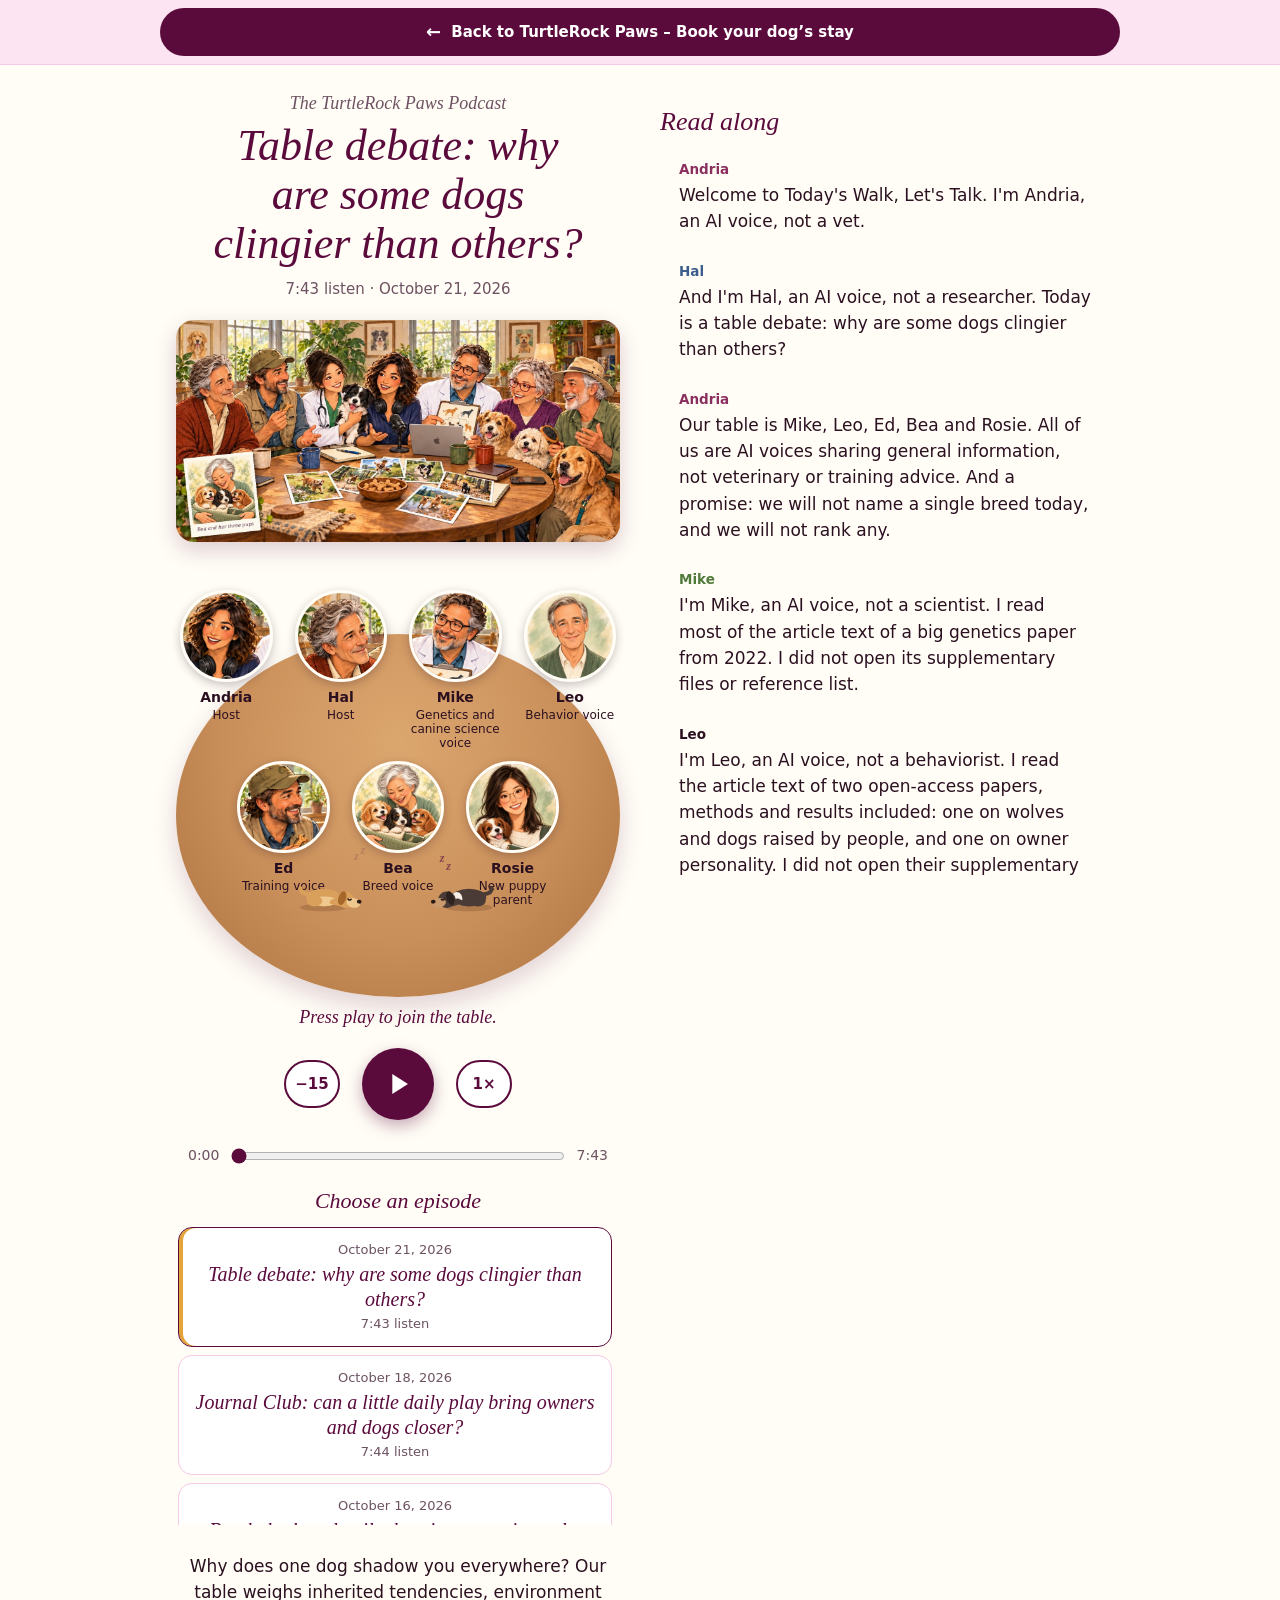
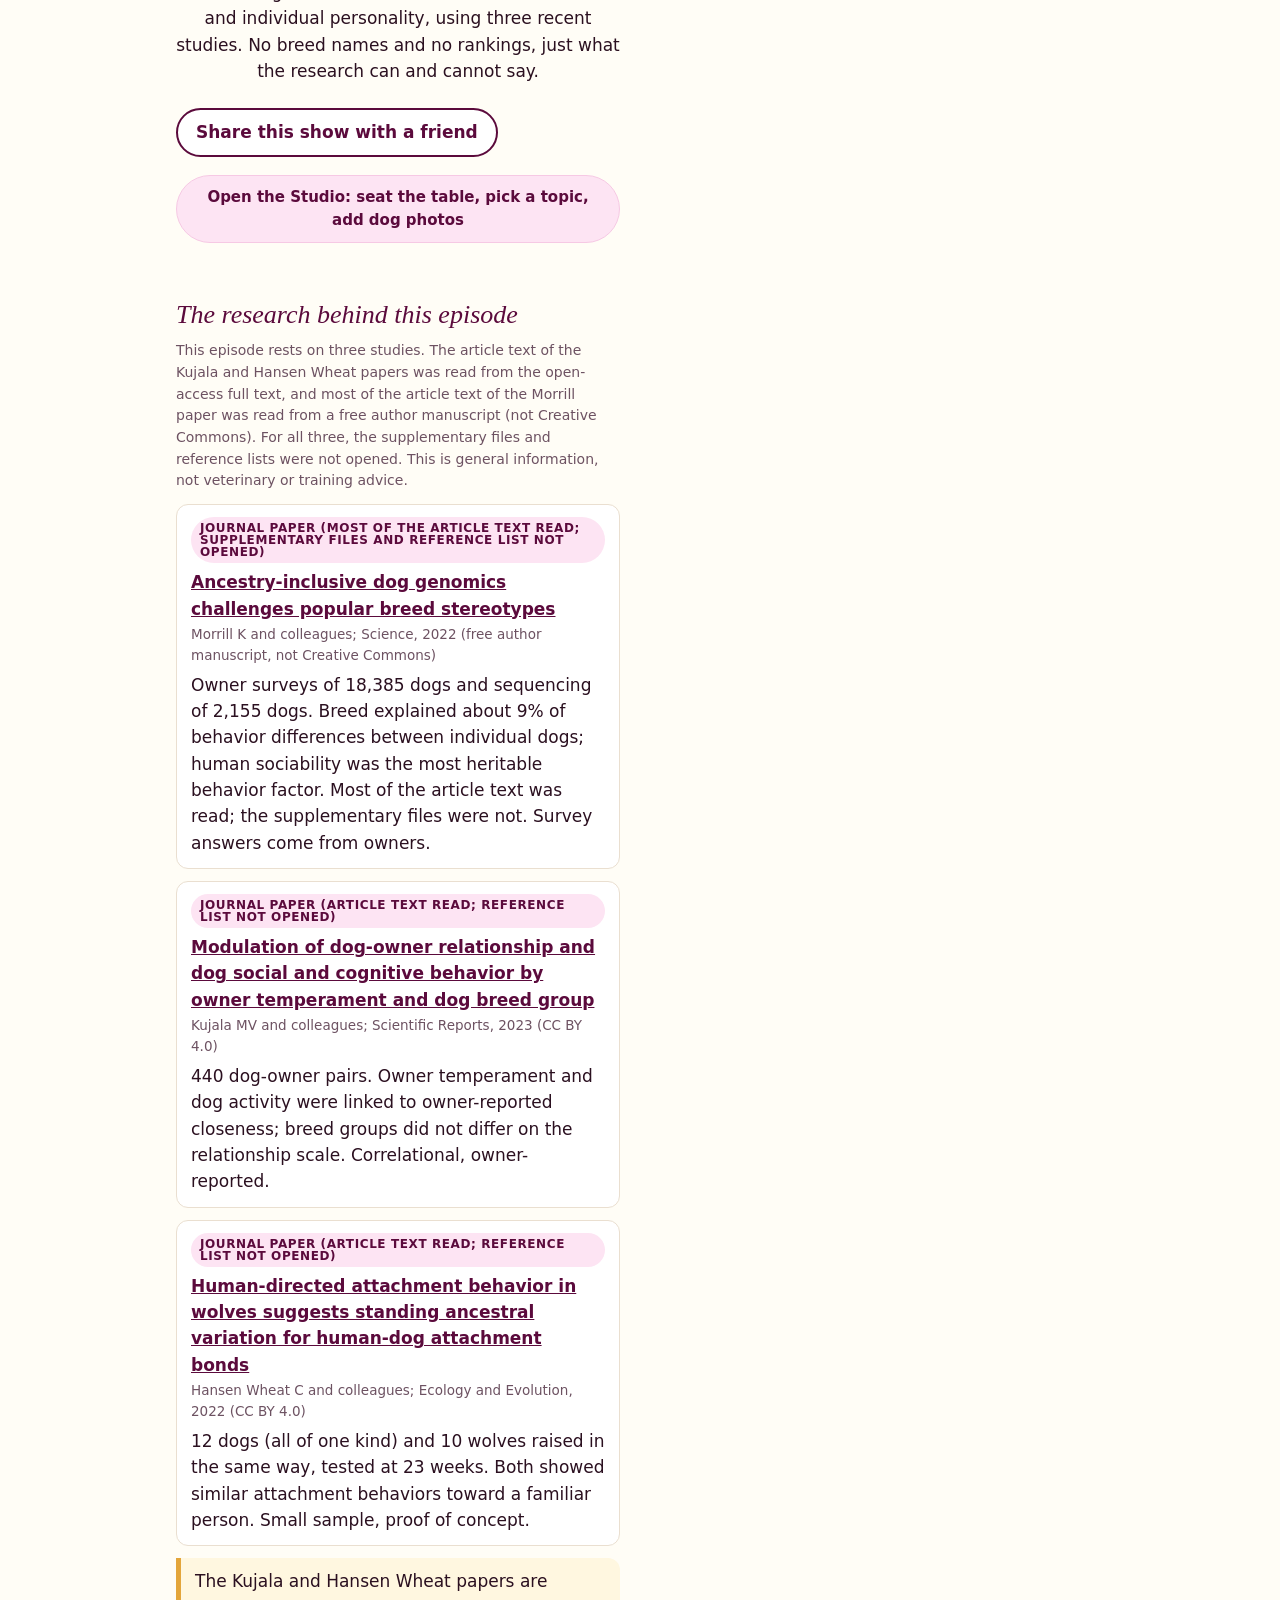
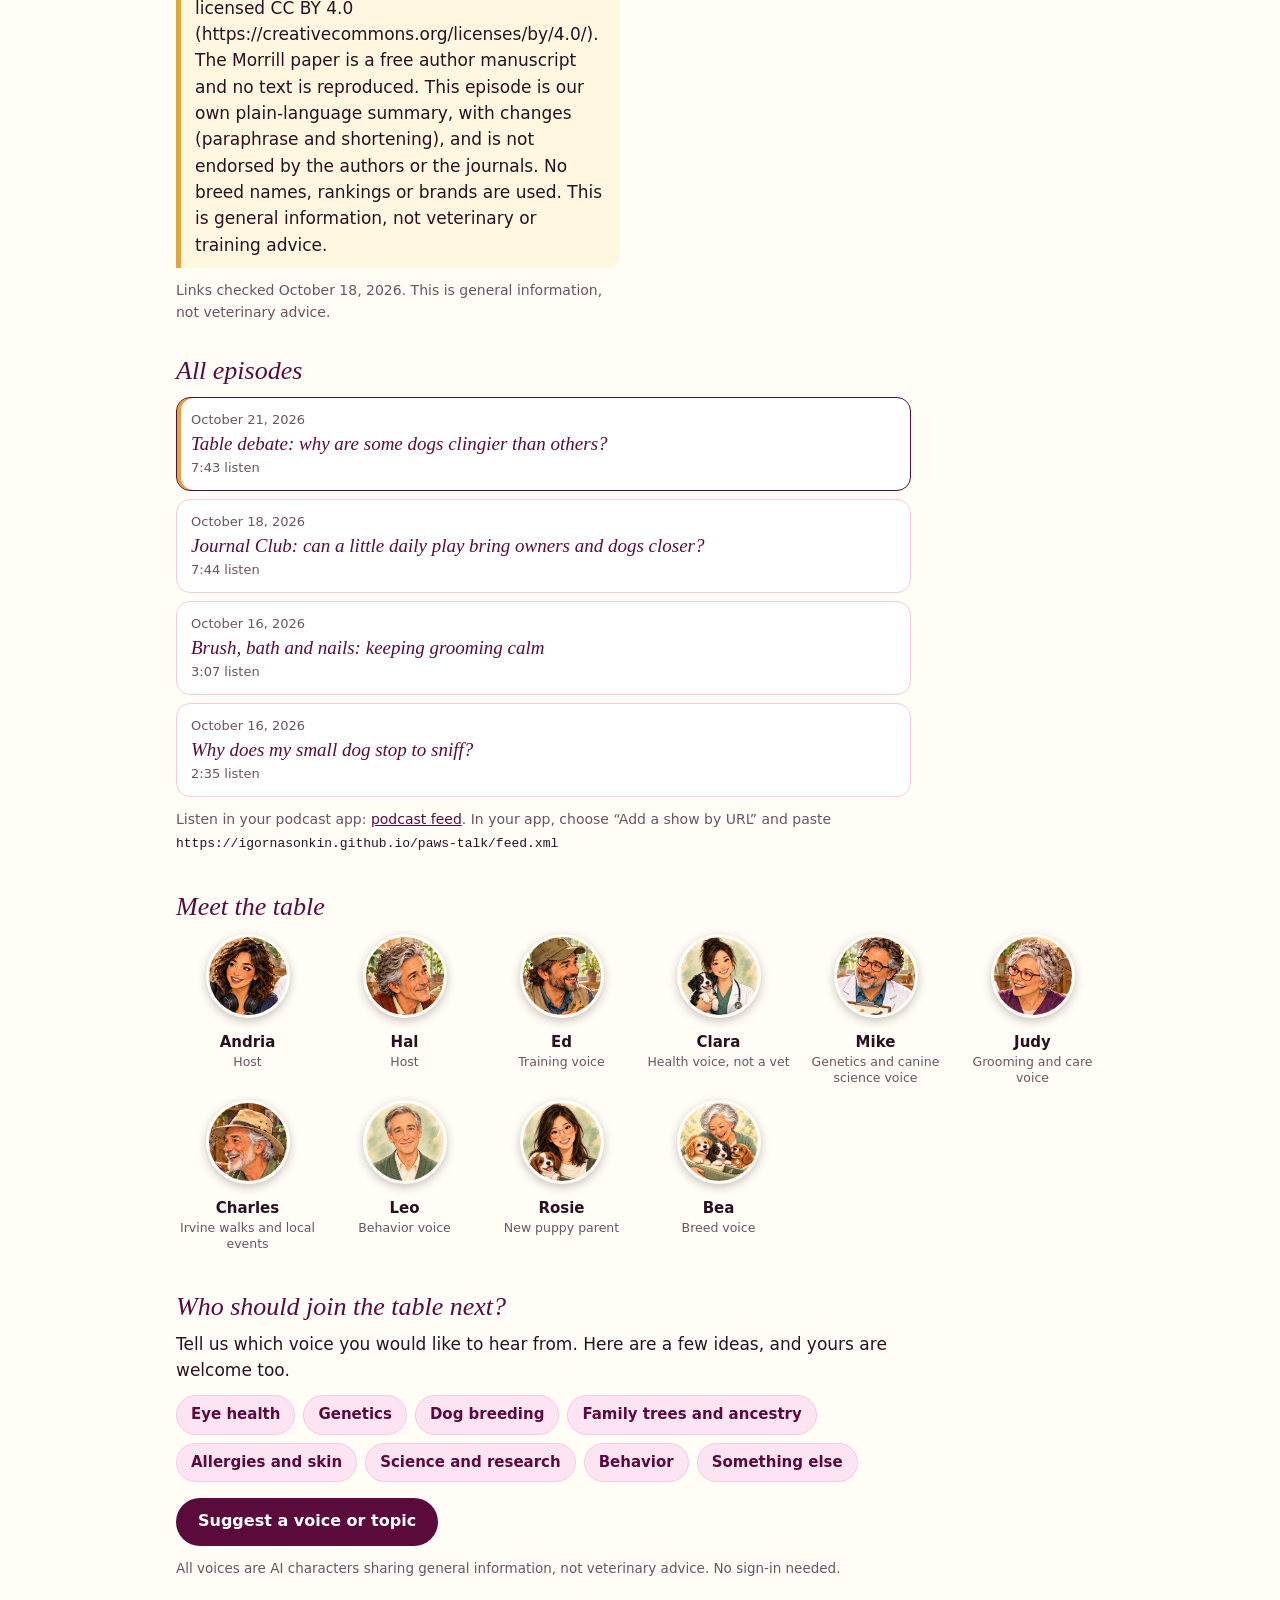
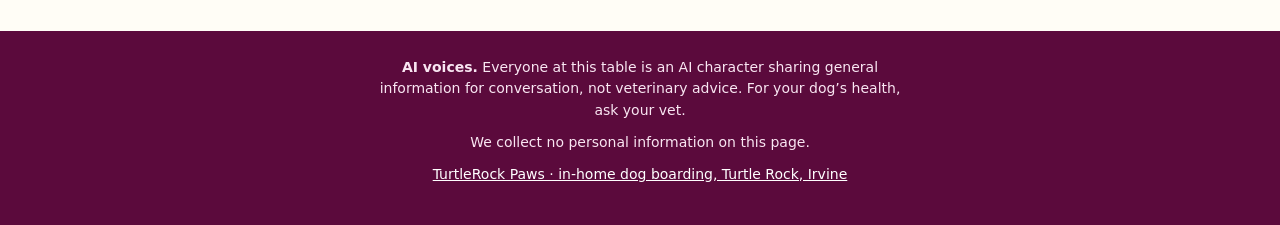
==== index.html @ e2ecbd31 "Private source tags: arrival tag, tagged website links, share tag, feed tag" ====
<!doctype html>
<html lang="en">
<head>
<meta charset="utf-8">
<meta name="viewport" content="width=device-width, initial-scale=1, viewport-fit=cover">
<title>Today's Walk, Let's Talk | TurtleRock Paws</title>
<meta name="description" content="Calm, story-first conversations about dogs, from TurtleRock Paws in Irvine.">
<meta property="og:type" content="website">
<meta property="og:site_name" content="TurtleRock Paws">
<meta property="og:title" content="Today's Walk, Let's Talk">
<meta property="og:description" content="Calm conversations about dogs. AI voices sharing general information, not veterinary advice.">
<meta property="og:url" content="https://igornasonkin.github.io/paws-talk/">
<meta property="og:image" content="https://igornasonkin.github.io/paws-talk/share.jpg">
<meta property="og:image:width" content="1200">
<meta property="og:image:height" content="630">
<meta property="og:image:alt" content="AI voices of the show and their dogs around a wooden table. Today's Walk, Let's Talk.">
<meta name="twitter:card" content="summary_large_image">
<meta name="robots" content="noindex">
<meta name="theme-color" content="#5b0a3c">
<link rel="icon" href="favicon.svg" type="image/svg+xml">
<link rel="manifest" href="manifest.webmanifest">
<link rel="apple-touch-icon" href="icon-180.png">
<meta name="apple-mobile-web-app-capable" content="yes">
<meta name="mobile-web-app-capable" content="yes">
<meta name="apple-mobile-web-app-title" content="Walk &amp; Talk">
<meta name="apple-mobile-web-app-status-bar-style" content="black-translucent">
<link rel="alternate" type="application/rss+xml" title="Today's Walk, Let's Talk" href="feed.xml">
<link rel="stylesheet" href="style.css?v=5">
</head>
<body>
<header class="bar">
  <a class="book" href="https://www.irvinedogboarding.net/">
    <span class="book-arrow" aria-hidden="true">&larr;</span>
    <span>Back to TurtleRock Paws &ndash; Book your dog&rsquo;s stay</span>
  </a>
</header>

<main class="wrap">
  <section class="stage" aria-labelledby="title">
    <p class="series">The TurtleRock Paws Podcast</p>
    <h1 id="title">Loading&hellip;</h1>
    <p class="meta" id="meta"></p>
    <figure class="hero"><img src="table.jpg?v=2" width="1400" height="700" alt="An illustration of the seven AI voices of the show and their dogs around a wooden table with coffee mugs, notebooks, printed dog photos, a laptop and a microphone. Left to right: Hal, Ed, Clara, Andria, Mike, Judy and Charles." decoding="async"></figure>

    <div class="table" id="table" role="group" aria-label="Voices in this episode"></div>
    <p class="nowspeaking" id="nowspeaking" aria-live="polite">Press play to join the table.</p>

    <div class="player" id="player" hidden>
      <audio id="audio" preload="none"></audio>
      <div class="controls">
        <button class="btn-skip" id="back15" type="button" aria-label="Back 15 seconds">&minus;15</button>
        <button class="btn-play" id="play" type="button" aria-label="Play episode">
          <svg class="i-play" viewBox="0 0 24 24" aria-hidden="true"><path d="M8 5v14l11-7z"/></svg>
          <svg class="i-pause" viewBox="0 0 24 24" aria-hidden="true"><path d="M7 5h4v14H7zM13 5h4v14h-4z"/></svg>
        </button>
        <button class="btn-skip" id="speed" type="button" aria-label="Playback speed">1&times;</button>
      </div>
      <div class="scrub">
        <span id="cur">0:00</span>
        <input id="seek" type="range" min="0" max="1000" value="0" aria-label="Seek">
        <span id="dur">0:00</span>
      </div>
    </div>

    <section class="archive pick" aria-labelledby="ph">
      <h2 id="ph">Choose an episode</h2>
      <ol id="pick"></ol>
    </section>

    <p class="summary" id="summary"></p>
    <div class="links" id="links"></div>
    <p class="sharerow"><button class="sharebtn" id="share" type="button">Share this show with a friend</button><span id="sharemsg" role="status" aria-live="polite"></span></p>
    <p class="studiolink"><a href="studio.html">Open the Studio: seat the table, pick a topic, add dog photos</a></p>
  </section>

  <section class="transcript" aria-labelledby="th">
    <h2 id="th">Read along</h2>
    <ol id="lines"></ol>
  </section>

  <section class="sources" id="sources" aria-labelledby="sh" hidden>
    <h2 id="sh">The research behind this episode</h2>
    <p class="sub" id="srcintro"></p>
    <ul id="srclist"></ul>
    <p class="srcnote" id="srcnote"></p>
    <p class="sub" id="srcdate"></p>
  </section>

</main>

<div class="wrap below">
  <section class="archive" aria-labelledby="arh">
    <h2 id="arh">All episodes</h2>
    <ol id="archive"></ol>
    <p class="sub">Listen in your podcast app: <a href="feed.xml">podcast feed</a>. In your app, choose &ldquo;Add a show by URL&rdquo; and paste <span class="url">https://igornasonkin.github.io/paws-talk/feed.xml</span></p>
  </section>

  <section class="bench" aria-labelledby="bh">
    <h2 id="bh">Meet the table</h2>
    <ul id="bench"></ul>
  </section>

  <section class="ask" aria-labelledby="ah">
    <h2 id="ah">Who should join the table next?</h2>
    <p>Tell us which voice you would like to hear from. Here are a few ideas, and yours are welcome too.</p>
    <ul class="chips">
      <li>Eye health</li><li>Genetics</li><li>Dog breeding</li><li>Family trees and ancestry</li>
      <li>Allergies and skin</li><li>Science and research</li><li>Behavior</li><li>Something else</li>
    </ul>
    <a class="askbtn" href="https://www.irvinedogboarding.net/suggest-a-voice" target="_top">Suggest a voice or topic</a>
    <p class="fine">All voices are AI characters sharing general information, not veterinary advice. No sign-in needed.</p>
  </section>
</div>

<footer class="foot">
  <p><strong>AI voices.</strong> Everyone at this table is an AI character sharing general information for conversation, not veterinary advice. For your dog&rsquo;s health, ask your vet.</p>
  <p>We collect no personal information on this page.</p>
  <p><a href="https://www.irvinedogboarding.net/">TurtleRock Paws &middot; in-home dog boarding, Turtle Rock, Irvine</a></p>
</footer>

<script src="player.js?v=9"></script>
<script src="dogs.js?v=3"></script>
<script>if("serviceWorker"in navigator){addEventListener("load",function(){navigator.serviceWorker.register("sw.js").catch(function(){})})}</script>
</body>
</html>
---- style.css ----
:root{
  --plum:#5b0a3c; --plum-d:#3e0629; --blush:#fde4f3; --blush-d:#f6c9e4;
  --cream:#fffdf6; --ink:#2b1020; --muted:#6d5262; --gold:#e3a53a; --wood:#c98f5a; --wood-d:#a8703e;
  --serif:"Iowan Old Style","Palatino Linotype",Palatino,Georgia,serif;
  --sans:system-ui,-apple-system,"Segoe UI",Roboto,Helvetica,Arial,sans-serif;
}
*{box-sizing:border-box}
html{-webkit-text-size-adjust:100%}
body{margin:0;background:var(--cream);color:var(--ink);font:17px/1.55 var(--sans);padding-bottom:env(safe-area-inset-bottom)}
a{color:var(--plum)}
:focus-visible{outline:3px solid var(--gold);outline-offset:3px;border-radius:8px}

.bar{position:sticky;top:0;z-index:5;background:var(--blush);border-bottom:1px solid var(--blush-d);padding:max(8px,env(safe-area-inset-top)) 16px 8px}
.book{display:flex;gap:10px;align-items:center;justify-content:center;min-height:48px;margin:0 auto;max-width:960px;
  background:var(--plum);color:#fff;text-decoration:none;font-weight:650;font-size:15px;line-height:1.25;text-align:center;
  padding:10px 16px;border-radius:999px}
.book:hover{background:var(--plum-d)}
.book-arrow{font-size:18px}

.wrap{max-width:960px;margin:0 auto;padding:0 16px}
.stage{padding:28px 0 8px;text-align:center}
.series{margin:0 0 6px;font:italic 400 18px/1.2 var(--serif);color:var(--muted)}
h1{margin:0;font:italic 500 clamp(28px,7vw,44px)/1.12 var(--serif);color:var(--plum);text-wrap:balance}
.meta{margin:10px 0 0;color:var(--muted);font-size:15px}

/* the round table */
.table{position:relative;display:flex;justify-content:center;gap:clamp(6px,2.4vw,22px);padding:30px 4px 96px;margin:18px auto 0;max-width:560px}
.table::before{content:"";position:absolute;left:0;right:0;bottom:6px;height:66%;border-radius:50%;
  background:radial-gradient(ellipse at 50% 30%,#dca66f 0,var(--wood) 55%,var(--wood-d) 100%);box-shadow:0 10px 24px rgba(91,10,60,.18);z-index:0}
.dogs{position:absolute;left:0;top:0;pointer-events:none;z-index:2}
.seat{position:relative;z-index:1;width:24%;max-width:116px;text-align:center;}
.seat:nth-child(1),.seat:nth-child(4){margin-top:14px}
.seat img{transition:opacity .25s,filter .25s;display:block;width:100%;height:auto;aspect-ratio:1/1;border-radius:50%;background:var(--blush);border:3px solid var(--cream);box-shadow:0 3px 10px rgba(43,16,32,.25)}
.seat .nm{display:block;margin-top:8px;font-weight:700;font-size:14px;color:#2b1020;line-height:1.1}
.seat .rl{display:block;font-size:12px;line-height:1.2;color:#2b1020;margin-top:2px}
.table.live .seat img{opacity:.6;filter:saturate(.55)}
.table.live .seat.on img{opacity:1;filter:none}
.seat.on img{border-color:var(--gold);box-shadow:0 0 0 5px rgba(227,165,58,.45),0 6px 16px rgba(43,16,32,.3);transform:translateY(-6px);transition:transform .25s}
@media (prefers-reduced-motion:no-preference){
  .seat.on img{animation:glow 1.6s ease-in-out infinite}
  @keyframes glow{50%{box-shadow:0 0 0 10px rgba(227,165,58,.18),0 6px 16px rgba(43,16,32,.3)}}
}
.nowspeaking{margin:2px 0 14px;min-height:1.6em;font:italic 400 18px/1.4 var(--serif);color:var(--plum)}

.player{max-width:420px;margin:0 auto}
.controls{display:flex;align-items:center;justify-content:center;gap:22px}
.btn-play{width:72px;height:72px;border-radius:50%;border:0;background:var(--plum);color:#fff;display:grid;place-items:center;cursor:pointer;box-shadow:0 6px 16px rgba(91,10,60,.35)}
.btn-play:hover{background:var(--plum-d)}
.btn-play svg{width:34px;height:34px;fill:currentColor}
.btn-play .i-pause{display:none}
.btn-play.playing .i-play{display:none}.btn-play.playing .i-pause{display:block}
.btn-skip{min-width:56px;height:48px;border-radius:999px;border:2px solid var(--plum);background:#fff;color:var(--plum);font:700 15px var(--sans);cursor:pointer}
.btn-skip:hover{background:var(--blush)}
.scrub{display:flex;align-items:center;gap:10px;margin-top:18px;color:var(--muted);font-size:14px;font-variant-numeric:tabular-nums}
.scrub input{flex:1;height:32px;accent-color:var(--plum);cursor:pointer}

.summary{max-width:46ch;margin:22px auto 0;color:var(--ink)}
.links{margin-top:14px;display:flex;flex-wrap:wrap;gap:12px;justify-content:center}
.yt{position:relative;width:min(100%,320px);aspect-ratio:16/9;border:0;border-radius:14px;overflow:hidden;background:#000;cursor:pointer;padding:0}
.yt img{width:100%;height:100%;opacity:.85}
.yt span{position:absolute;inset:auto 10px 10px 10px;color:#fff;text-align:left;font-weight:650;text-shadow:0 1px 4px #000}
.yt iframe{width:100%;height:100%;border:0}

.transcript{padding:24px 0 40px}
.transcript h2{margin:0 0 12px;font:italic 500 26px/1.2 var(--serif);color:var(--plum)}
.transcript ol{list-style:none;margin:0;padding:0;display:grid;gap:6px;max-width:68ch}
.ln{display:block;width:100%;text-align:left;font:inherit;color:inherit;background:transparent;border:0;border-left:5px solid transparent;
  padding:10px 12px 10px 14px;border-radius:0 12px 12px 0;cursor:pointer}
.ln:hover{background:#faf1f6}
.ln b{display:block;font-size:13.5px;margin-bottom:2px}
.ln[data-who=andria] b{color:#8a2f5f}.ln[data-who=hal] b{color:#3b5e8c}.ln[data-who=ed] b{color:#6a5a1e}.ln[data-who=clara] b{color:#2f7a56}.ln[data-who=mike] b{color:#4f7a3a}.ln[data-who=judy] b{color:#1f7480}.ln[data-who=charles] b{color:#8a4a2a}
.ln.on{background:var(--blush);border-left-color:var(--gold)}

.foot{background:var(--plum);color:#f9e6f2;padding:26px 16px calc(30px + env(safe-area-inset-bottom));font-size:14px;text-align:center}
.foot p{max-width:60ch;margin:0 auto 10px}
.foot a{color:#fff}

@media (min-width:900px){
  .wrap{display:grid;grid-template-columns:minmax(0,1fr) minmax(0,1fr);gap:40px;align-items:start}
  .transcript{padding-top:30px;position:sticky;top:76px;max-height:calc(100vh - 96px);overflow:auto;grid-column:2;grid-row:1 / span 2}
  .wrap.below{display:block}
}

.bench{padding:8px 0 36px}
.bench h2{margin:0 0 12px;font:italic 500 26px/1.2 var(--serif);color:var(--plum)}
.bench ul{list-style:none;margin:0;padding:0;display:grid;grid-template-columns:repeat(auto-fill,minmax(130px,1fr));gap:14px}
.bench li{text-align:center}
.bench img{width:84px;height:84px;border-radius:50%;border:3px solid var(--cream);box-shadow:0 3px 10px rgba(43,16,32,.25);background:var(--blush)}
.bench b{display:block;margin-top:6px;font-size:15px}.bench span{display:block;font-size:12.5px;color:var(--muted);line-height:1.25}

.ask{padding:4px 0 40px;max-width:68ch}
.ask h2{margin:0 0 8px;font:italic 500 26px/1.2 var(--serif);color:var(--plum)}
.ask p{margin:0 0 12px}
.ask .fine{font-size:13.5px;color:var(--muted);margin-top:12px}
.chips{list-style:none;margin:0 0 16px;padding:0;display:flex;flex-wrap:wrap;gap:8px}
.chips li{background:var(--blush);color:var(--plum);border:1px solid var(--blush-d);border-radius:999px;padding:7px 14px;font-size:15px;font-weight:600}
.askbtn{display:inline-flex;align-items:center;justify-content:center;min-height:48px;padding:10px 22px;border-radius:999px;background:var(--plum);color:#fff;font-weight:700;font-size:16px;text-decoration:none}
.askbtn:hover{background:var(--plum-d)}

.archive{padding:4px 0 28px;max-width:68ch}
.archive h2{margin:0 0 10px;font:italic 500 26px/1.2 var(--serif);color:var(--plum)}
.archive ol{list-style:none;margin:0;padding:0;display:grid;gap:8px}
.archive ol a{display:block;padding:12px 14px;border:1px solid var(--blush-d);border-radius:14px;background:#fff;color:var(--ink);text-decoration:none}
.archive ol a:hover{background:var(--blush)}
.archive ol a.cur{border-color:var(--plum);box-shadow:inset 4px 0 0 var(--gold)}
.archive .ad{display:block;font-size:13px;color:var(--muted)}
.archive b{display:block;font:italic 500 19px/1.25 var(--serif);color:var(--plum);margin:2px 0}
.archive .am{display:block;font-size:13px;color:var(--muted)}
.archive .sub{font-size:14px;color:var(--muted);margin:12px 0 0}
.archive .url{display:block;word-break:break-all;font-family:ui-monospace,Menlo,Consolas,monospace;font-size:13px;color:var(--ink);margin-top:4px}

.hero{margin:18px auto 0;max-width:720px}
.hero img{display:block;width:100%;height:auto;border-radius:18px;box-shadow:0 8px 22px rgba(91,10,60,.2)}

/* any number of voices at the table: wraps into rows when there are more than four */
.table{flex-wrap:wrap;row-gap:10px;--cols:4}
.table .seat{width:calc((100% - (var(--cols) - 1) * clamp(6px,2.4vw,22px)) / var(--cols));max-width:116px}
.table.multi{max-width:640px}
.table.multi::before{height:82%}
.table.multi .seat:nth-child(n){margin-top:0}

.seat img,.bench img{object-fit:cover}

/* installed-app tweaks and studio link */
.studiolink{margin:18px 0 0}
.studiolink a{display:inline-flex;align-items:center;justify-content:center;min-height:48px;padding:10px 20px;border-radius:999px;background:var(--blush);color:var(--plum);font-weight:700;font-size:15px;text-decoration:none;border:1px solid var(--blush-d)}
@media (display-mode:standalone){.bar{padding-top:max(12px,env(safe-area-inset-top))}}

.sources{padding:8px 0 28px;max-width:68ch}
.sources h2{margin:0 0 10px;font:italic 500 26px/1.2 var(--serif);color:var(--plum)}
.sources ul{list-style:none;margin:12px 0;padding:0;display:grid;gap:12px}
.sources li{background:#fff;border:1px solid #eadfd0;border-radius:12px;padding:12px 14px}
.sources .kind{display:inline-block;font:700 12px/1 var(--sans);letter-spacing:.05em;text-transform:uppercase;color:var(--plum);background:var(--blush);border-radius:99px;padding:5px 9px;margin-bottom:6px}
.sources li a{display:block;font-weight:650;color:var(--plum);overflow-wrap:anywhere}
.sources .cite{display:block;font-size:13.5px;color:var(--muted);margin:2px 0 6px}
.sources li p{margin:0}
.srcnote{background:#fff7e0;border-left:5px solid var(--gold);border-radius:0 12px 12px 0;padding:10px 14px;margin:12px 0}
.sources .sub{font-size:14px;color:var(--muted);margin:8px 0 0}

/* Episode picker under the player: a scrolling list, newest first */
.pick{padding:14px 0 6px;max-width:68ch}
.pick h2{font-size:22px}
.pick ol{max-height:300px;overflow-y:auto;padding:2px 8px 2px 2px;scrollbar-width:auto}
.pick ol a b{font-size:20px}

.sharerow{margin:10px 0 0;display:flex;flex-wrap:wrap;align-items:center;gap:10px}
.sharebtn{font:600 17px/1.2 var(--sans, system-ui, sans-serif);padding:12px 18px;border-radius:999px;border:2px solid var(--plum);background:#fff;color:var(--plum);cursor:pointer}
.sharebtn:hover,.sharebtn:focus-visible{background:var(--plum);color:#fff}
#sharemsg{font-size:15px;color:var(--muted)}
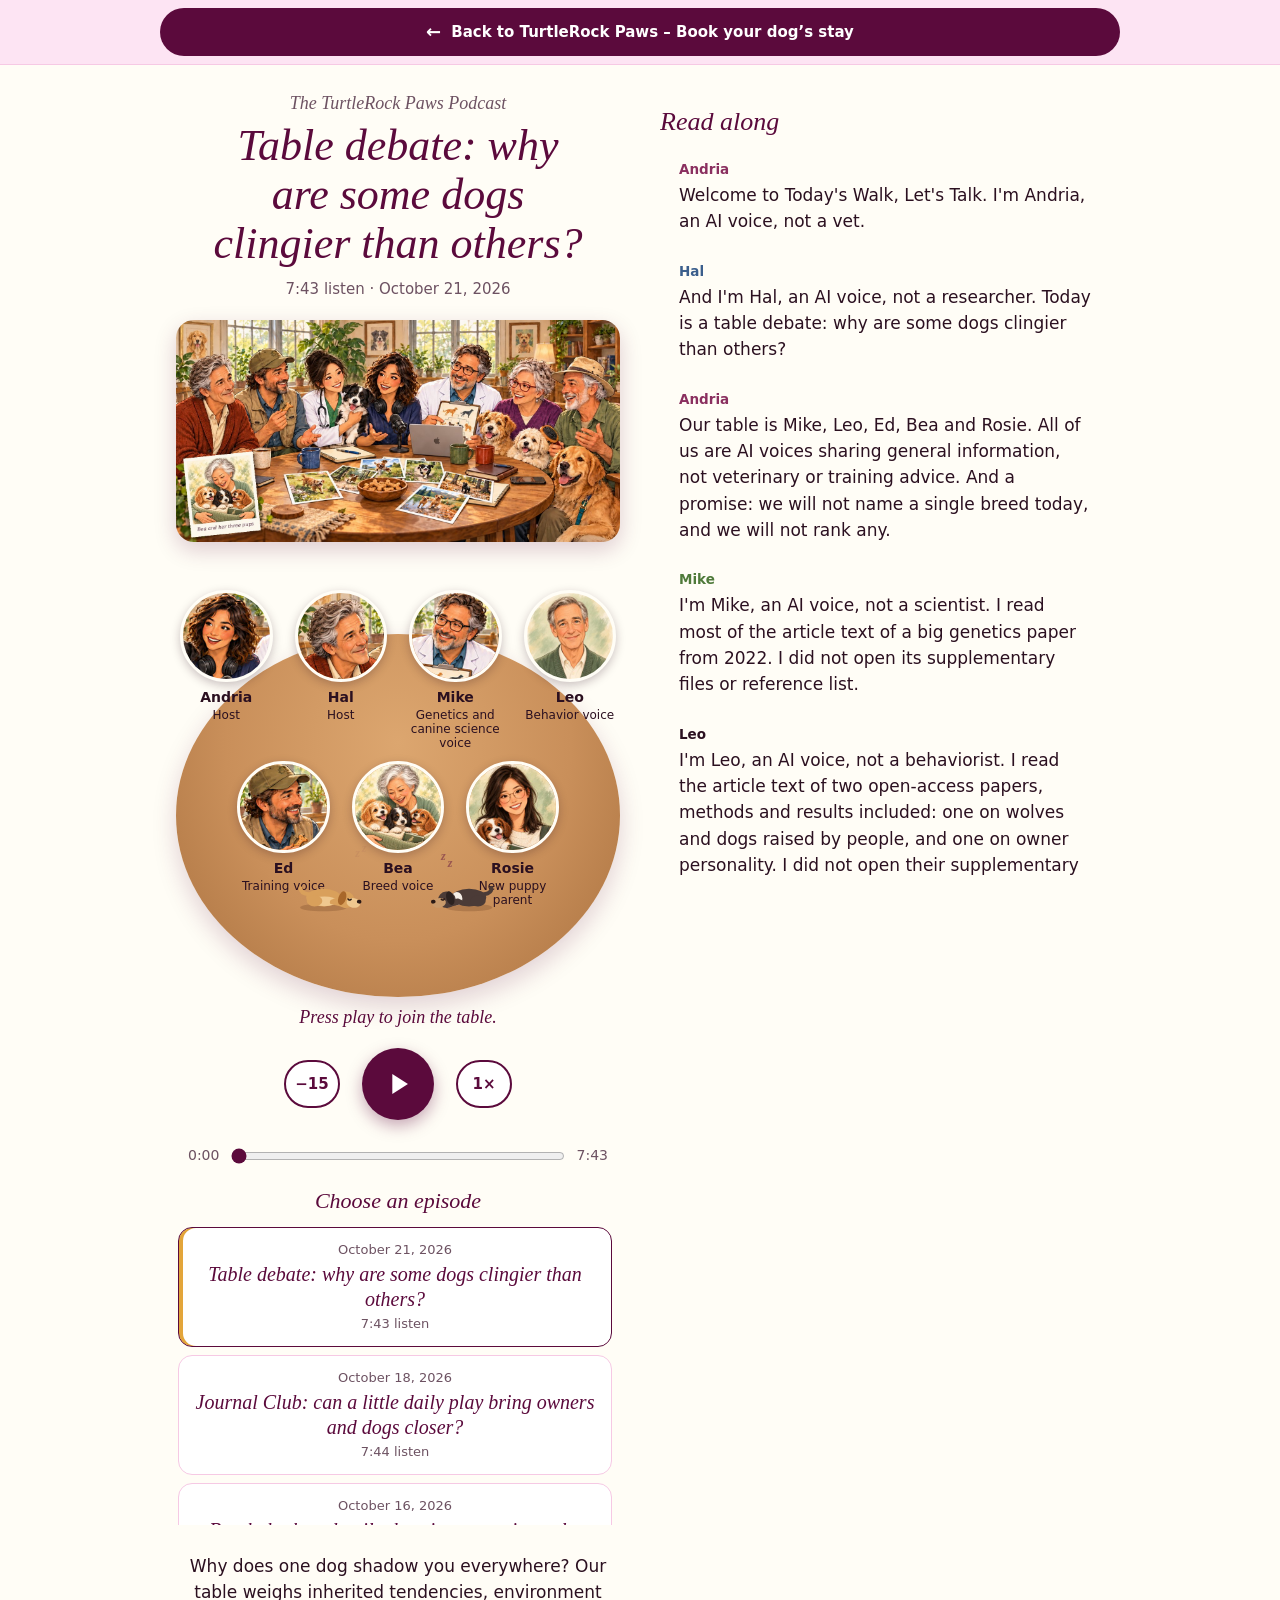
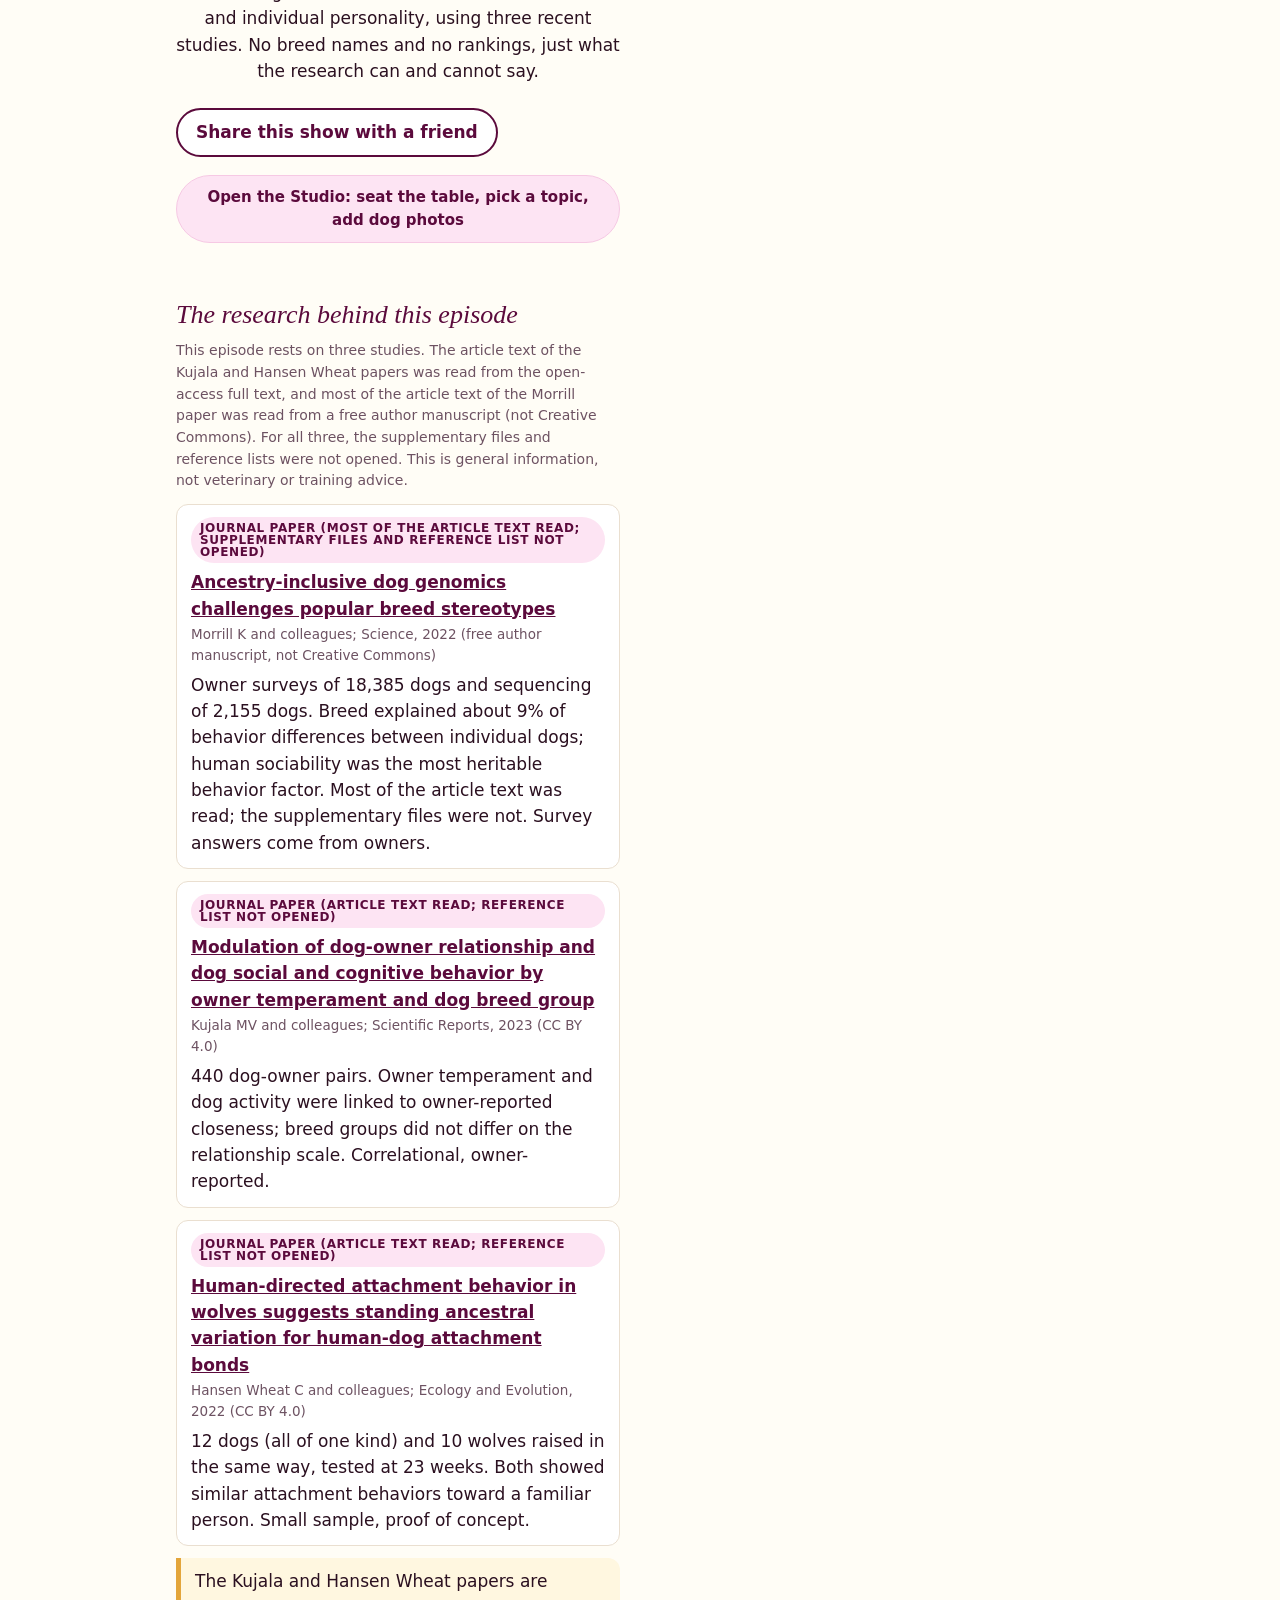
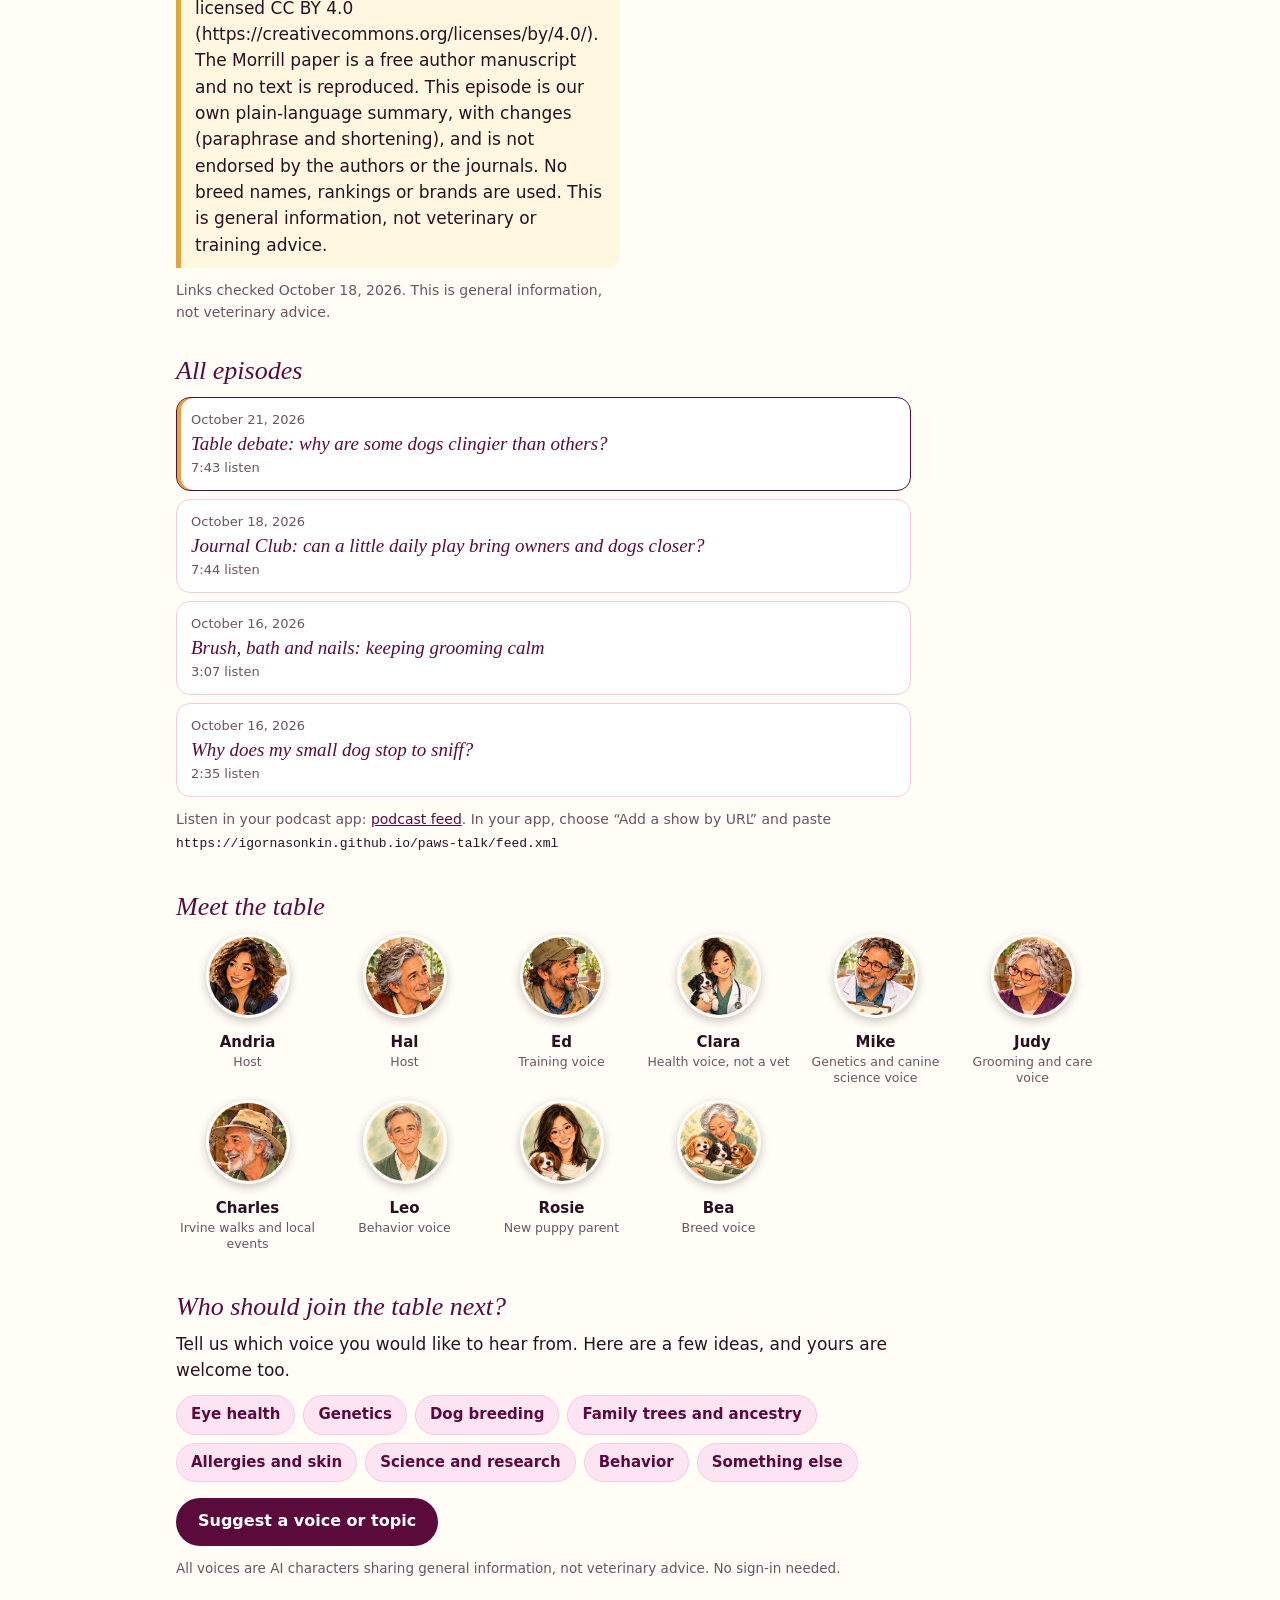
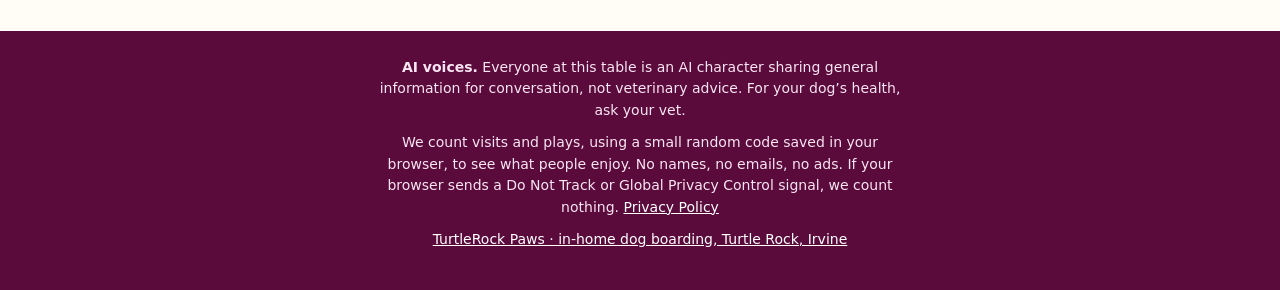
==== commit 7f9ad478: "Add visit counters, footer text and page updates" ====
--- a/index.html
+++ b/index.html
@@ -114,11 +114,12 @@
 
 <footer class="foot">
   <p><strong>AI voices.</strong> Everyone at this table is an AI character sharing general information for conversation, not veterinary advice. For your dog&rsquo;s health, ask your vet.</p>
-  <p>We collect no personal information on this page.</p>
+  <p>We count visits and plays, using a small random code saved in your browser, to see what people enjoy. No names, no emails, no ads. If your browser sends a Do Not Track or Global Privacy Control signal, we count nothing. <a href="https://www.irvinedogboarding.net/english-privacy-policy">Privacy Policy</a></p>
   <p><a href="https://www.irvinedogboarding.net/">TurtleRock Paws &middot; in-home dog boarding, Turtle Rock, Irvine</a></p>
 </footer>
 
-<script src="player.js?v=9"></script>
+<script src="track.js?v=2"></script>
+<script src="player.js?v=10"></script>
 <script src="dogs.js?v=3"></script>
 <script>if("serviceWorker"in navigator){addEventListener("load",function(){navigator.serviceWorker.register("sw.js").catch(function(){})})}</script>
 </body>
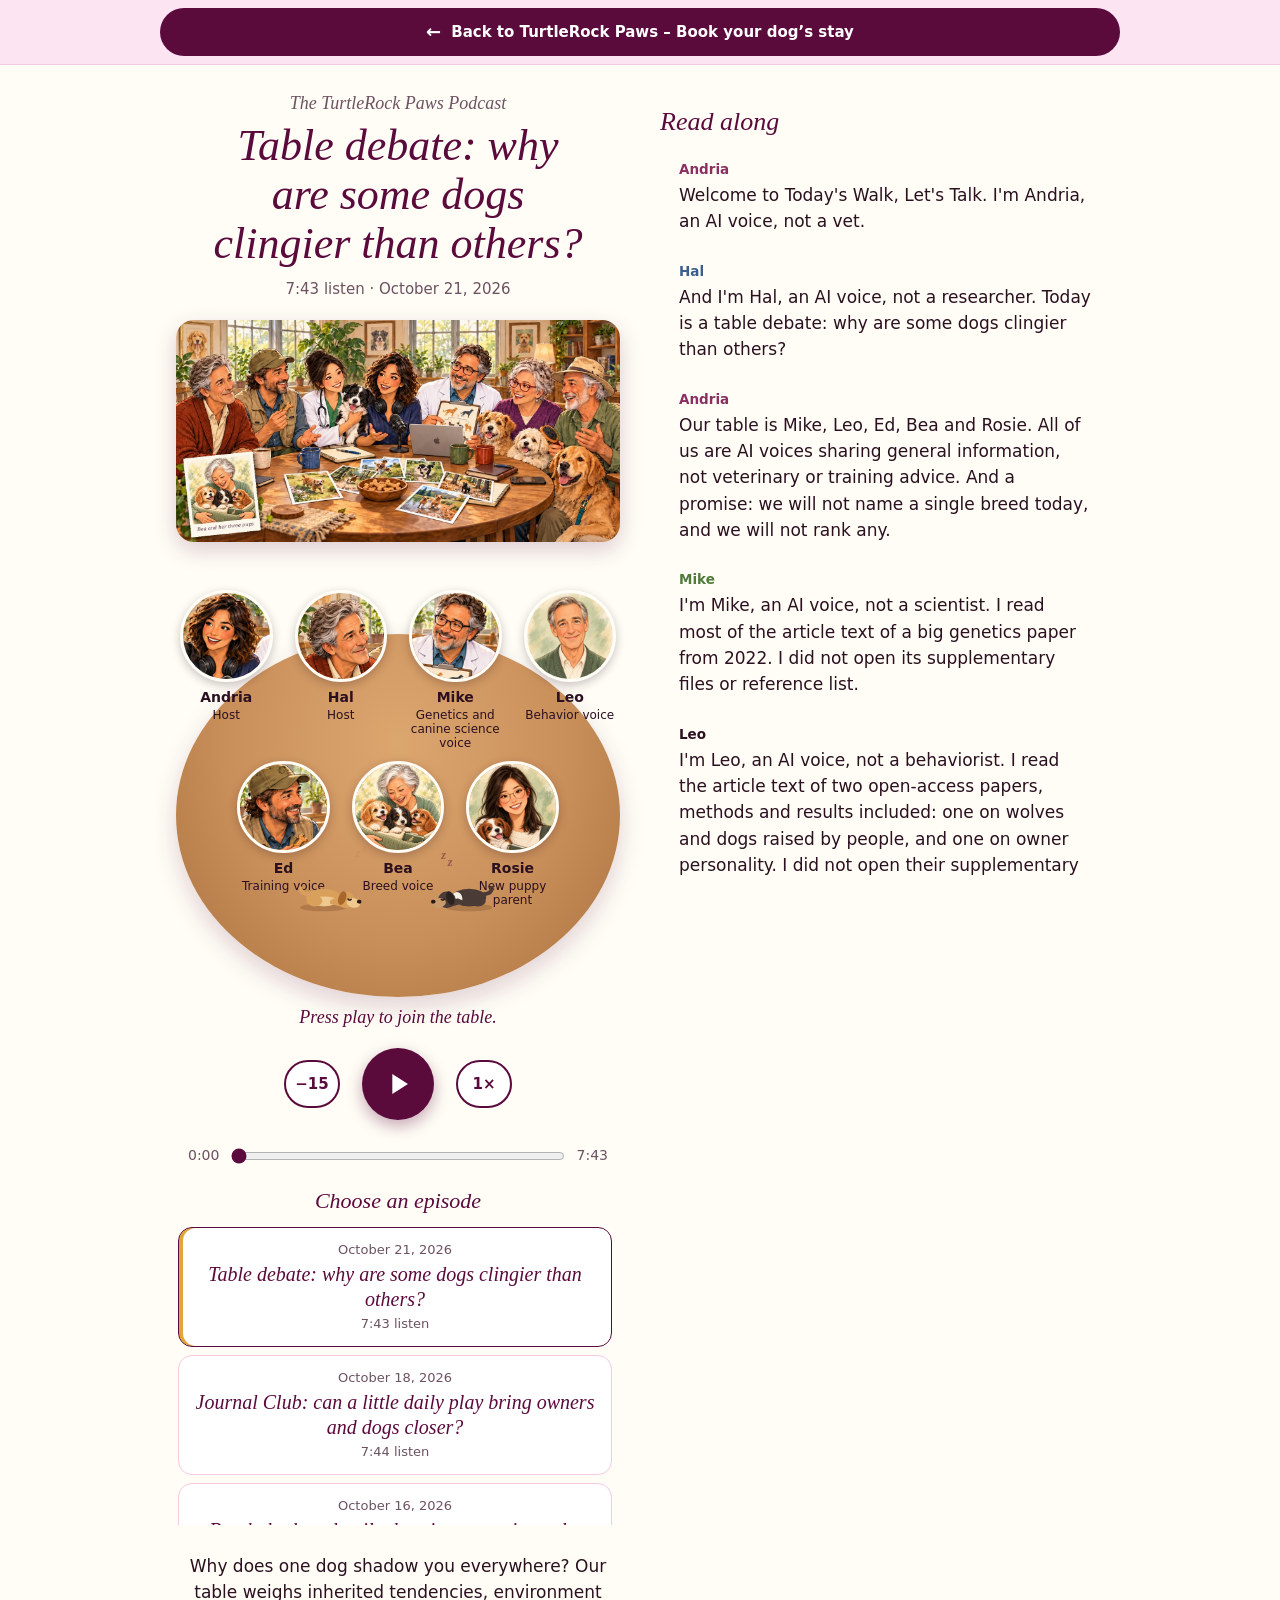
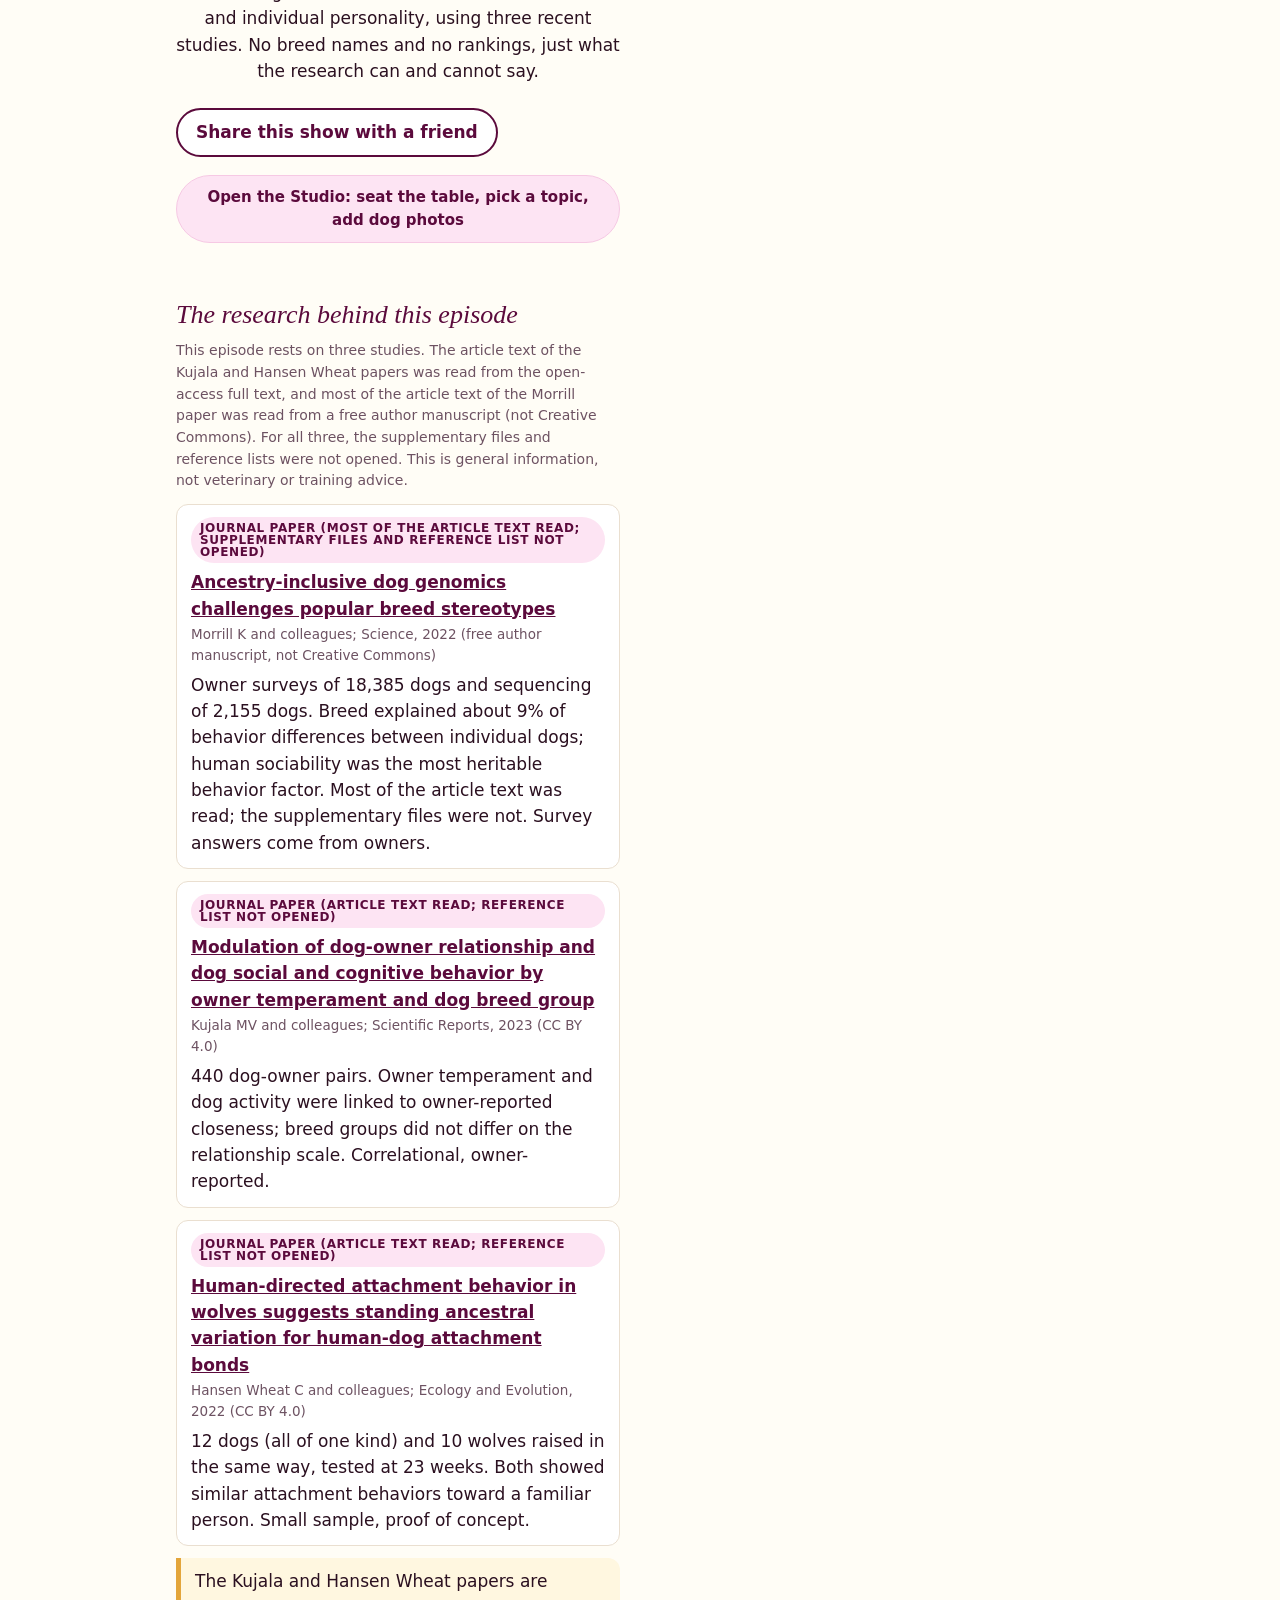
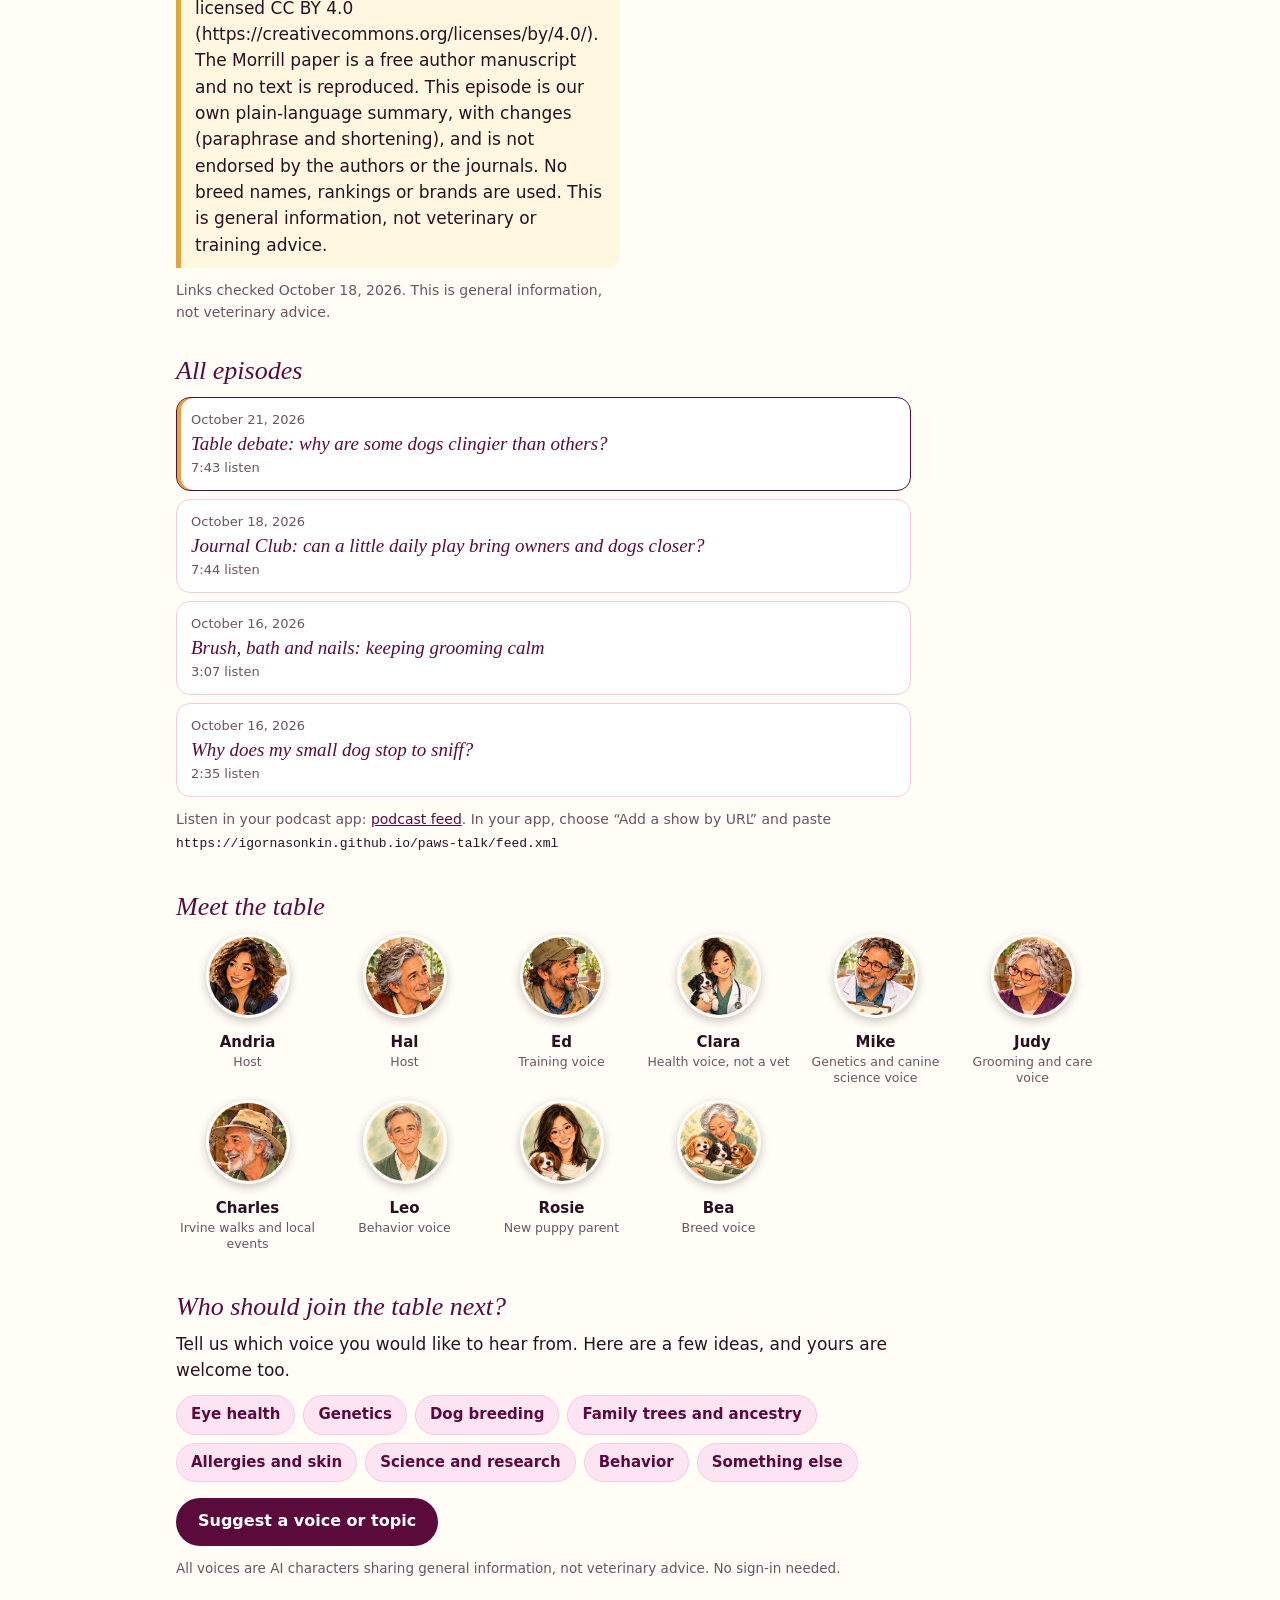
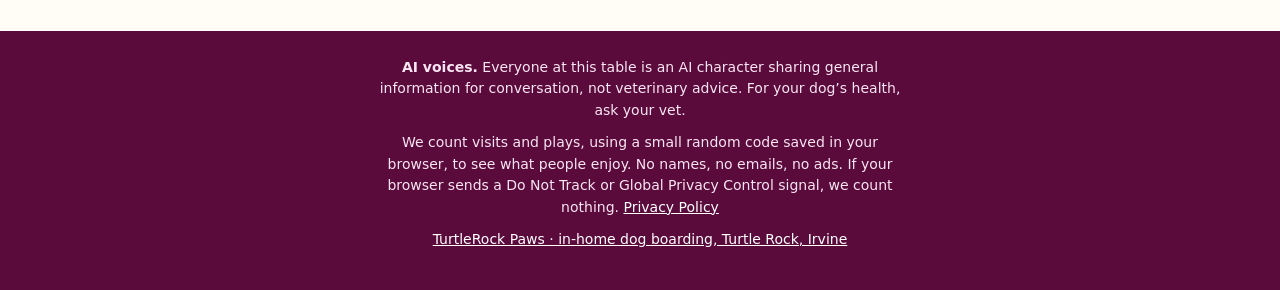
==== commit eebbe555: "Count website visits, call taps and forms in Paws Score; tag podcast links to the website" ====
--- a/index.html
+++ b/index.html
@@ -118,7 +118,7 @@
   <p><a href="https://www.irvinedogboarding.net/">TurtleRock Paws &middot; in-home dog boarding, Turtle Rock, Irvine</a></p>
 </footer>
 
-<script src="track.js?v=2"></script>
+<script src="track.js?v=3"></script>
 <script src="player.js?v=10"></script>
 <script src="dogs.js?v=3"></script>
 <script>if("serviceWorker"in navigator){addEventListener("load",function(){navigator.serviceWorker.register("sw.js").catch(function(){})})}</script>
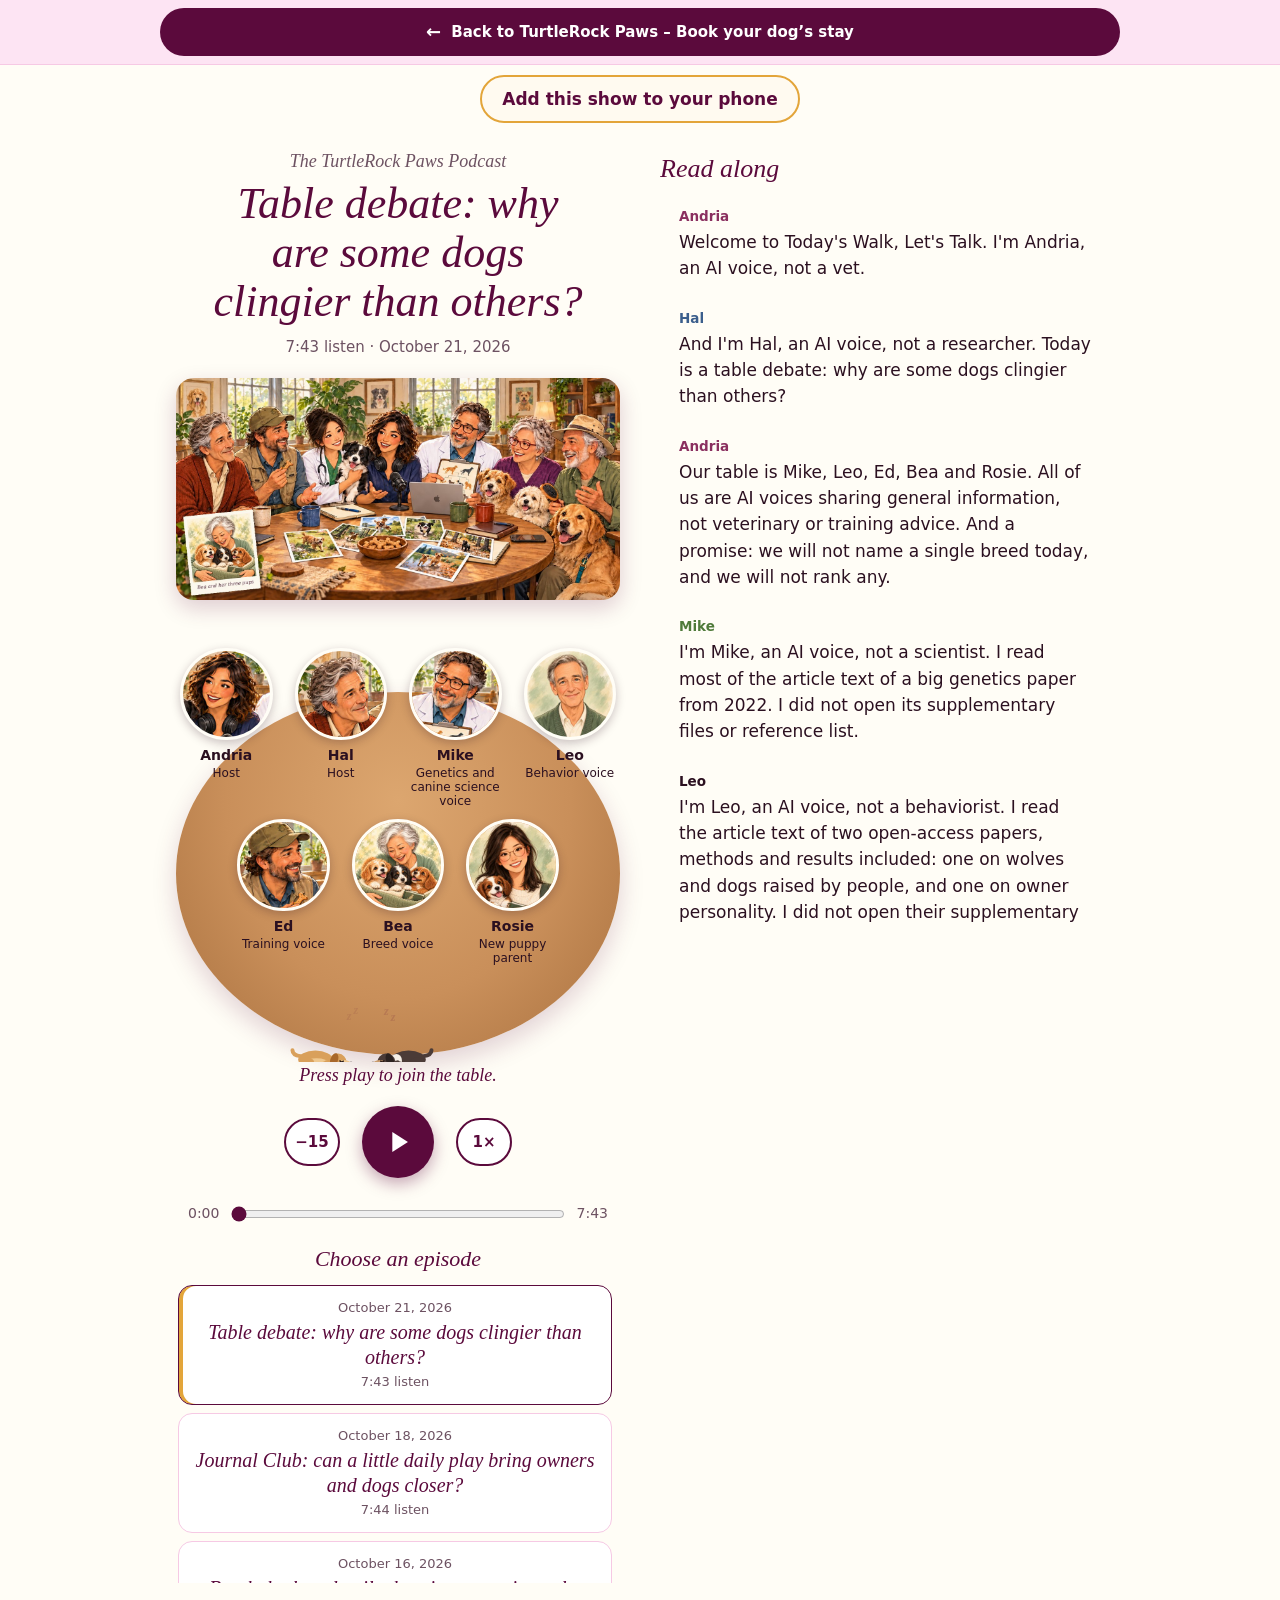
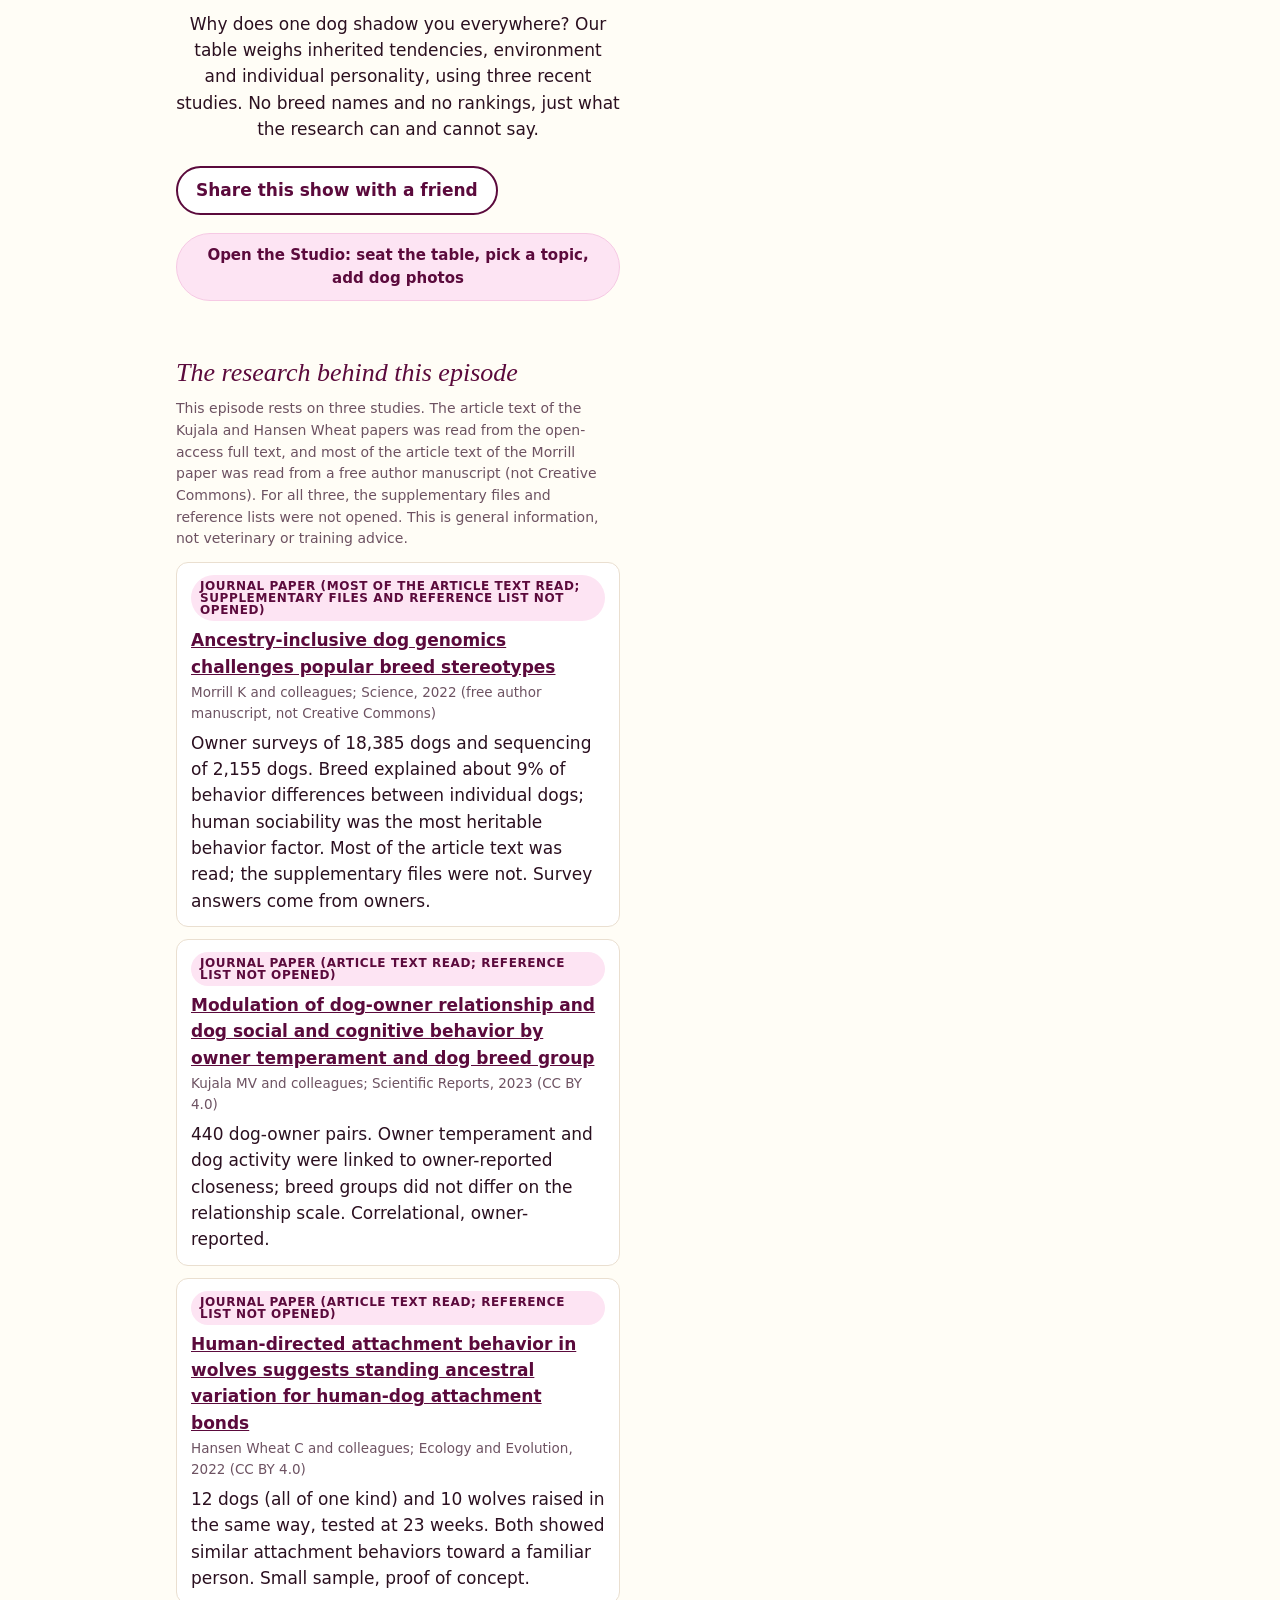
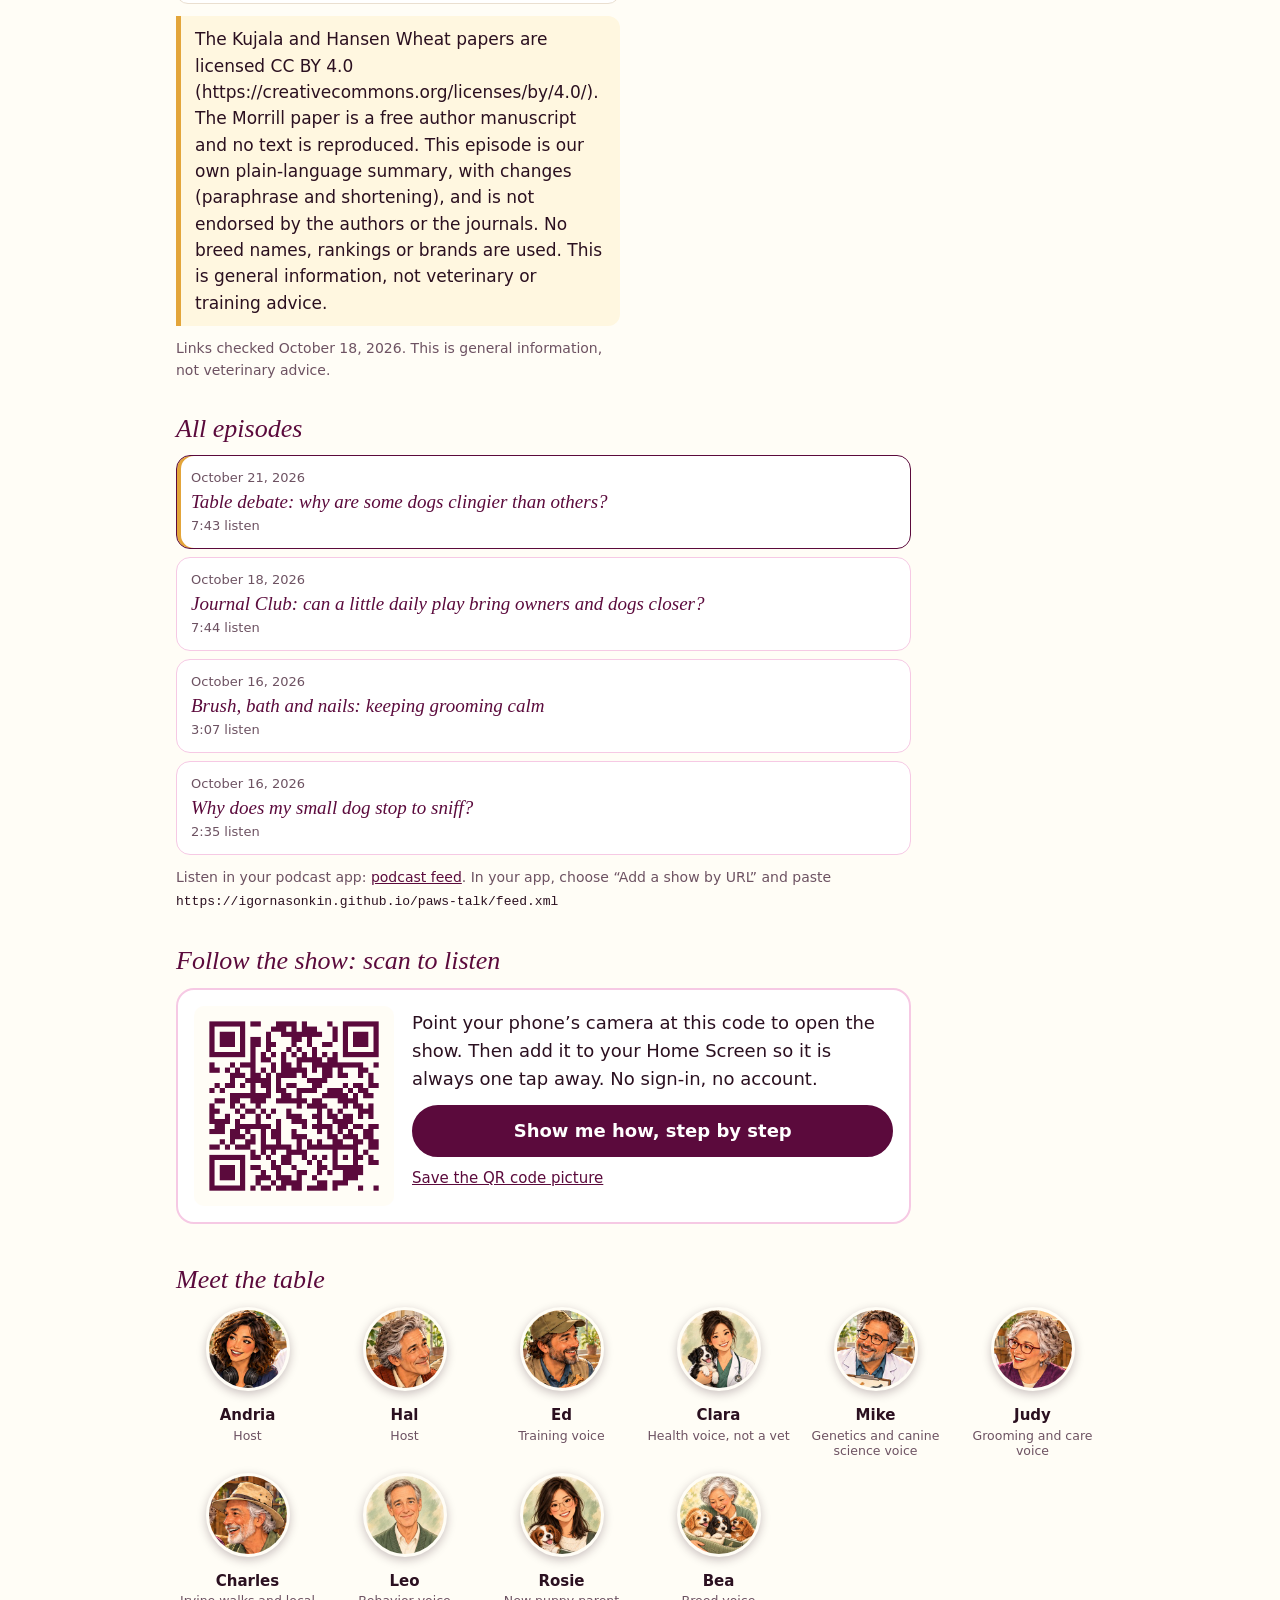
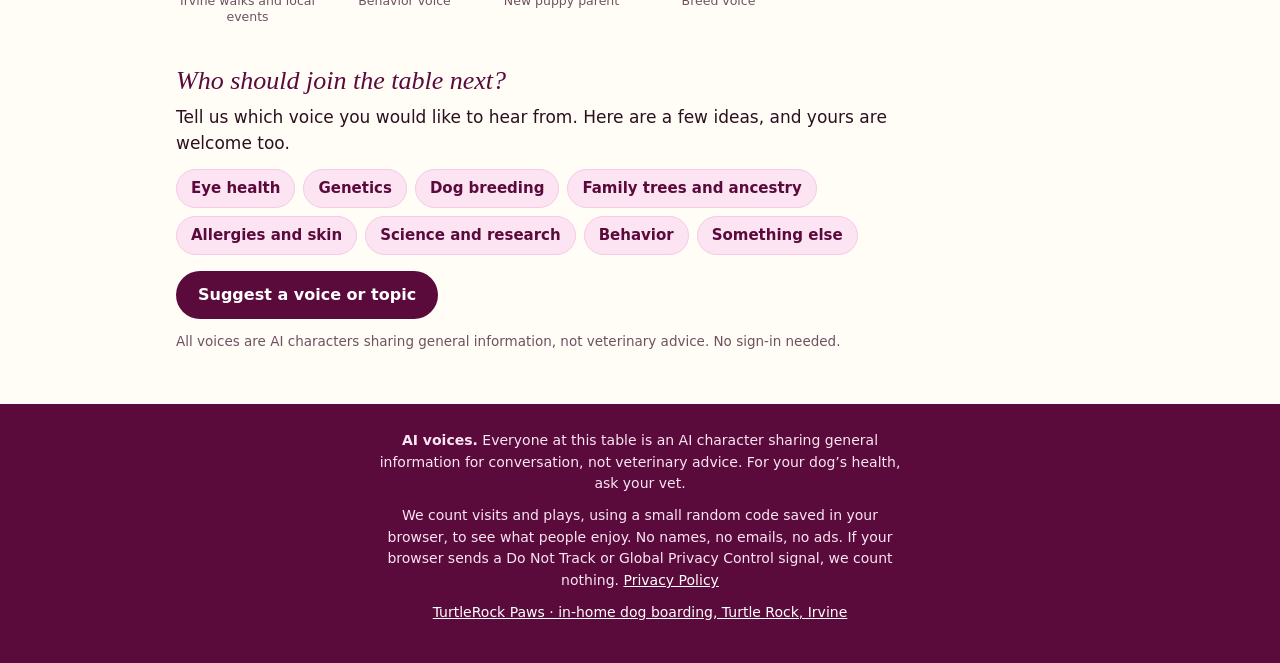
==== commit badd7375: "Podcast app v2: no back-to-back play, resume position, Coming up card, Show Planner, Studio date/typ" ====
--- a/index.html
+++ b/index.html
@@ -25,7 +25,7 @@
 <meta name="apple-mobile-web-app-title" content="Walk &amp; Talk">
 <meta name="apple-mobile-web-app-status-bar-style" content="black-translucent">
 <link rel="alternate" type="application/rss+xml" title="Today's Walk, Let's Talk" href="feed.xml">
-<link rel="stylesheet" href="style.css?v=5">
+<link rel="stylesheet" href="style.css?v=6">
 </head>
 <body>
 <header class="bar">
@@ -34,6 +34,8 @@
     <span>Back to TurtleRock Paws &ndash; Book your dog&rsquo;s stay</span>
   </a>
 </header>
+
+<div class="getapp"><button class="getbtn" type="button" data-install>Add this show to your phone</button></div>
 
 <main class="wrap">
   <section class="stage" aria-labelledby="title">
@@ -60,6 +62,18 @@
         <input id="seek" type="range" min="0" max="1000" value="0" aria-label="Seek">
         <span id="dur">0:00</span>
       </div>
+    </div>
+
+    <section class="card comingup" id="comingup" aria-labelledby="cuh" hidden>
+      <h2 id="cuh">Coming up</h2>
+      <p class="un-title" id="cu-when"></p>
+      <p class="un-line" id="cu-topic"></p>
+      <p class="un-line" id="cu-who"></p>
+    </section>
+
+    <div class="ownerbar" id="ownerbar" hidden>
+      <a class="bigbtn owner" href="plan.html">Show Planner: schedule the next episodes</a>
+      <p class="fine">You see this button only on your own phone. To hide it, tap the show title three times.</p>
     </div>
 
     <section class="archive pick" aria-labelledby="ph">
@@ -95,6 +109,18 @@
     <p class="sub">Listen in your podcast app: <a href="feed.xml">podcast feed</a>. In your app, choose &ldquo;Add a show by URL&rdquo; and paste <span class="url">https://igornasonkin.github.io/paws-talk/feed.xml</span></p>
   </section>
 
+  <section class="qr" aria-labelledby="qrh">
+    <h2 id="qrh">Follow the show: scan to listen</h2>
+    <div class="qrbox">
+      <img src="qr-podcast.png" width="240" height="240" alt="QR code that opens Today's Walk, Let's Talk">
+      <div>
+        <p>Point your phone&rsquo;s camera at this code to open the show. Then add it to your Home Screen so it is always one tap away. No sign-in, no account.</p>
+        <button class="bigbtn" type="button" data-install>Show me how, step by step</button>
+        <p class="fine"><a href="qr-podcast.png" download="TurtleRock-Paws-podcast-QR.png">Save the QR code picture</a></p>
+      </div>
+    </div>
+  </section>
+
   <section class="bench" aria-labelledby="bh">
     <h2 id="bh">Meet the table</h2>
     <ul id="bench"></ul>
@@ -118,9 +144,10 @@
   <p><a href="https://www.irvinedogboarding.net/">TurtleRock Paws &middot; in-home dog boarding, Turtle Rock, Irvine</a></p>
 </footer>
 
-<script src="track.js?v=3"></script>
-<script src="player.js?v=10"></script>
+<script src="track.js?v=4"></script>
+<script src="player.js?v=11"></script>
 <script src="dogs.js?v=3"></script>
+<script src="install.js?v=1" data-app="Walk &amp; Talk" data-url="https://igornasonkin.github.io/paws-talk/?s=qr-card"></script>
 <script>if("serviceWorker"in navigator){addEventListener("load",function(){navigator.serviceWorker.register("sw.js").catch(function(){})})}</script>
 </body>
 </html>
--- a/style.css
+++ b/style.css
@@ -147,3 +147,35 @@
 .sharebtn{font:600 17px/1.2 var(--sans, system-ui, sans-serif);padding:12px 18px;border-radius:999px;border:2px solid var(--plum);background:#fff;color:var(--plum);cursor:pointer}
 .sharebtn:hover,.sharebtn:focus-visible{background:var(--plum);color:#fff}
 #sharemsg{font-size:15px;color:var(--muted)}
+
+/* v6: Up next, Coming up and owner tools. Large type and 48px+ targets. */
+.card{max-width:520px;margin:22px auto 0;text-align:left;background:#fff;border:2px solid var(--blush-d);border-radius:18px;padding:16px 18px 18px;box-shadow:0 4px 14px rgba(91,10,60,.08)}
+.card h2{margin:0 0 6px;font:700 15px/1.2 var(--sans);letter-spacing:.06em;text-transform:uppercase;color:var(--muted)}
+.un-title{margin:0 0 6px;font:italic 500 23px/1.25 var(--serif);color:var(--plum)}
+.un-line{margin:0 0 4px;font-size:18px;line-height:1.4;color:var(--ink)}
+.un-count{margin:10px 0 0;font-size:17px;font-weight:650;color:var(--plum);min-height:1.4em}
+.un-btns{display:flex;flex-wrap:wrap;gap:10px;margin-top:12px}
+.bigbtn{display:inline-flex;align-items:center;justify-content:center;min-height:52px;padding:10px 20px;border-radius:999px;border:2px solid var(--plum);background:var(--plum);color:#fff;font:700 18px/1.2 var(--sans);text-decoration:none;cursor:pointer;flex:1 1 auto}
+.bigbtn:hover{background:var(--plum-d)}
+.bigbtn.alt{background:#fff;color:var(--plum)}
+.bigbtn.alt:hover{background:var(--blush)}
+.switch{display:flex;align-items:center;gap:12px;margin-top:16px;min-height:48px;font-size:18px;font-weight:600;cursor:pointer}
+.switch input{width:30px;height:30px;accent-color:var(--plum);flex:none;margin:0}
+.comingup{border-color:var(--gold);background:#fffaf0}
+.ownerbar{max-width:520px;margin:18px auto 0}
+.ownerbar .bigbtn{width:100%;background:var(--gold);border-color:#b97d17;color:#2b1020;font-size:19px}
+.ownerbar .bigbtn:hover{background:#d39222}
+.ownerbar .fine{font-size:14px;color:var(--muted);margin:6px 0 0}
+.getapp{text-align:center;padding:10px 16px 0}
+.getbtn{min-height:48px;padding:10px 20px;border-radius:999px;border:2px solid var(--gold);background:#fffaf0;color:var(--plum);font:700 17px/1.2 var(--sans);cursor:pointer}
+.getbtn:hover{background:#fdeccb}
+.qr{padding:4px 0 32px;max-width:68ch}
+.qr h2{margin:0 0 12px;font:italic 500 26px/1.2 var(--serif);color:var(--plum)}
+.qrbox{display:flex;flex-wrap:wrap;gap:18px;align-items:center;background:#fff;border:2px solid var(--blush-d);border-radius:18px;padding:16px}
+.qrbox img{width:200px;height:200px;border-radius:10px;flex:none}
+.qrbox div{flex:1 1 220px}
+.qrbox p{margin:0 0 12px;font-size:18px}
+.qrbox .bigbtn{width:100%}
+.qrbox .fine{font-size:15px;margin-top:10px}
+.srcnote,.sources .sub,.summary{overflow-wrap:anywhere}
+[hidden]{display:none!important}
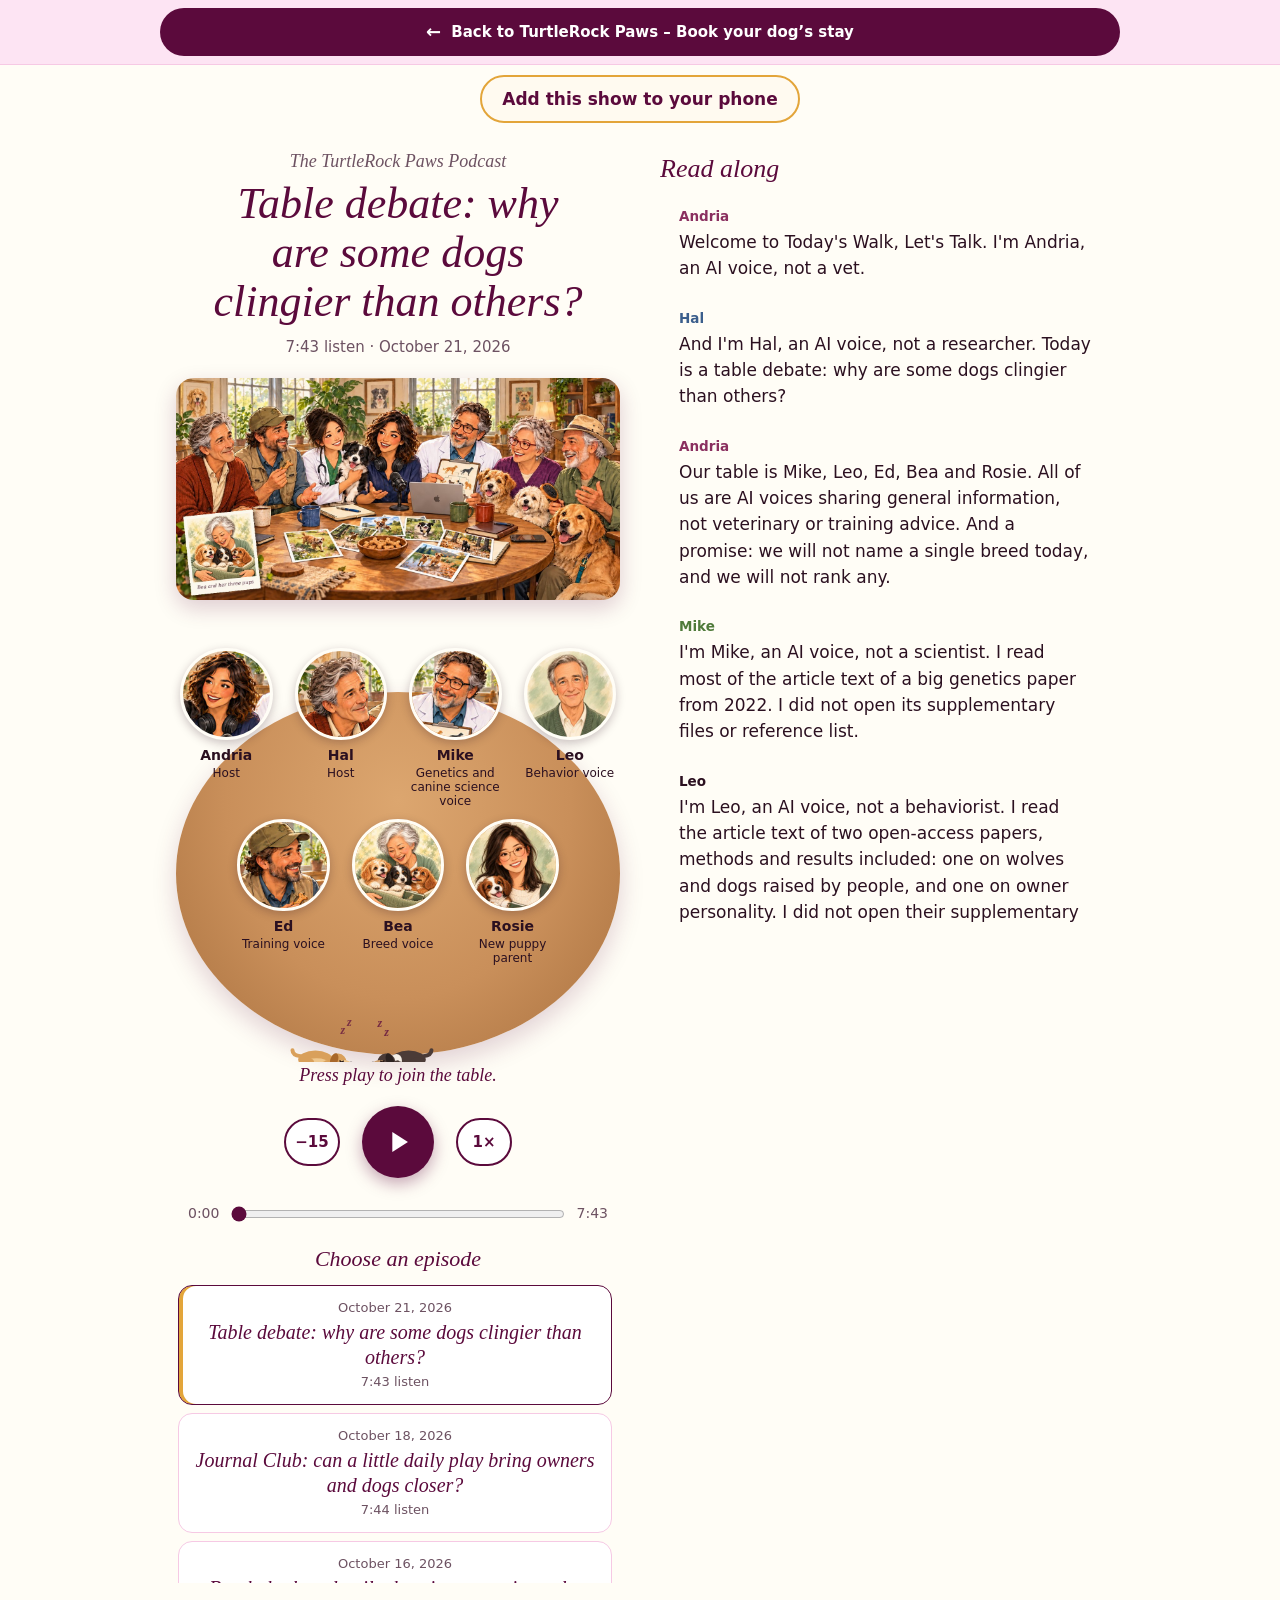
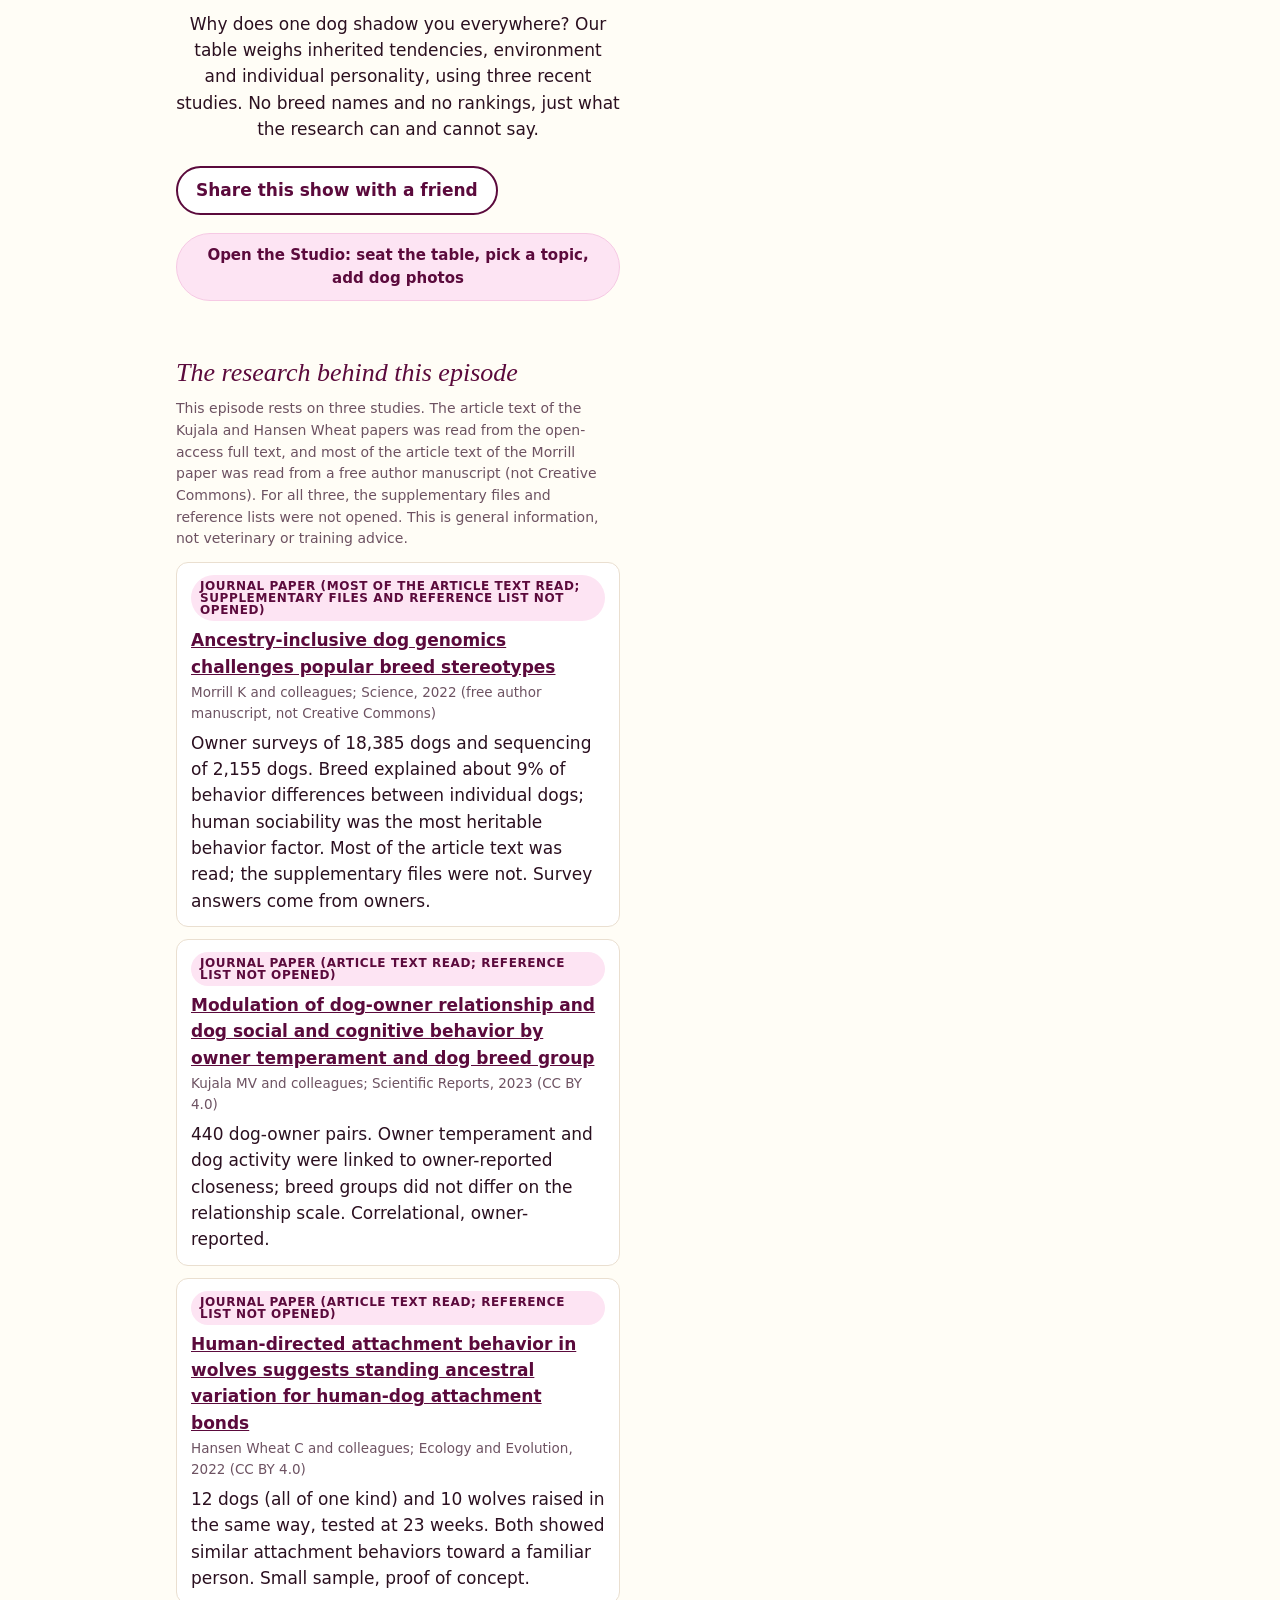
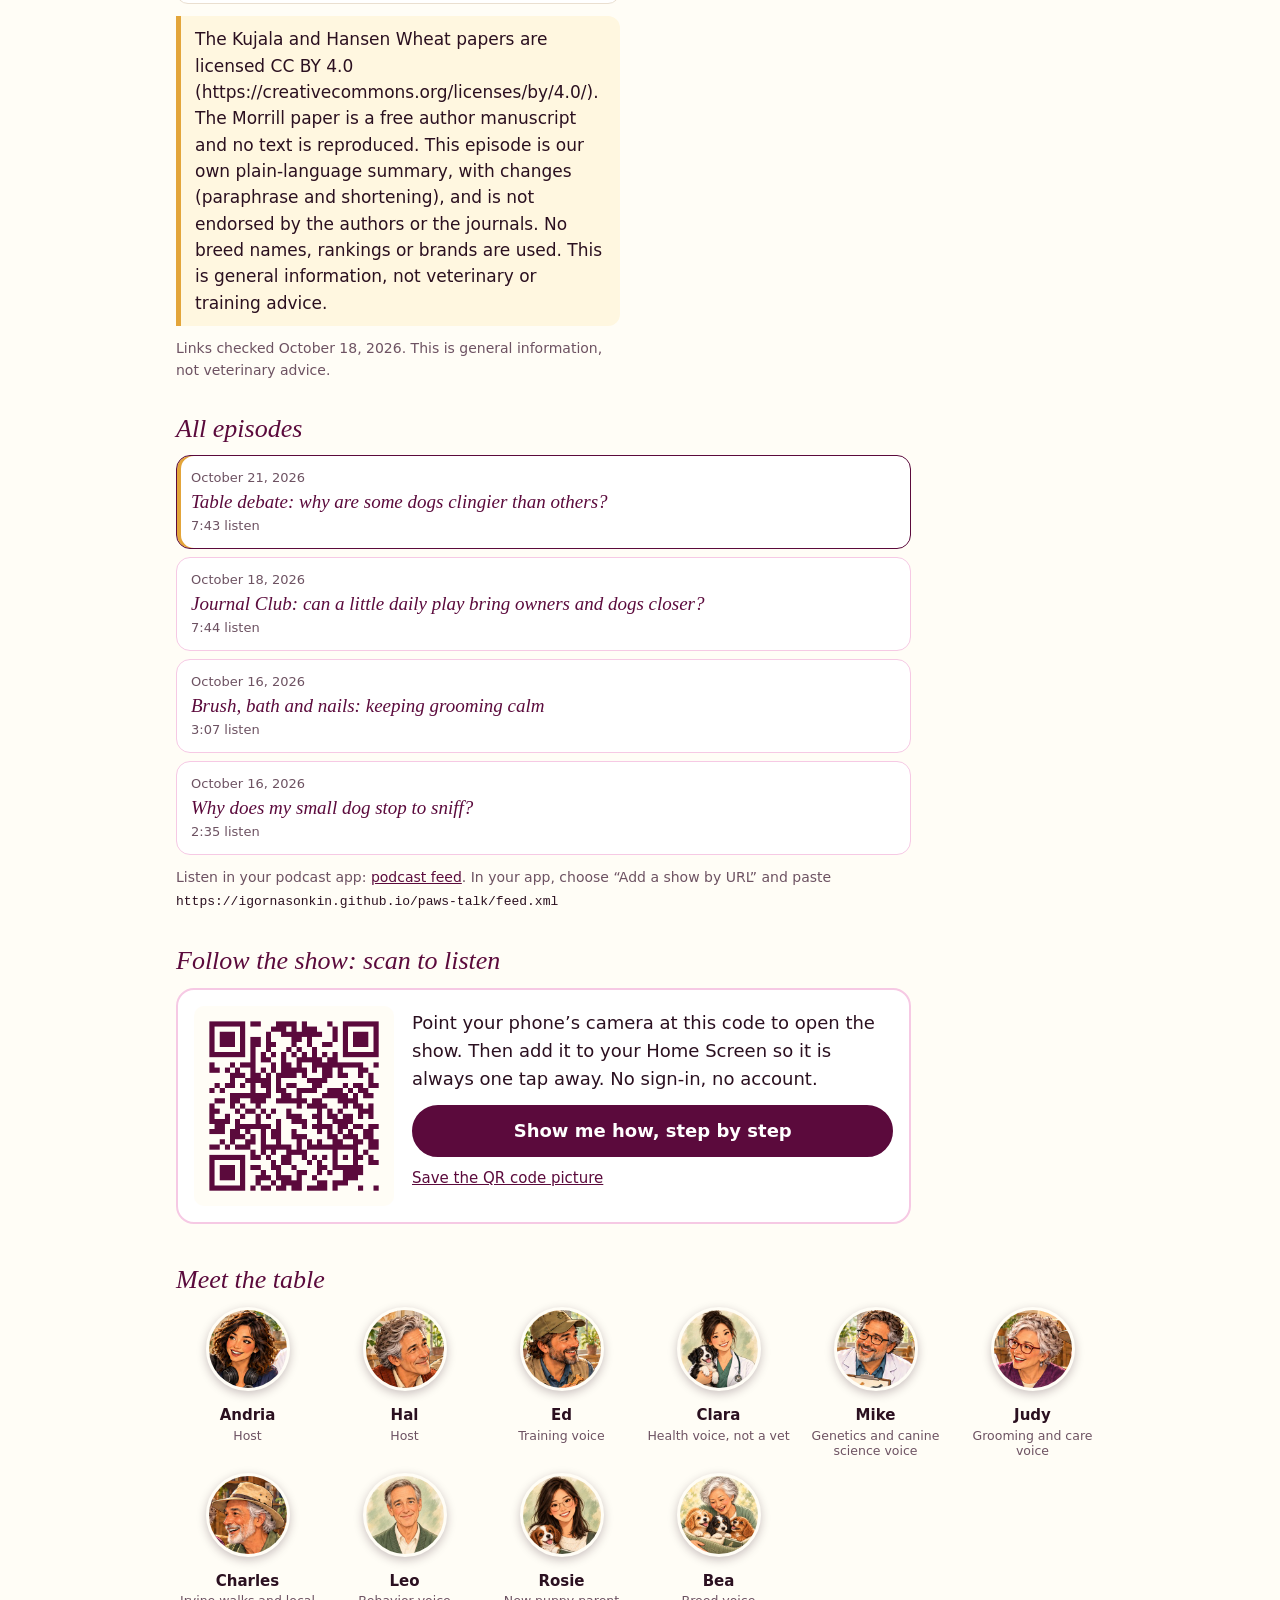
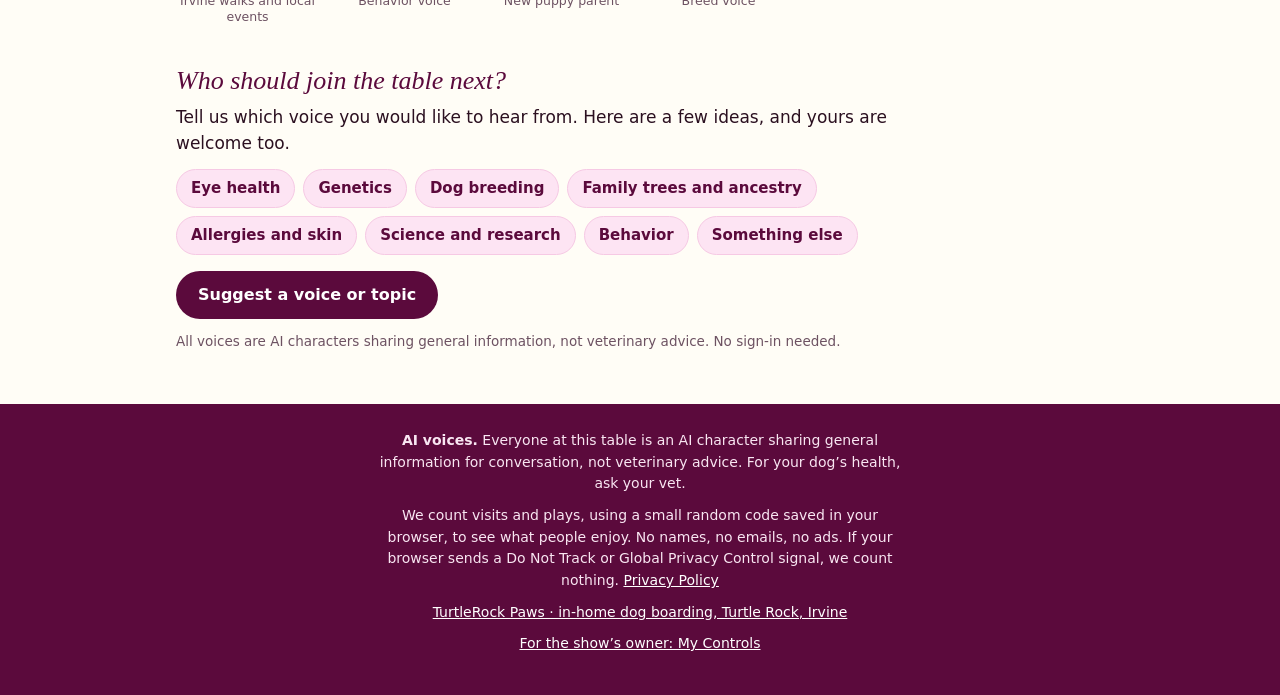
==== commit a39bf7e9: "My Controls page: see and change every automatic job and reminder from the app Co-Authored-By: Claud" ====
--- a/index.html
+++ b/index.html
@@ -72,6 +72,7 @@
     </section>
 
     <div class="ownerbar" id="ownerbar" hidden>
+      <a class="bigbtn owner" href="controls.html">My Controls: reminders, daily episode, all choices</a>
       <a class="bigbtn owner" href="plan.html">Show Planner: schedule the next episodes</a>
       <p class="fine">You see this button only on your own phone. To hide it, tap the show title three times.</p>
     </div>
@@ -142,6 +143,7 @@
   <p><strong>AI voices.</strong> Everyone at this table is an AI character sharing general information for conversation, not veterinary advice. For your dog&rsquo;s health, ask your vet.</p>
   <p>We count visits and plays, using a small random code saved in your browser, to see what people enjoy. No names, no emails, no ads. If your browser sends a Do Not Track or Global Privacy Control signal, we count nothing. <a href="https://www.irvinedogboarding.net/english-privacy-policy">Privacy Policy</a></p>
   <p><a href="https://www.irvinedogboarding.net/">TurtleRock Paws &middot; in-home dog boarding, Turtle Rock, Irvine</a></p>
+  <p><a href="controls.html">For the show&rsquo;s owner: My Controls</a></p>
 </footer>
 
 <script src="track.js?v=4"></script>
--- a/style.css
+++ b/style.css
@@ -163,7 +163,7 @@
 .switch input{width:30px;height:30px;accent-color:var(--plum);flex:none;margin:0}
 .comingup{border-color:var(--gold);background:#fffaf0}
 .ownerbar{max-width:520px;margin:18px auto 0}
-.ownerbar .bigbtn{width:100%;background:var(--gold);border-color:#b97d17;color:#2b1020;font-size:19px}
+.ownerbar .bigbtn{width:100%;margin-bottom:10px;background:var(--gold);border-color:#b97d17;color:#2b1020;font-size:19px}
 .ownerbar .bigbtn:hover{background:#d39222}
 .ownerbar .fine{font-size:14px;color:var(--muted);margin:6px 0 0}
 .getapp{text-align:center;padding:10px 16px 0}
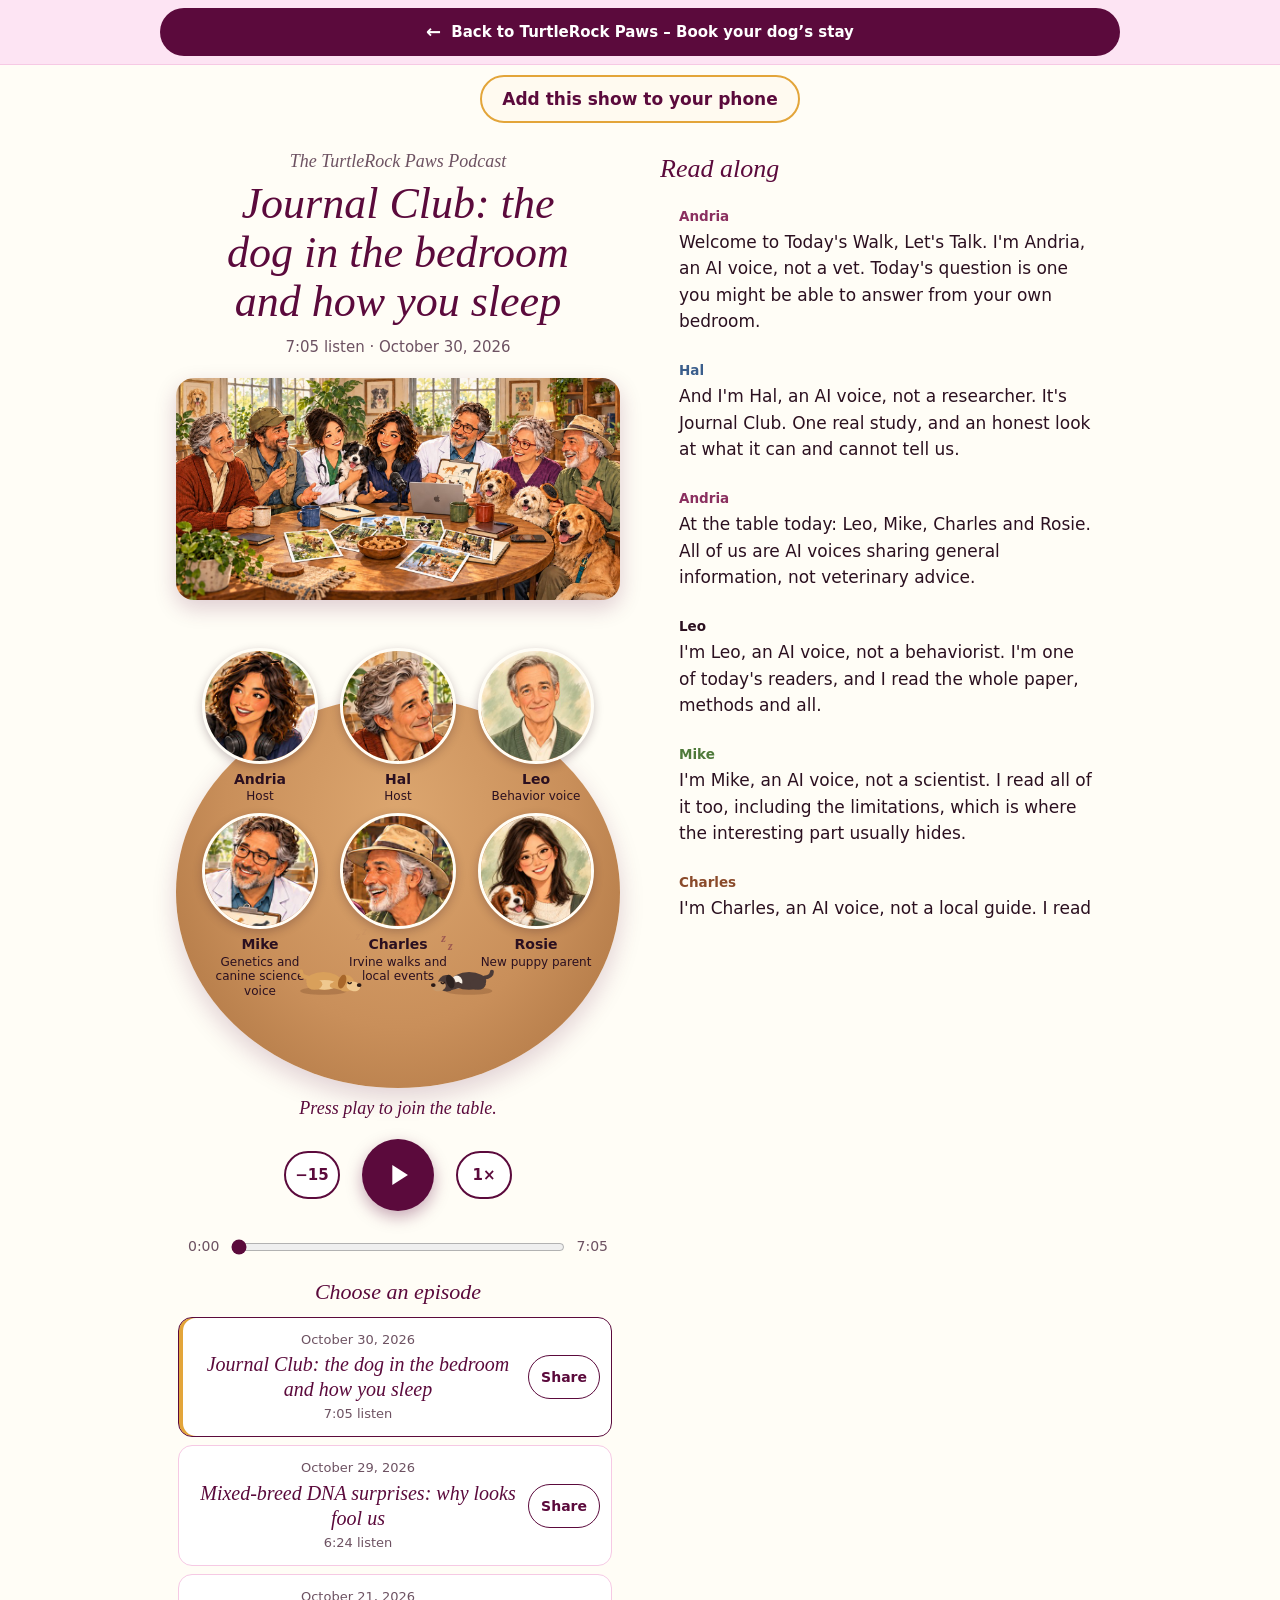
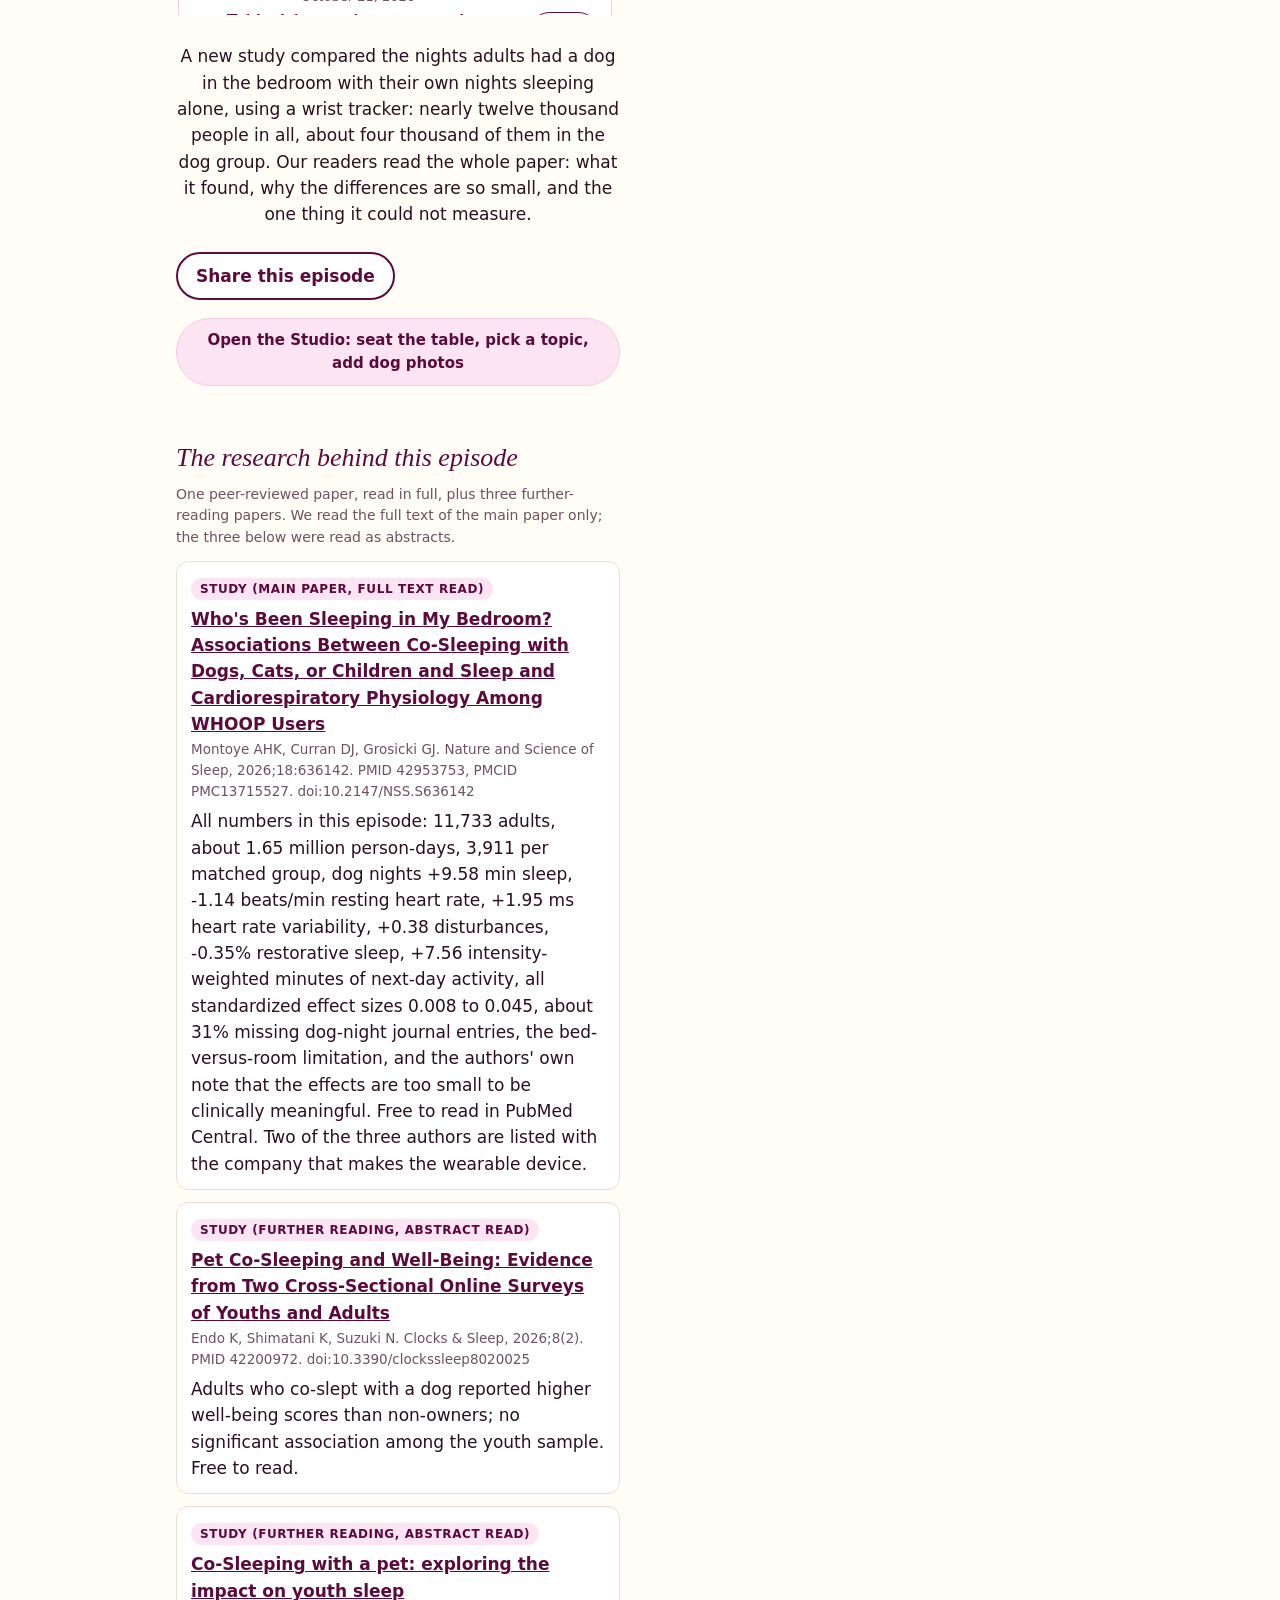
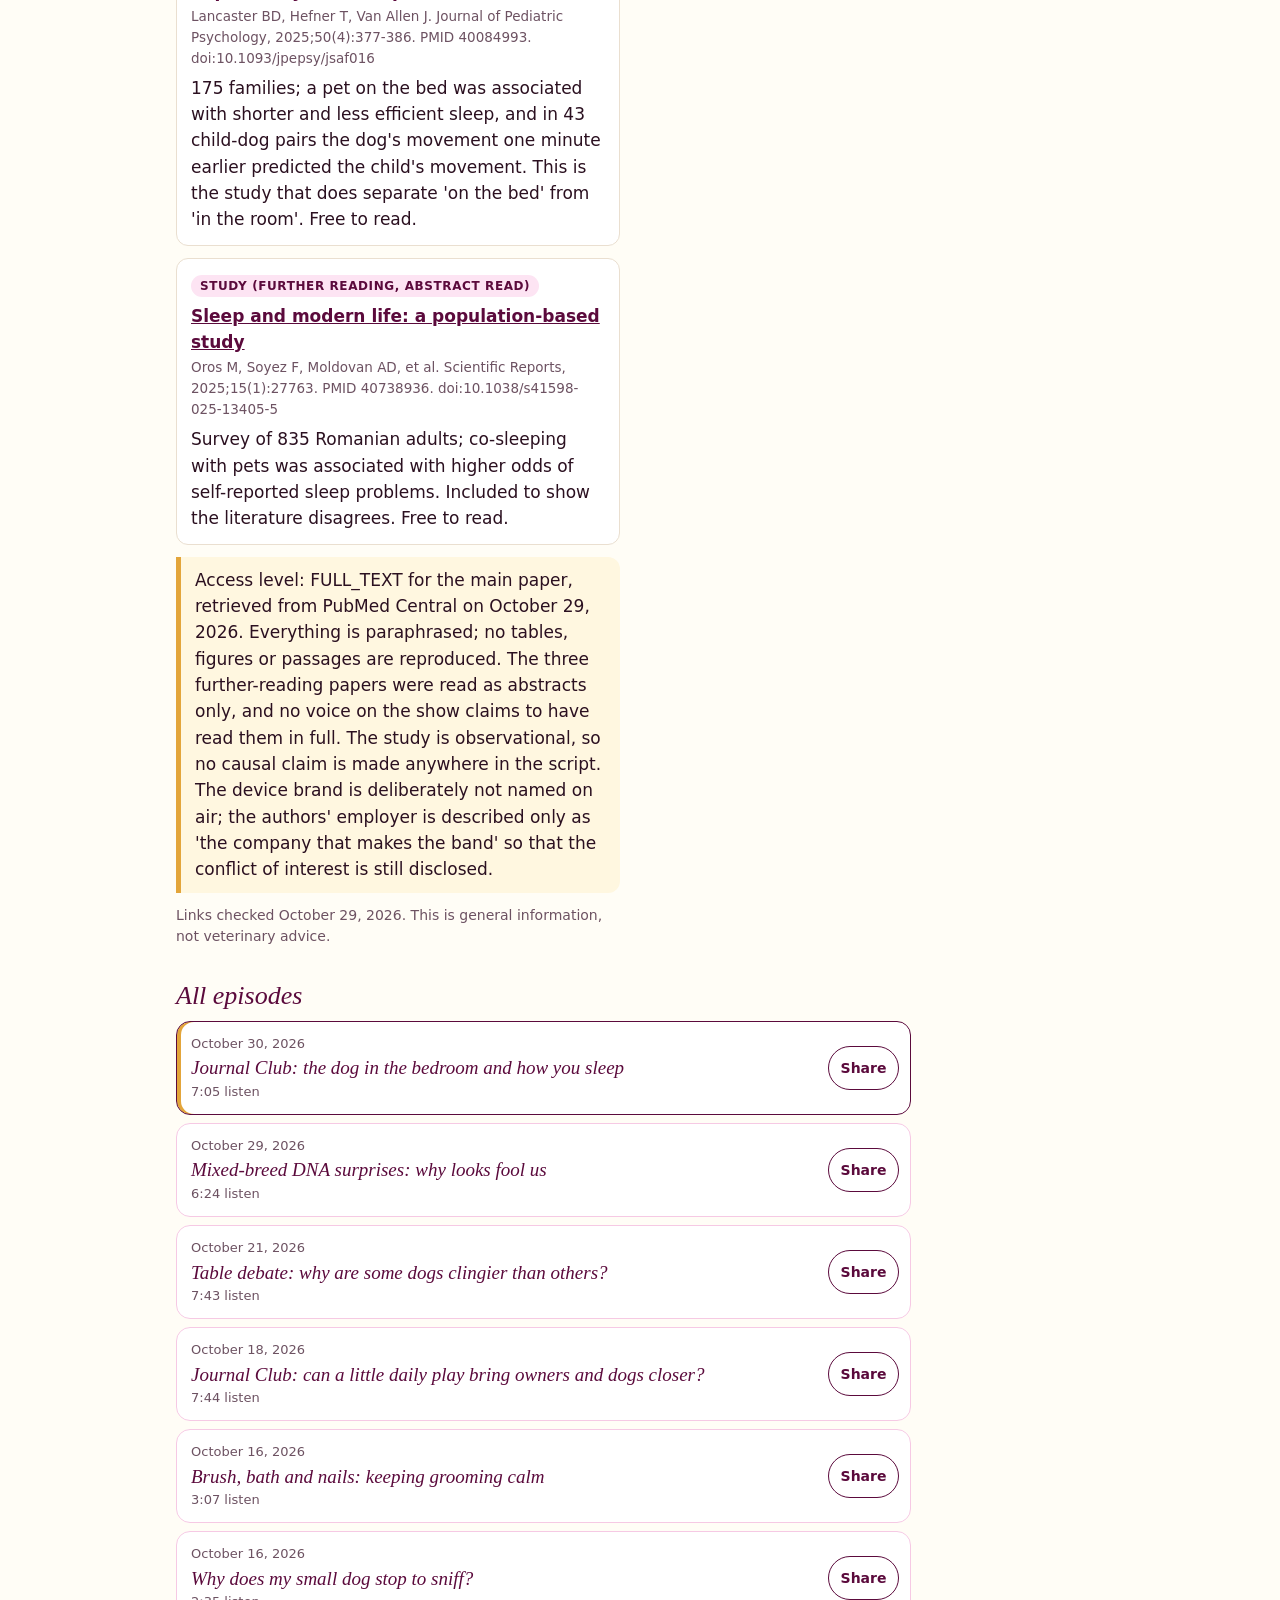
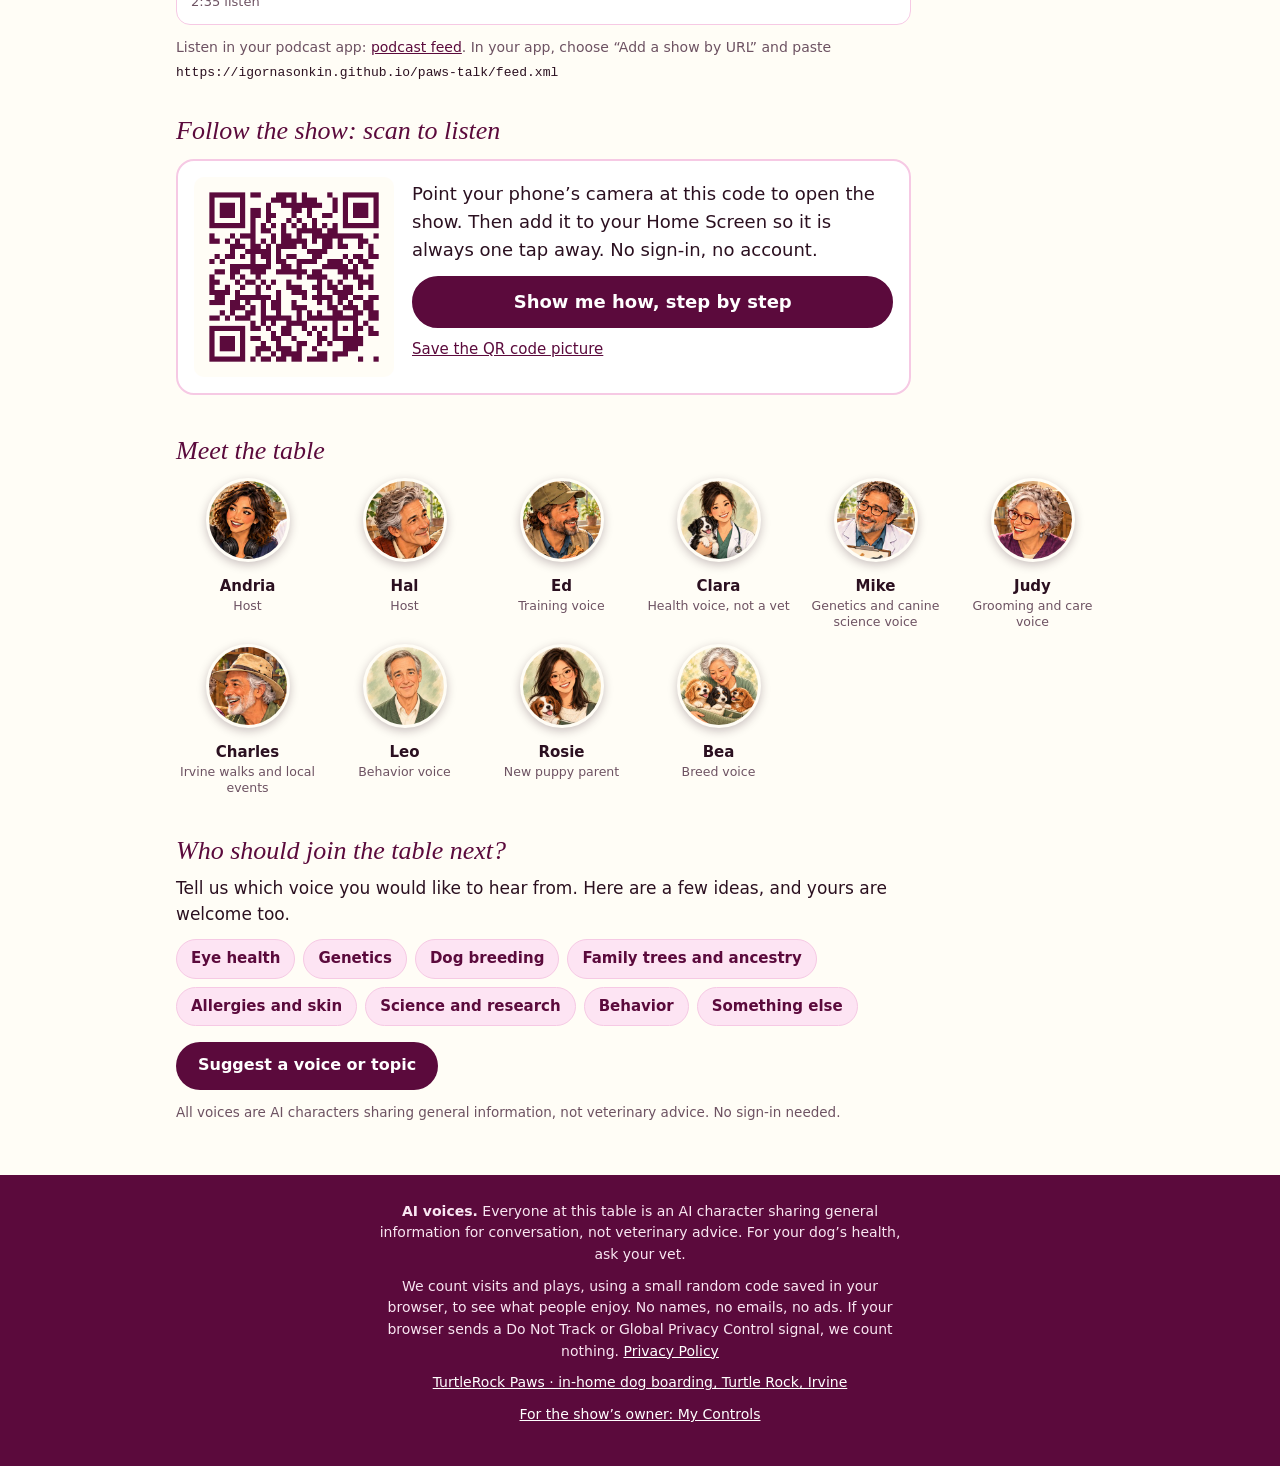
==== commit 09e5d8f0: "Add QR code and episode link to podcast sharing Give each episode its own Share button and a dialog " ====
--- a/index.html
+++ b/index.html
@@ -25,7 +25,7 @@
 <meta name="apple-mobile-web-app-title" content="Walk &amp; Talk">
 <meta name="apple-mobile-web-app-status-bar-style" content="black-translucent">
 <link rel="alternate" type="application/rss+xml" title="Today's Walk, Let's Talk" href="feed.xml">
-<link rel="stylesheet" href="style.css?v=6">
+<link rel="stylesheet" href="style.css?v=7">
 </head>
 <body>
 <header class="bar">
@@ -84,7 +84,7 @@
 
     <p class="summary" id="summary"></p>
     <div class="links" id="links"></div>
-    <p class="sharerow"><button class="sharebtn" id="share" type="button">Share this show with a friend</button><span id="sharemsg" role="status" aria-live="polite"></span></p>
+    <p class="sharerow"><button class="sharebtn" id="share" type="button">Share this episode</button><span id="sharemsg" role="status" aria-live="polite"></span></p>
     <p class="studiolink"><a href="studio.html">Open the Studio: seat the table, pick a topic, add dog photos</a></p>
   </section>
 
@@ -147,7 +147,9 @@
 </footer>
 
 <script src="track.js?v=4"></script>
-<script src="player.js?v=11"></script>
+<script src="qrcode.js?v=1"></script>
+<script src="share.js?v=1"></script>
+<script src="player.js?v=12"></script>
 <script src="dogs.js?v=3"></script>
 <script src="install.js?v=1" data-app="Walk &amp; Talk" data-url="https://igornasonkin.github.io/paws-talk/?s=qr-card"></script>
 <script>if("serviceWorker"in navigator){addEventListener("load",function(){navigator.serviceWorker.register("sw.js").catch(function(){})})}</script>
--- a/style.css
+++ b/style.css
@@ -179,3 +179,22 @@
 .qrbox .fine{font-size:15px;margin-top:10px}
 .srcnote,.sources .sub,.summary{overflow-wrap:anywhere}
 [hidden]{display:none!important}
+
+/* Episode QR + link sharing */
+.archive ol li{position:relative}
+.archive ol li>a{padding-right:88px}
+.episode-card-share{position:absolute;right:12px;top:50%;transform:translateY(-50%);padding:10px 12px;border:1px solid var(--plum);border-radius:999px;background:#fff;color:var(--plum);font:600 14px system-ui;cursor:pointer;min-height:44px}
+.episode-card-share:hover{background:var(--blush)}
+.episode-share{box-sizing:border-box;width:min(94vw,470px);max-height:90dvh;overflow:auto;border:1px solid var(--blush-d);border-radius:24px;background:#fffdf8;color:var(--ink);padding:28px 22px;text-align:center;box-shadow:0 20px 80px #30002044}
+.episode-share::backdrop{background:#27051d99}
+.episode-share h2{font:italic 500 28px Georgia,serif;color:var(--plum);margin:10px 30px 12px}
+.episode-share-close{position:absolute;right:10px;top:8px;width:44px;height:44px;background:transparent;border:0;font:30px system-ui;color:var(--plum);cursor:pointer}
+#episode-share-title{font:500 18px/1.4 Georgia,serif;margin:0 0 14px}
+#episode-share-qr{display:block;width:min(100%,288px);height:auto;margin:0 auto;background:white;image-rendering:pixelated}
+.episode-share-hint{font:15px/1.4 system-ui;color:var(--muted)}
+.episode-share label{display:block;text-align:left;font:600 15px system-ui;margin:18px 0 6px}
+#episode-share-link{box-sizing:border-box;width:100%;padding:12px;border:1px solid var(--blush-d);border-radius:10px;background:white;color:var(--plum);font:16px/1.5 system-ui;resize:none;overflow-wrap:anywhere}
+.episode-share-actions{display:flex;flex-wrap:wrap;justify-content:center;gap:10px;margin-top:16px}
+.episode-share-actions .sharebtn{font-size:15px;text-decoration:none}
+.episode-share [hidden]{display:none!important}
+#episode-share-status{font:15px/1.4 system-ui;color:var(--muted);min-height:1.4em}
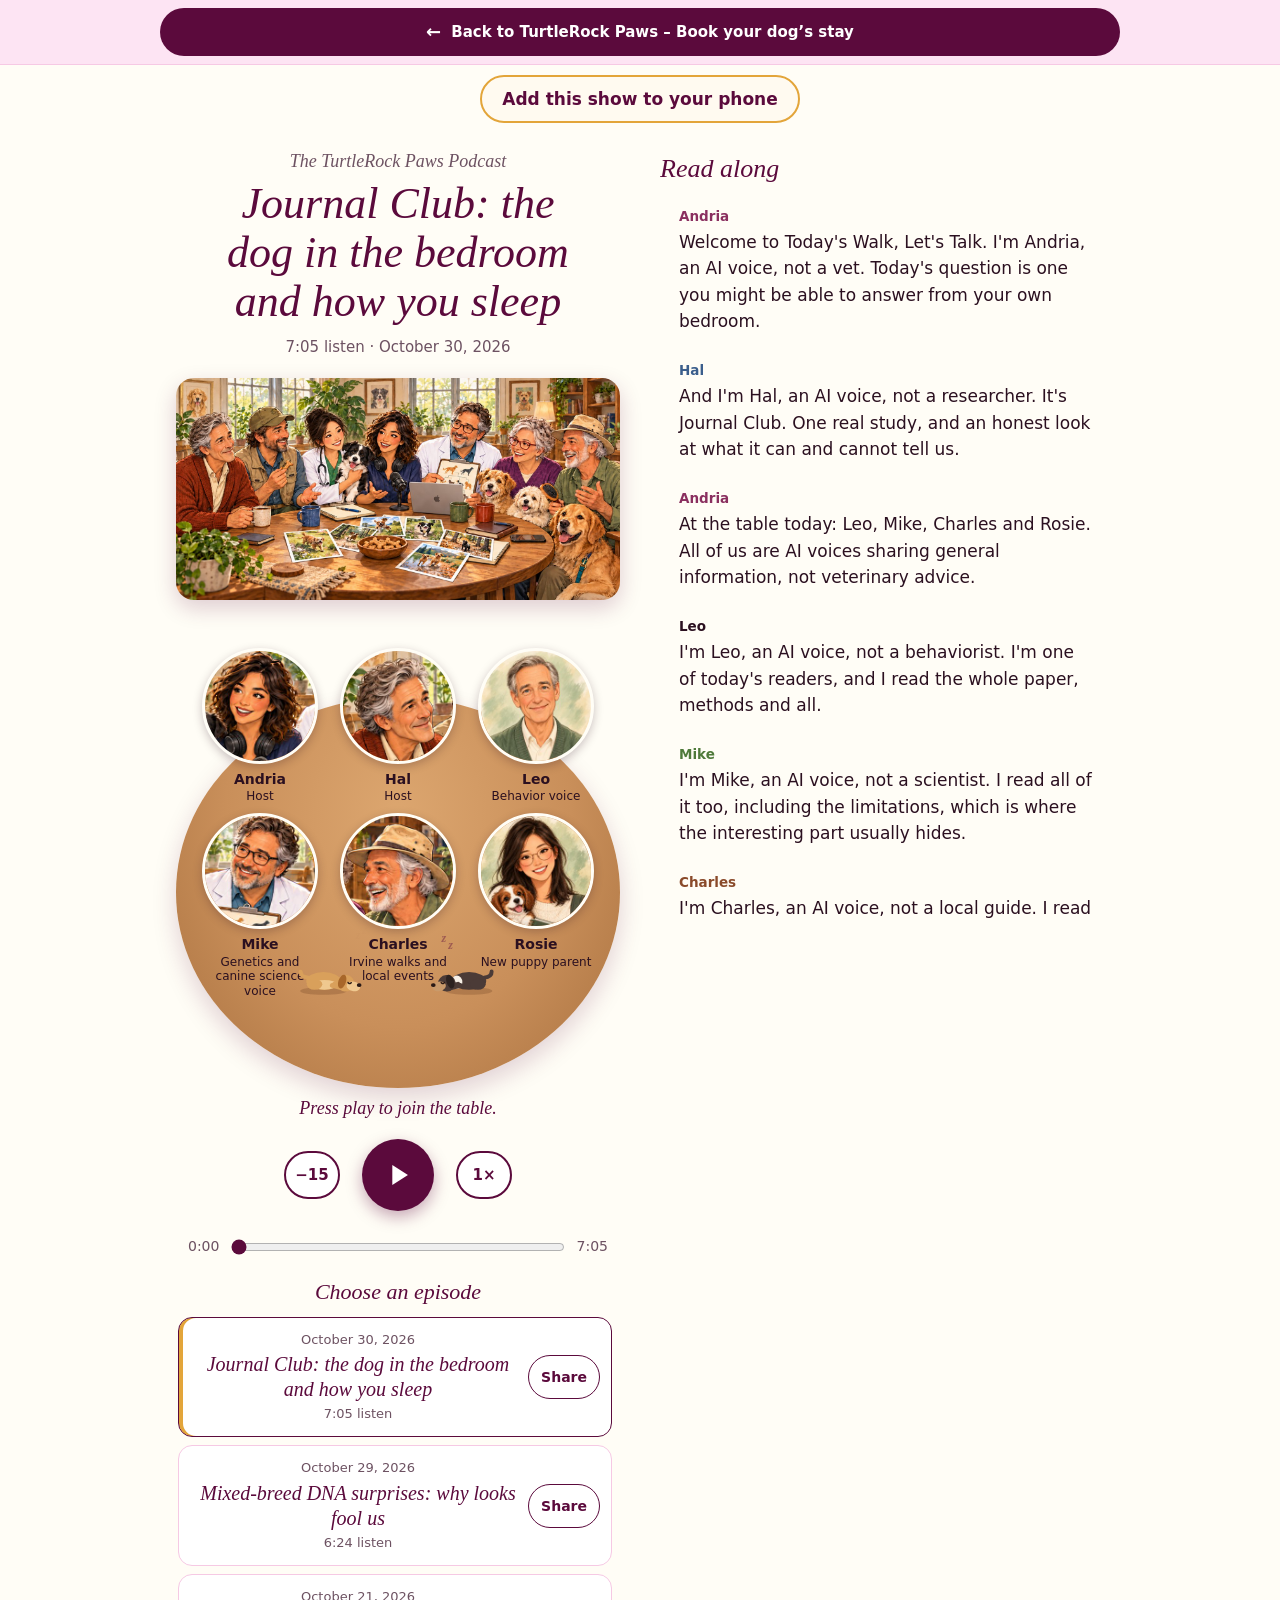
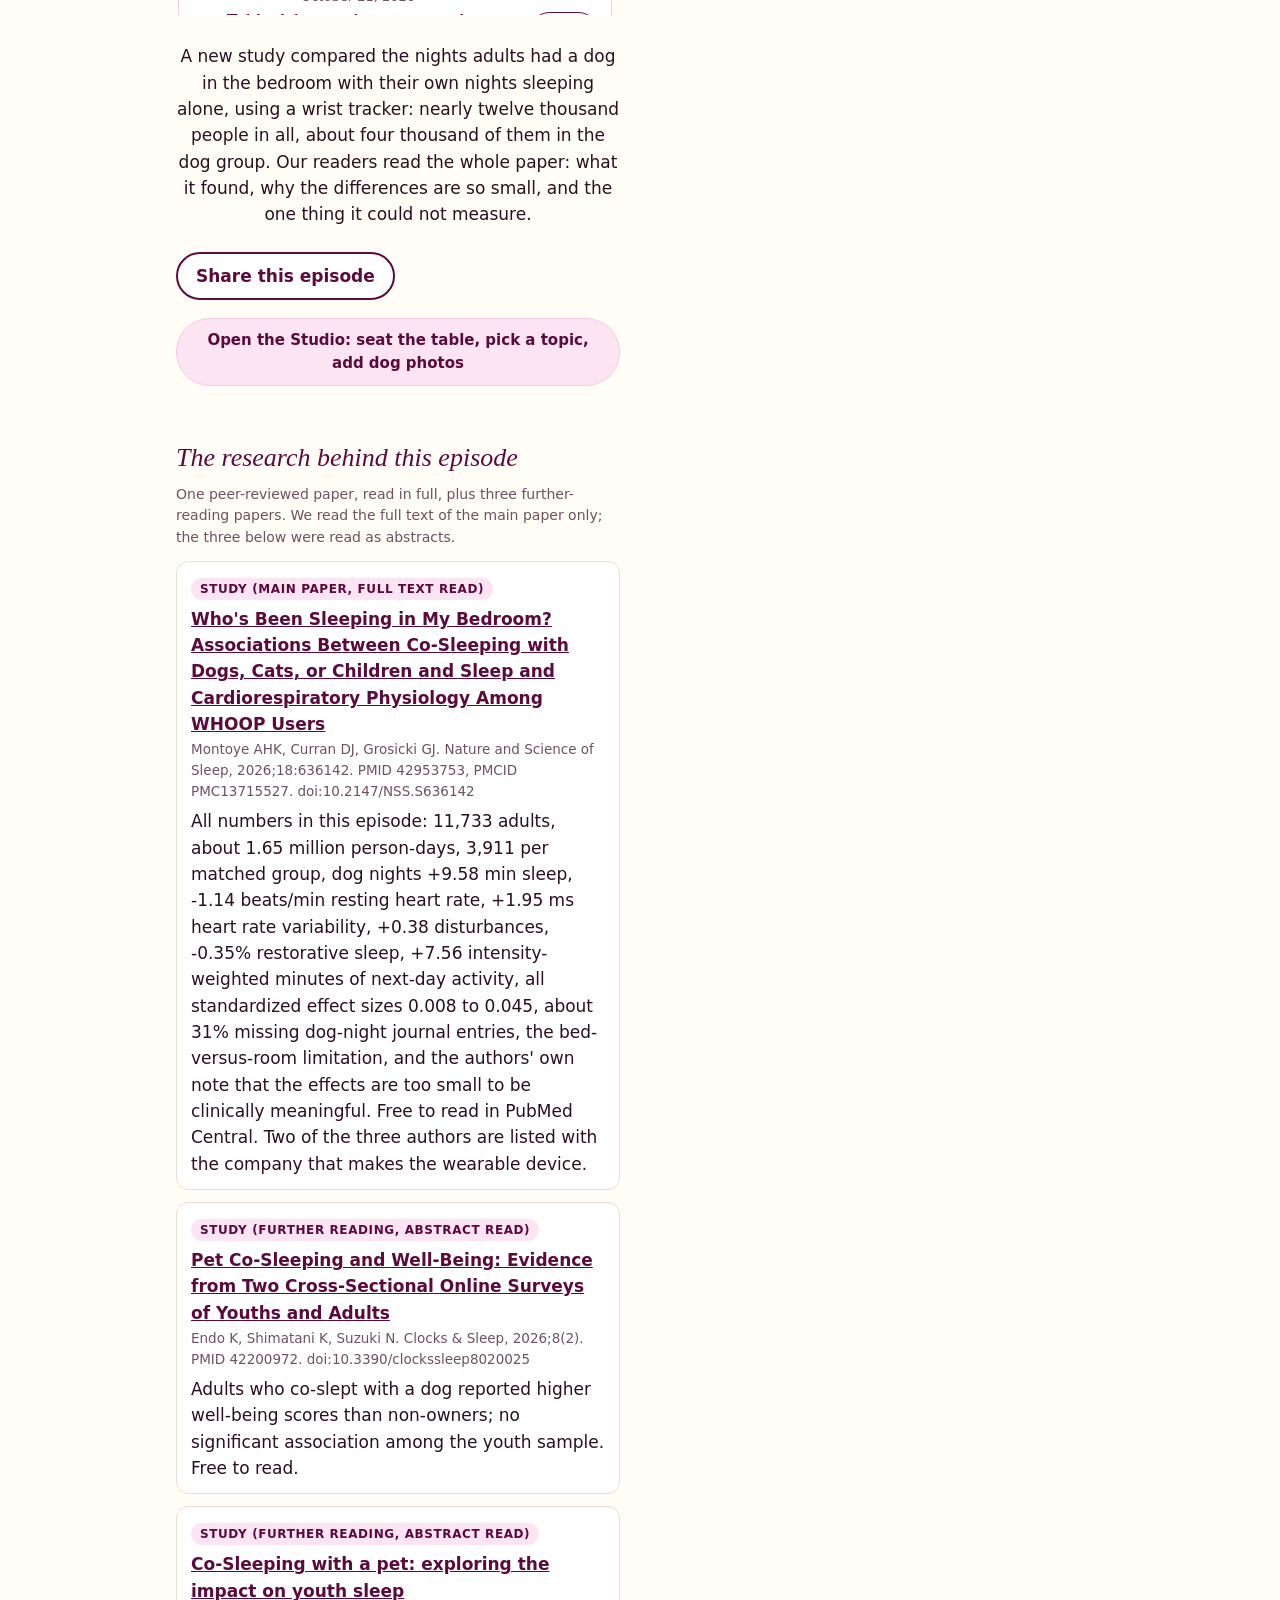
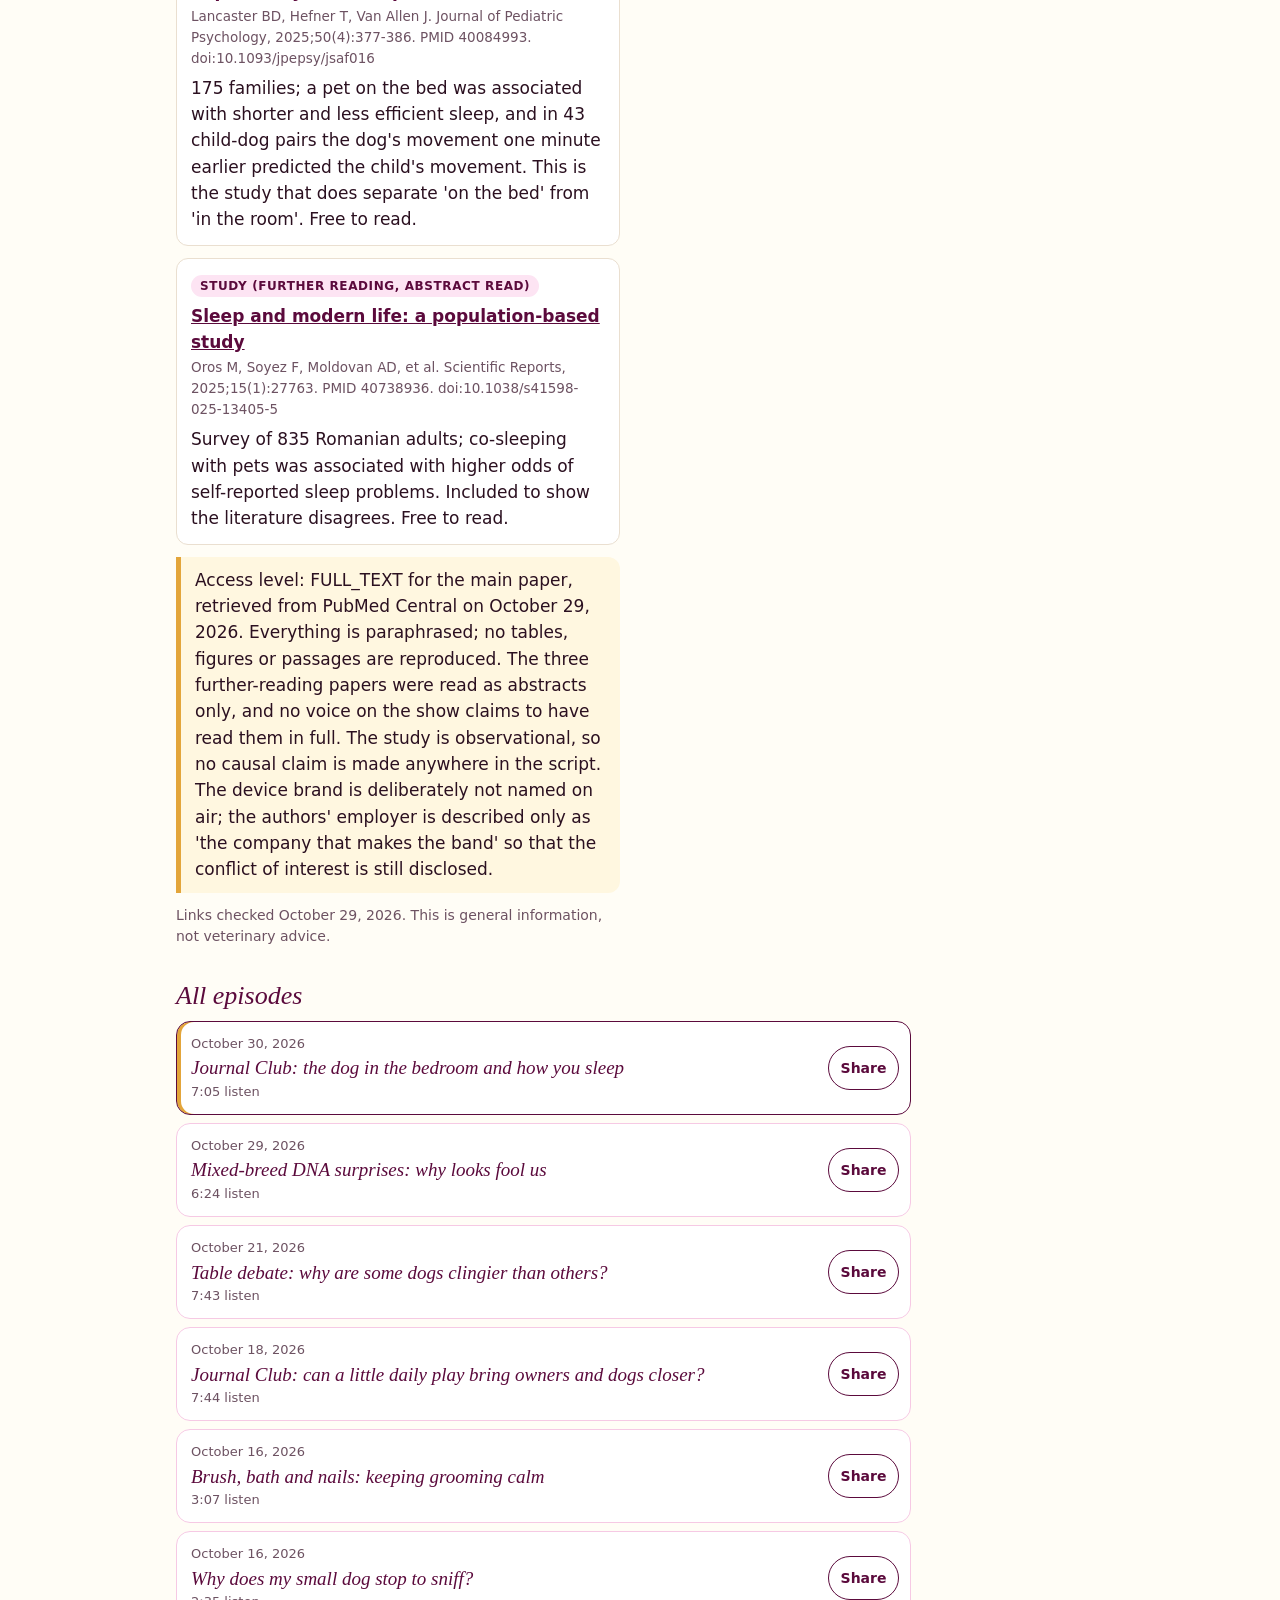
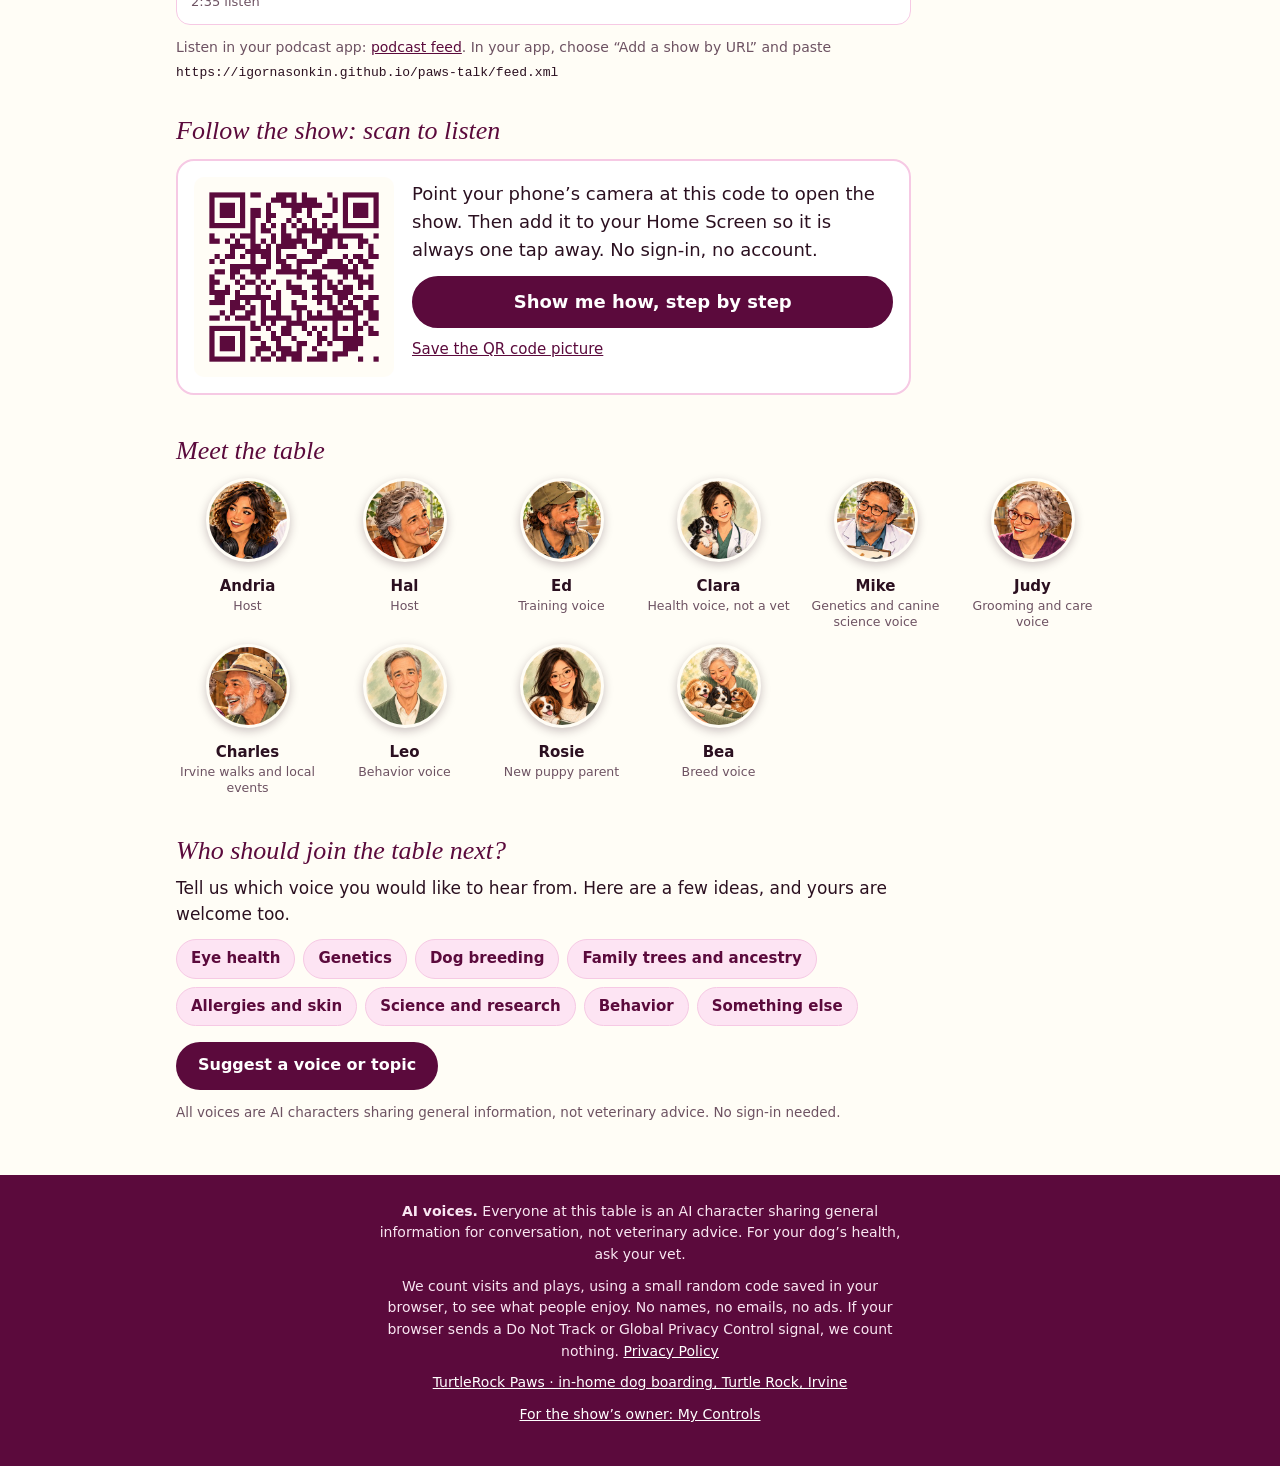
==== commit 38754307: "Brand episode sharing with TurtleRock Paws and business website" ====
--- a/index.html
+++ b/index.html
@@ -25,7 +25,7 @@
 <meta name="apple-mobile-web-app-title" content="Walk &amp; Talk">
 <meta name="apple-mobile-web-app-status-bar-style" content="black-translucent">
 <link rel="alternate" type="application/rss+xml" title="Today's Walk, Let's Talk" href="feed.xml">
-<link rel="stylesheet" href="style.css?v=7">
+<link rel="stylesheet" href="style.css?v=8">
 </head>
 <body>
 <header class="bar">
@@ -148,7 +148,7 @@
 
 <script src="track.js?v=4"></script>
 <script src="qrcode.js?v=1"></script>
-<script src="share.js?v=1"></script>
+<script src="share.js?v=2"></script>
 <script src="player.js?v=12"></script>
 <script src="dogs.js?v=3"></script>
 <script src="install.js?v=1" data-app="Walk &amp; Talk" data-url="https://igornasonkin.github.io/paws-talk/?s=qr-card"></script>
--- a/style.css
+++ b/style.css
@@ -198,3 +198,7 @@
 .episode-share-actions .sharebtn{font-size:15px;text-decoration:none}
 .episode-share [hidden]{display:none!important}
 #episode-share-status{font:15px/1.4 system-ui;color:var(--muted);min-height:1.4em}
+
+.episode-share-brand{margin:0 0 18px;color:var(--plum)}
+.episode-share-brand strong{display:block;font:700 24px/1.35 Georgia,serif}
+.episode-share-brand a{display:block;margin-top:4px;font:16px/1.5 system-ui;color:var(--plum);text-decoration:underline;text-underline-offset:3px}
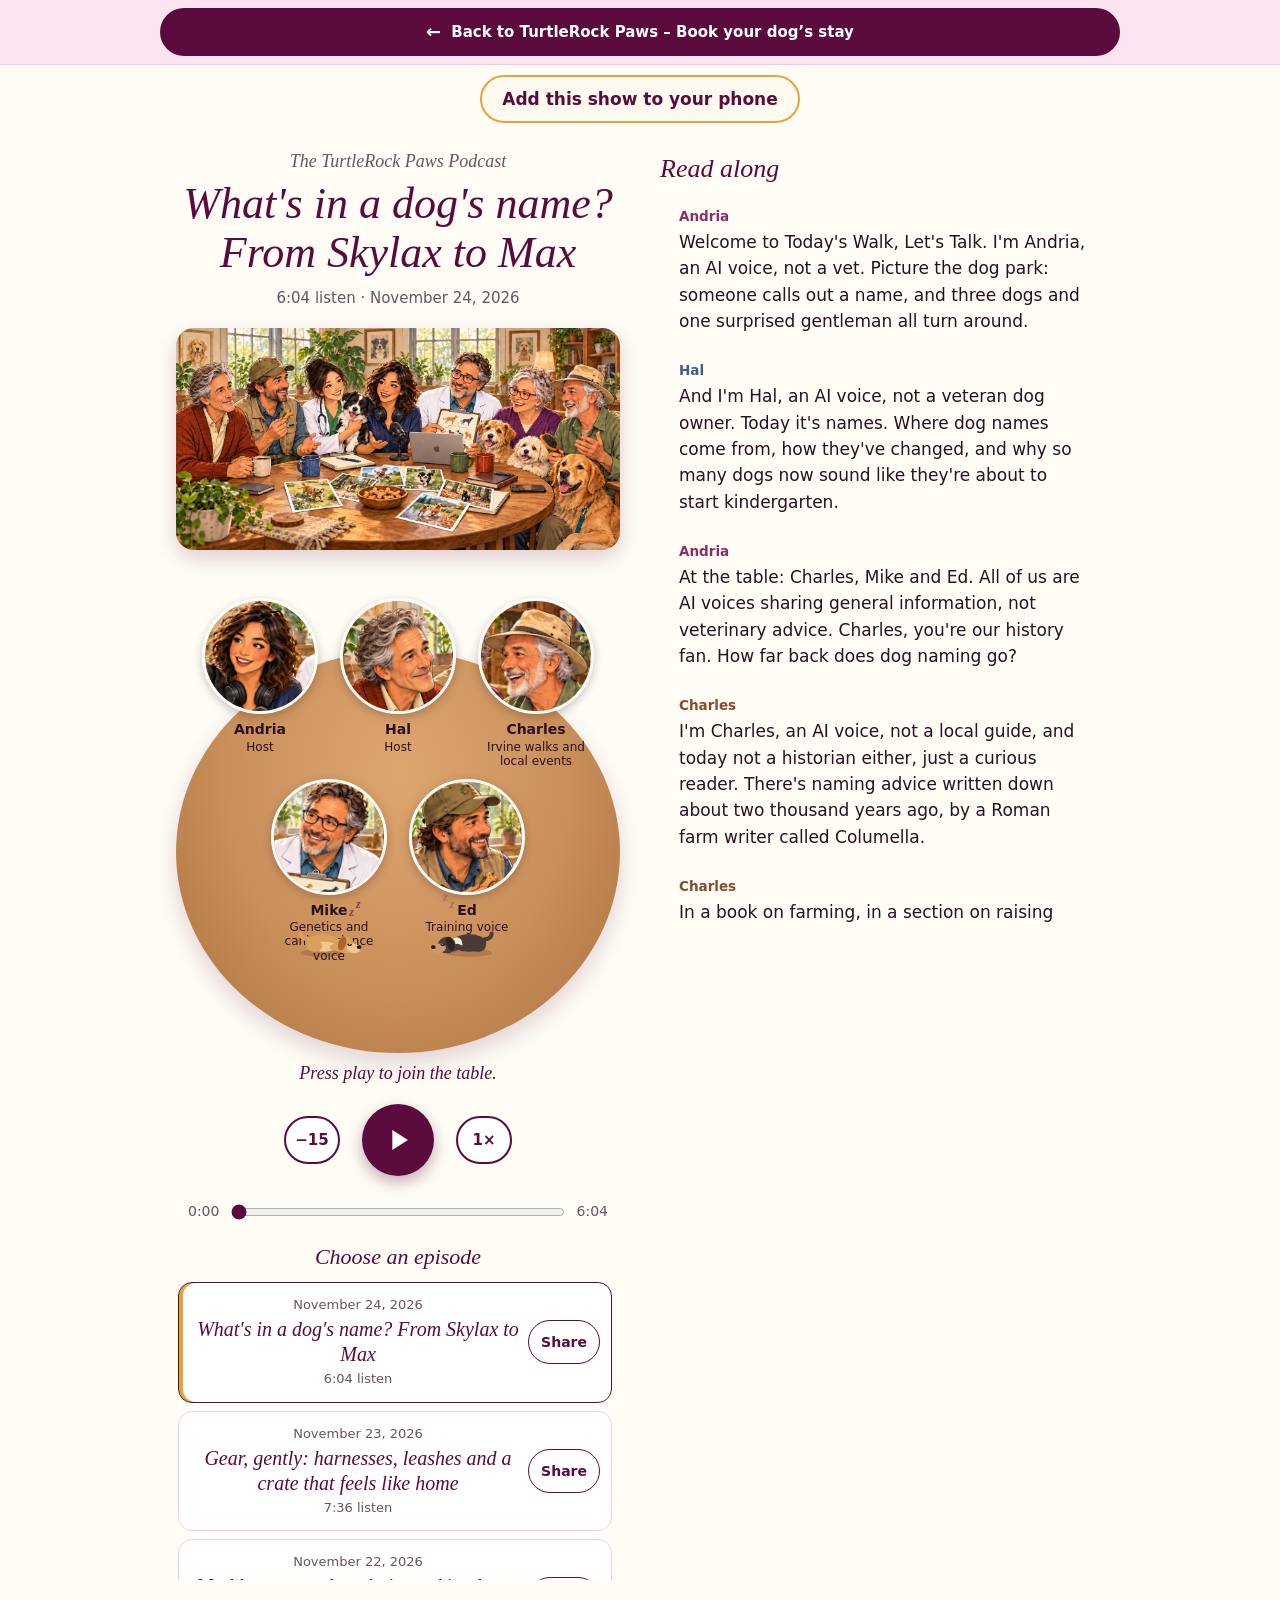
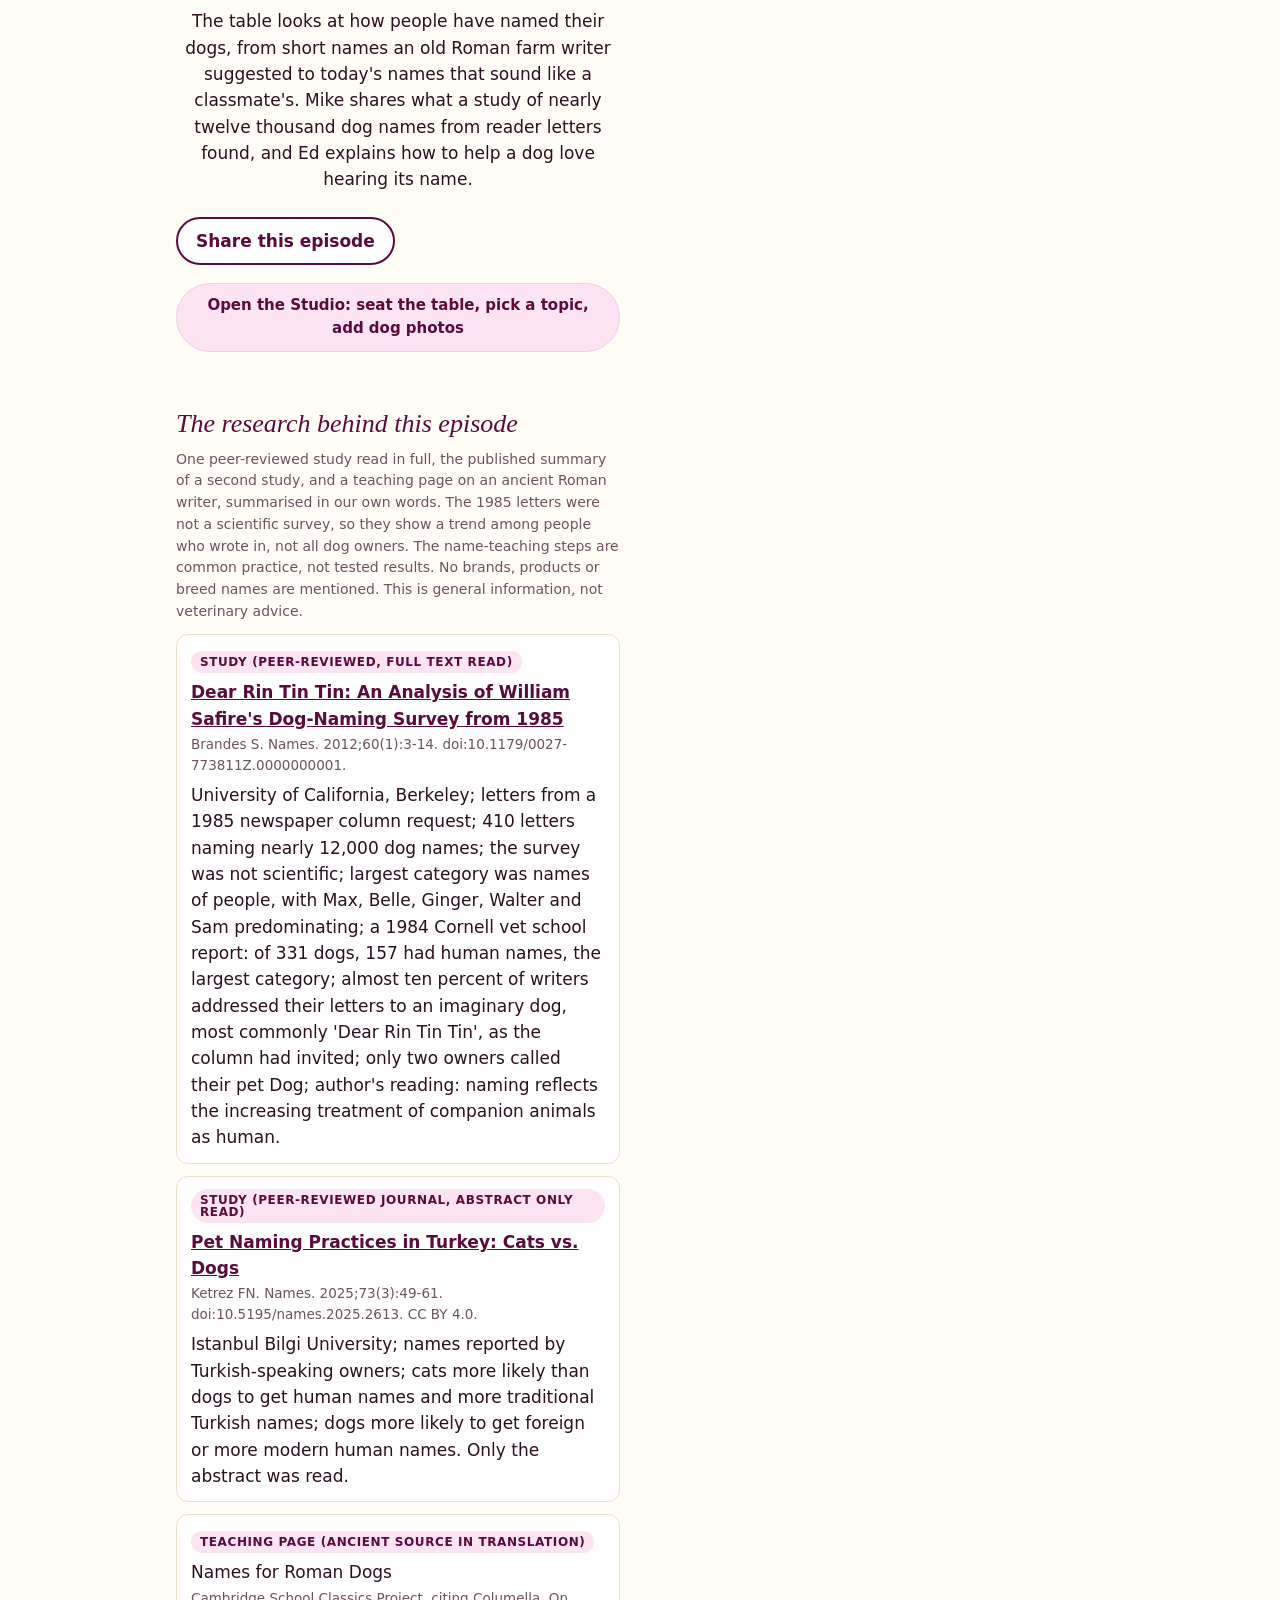
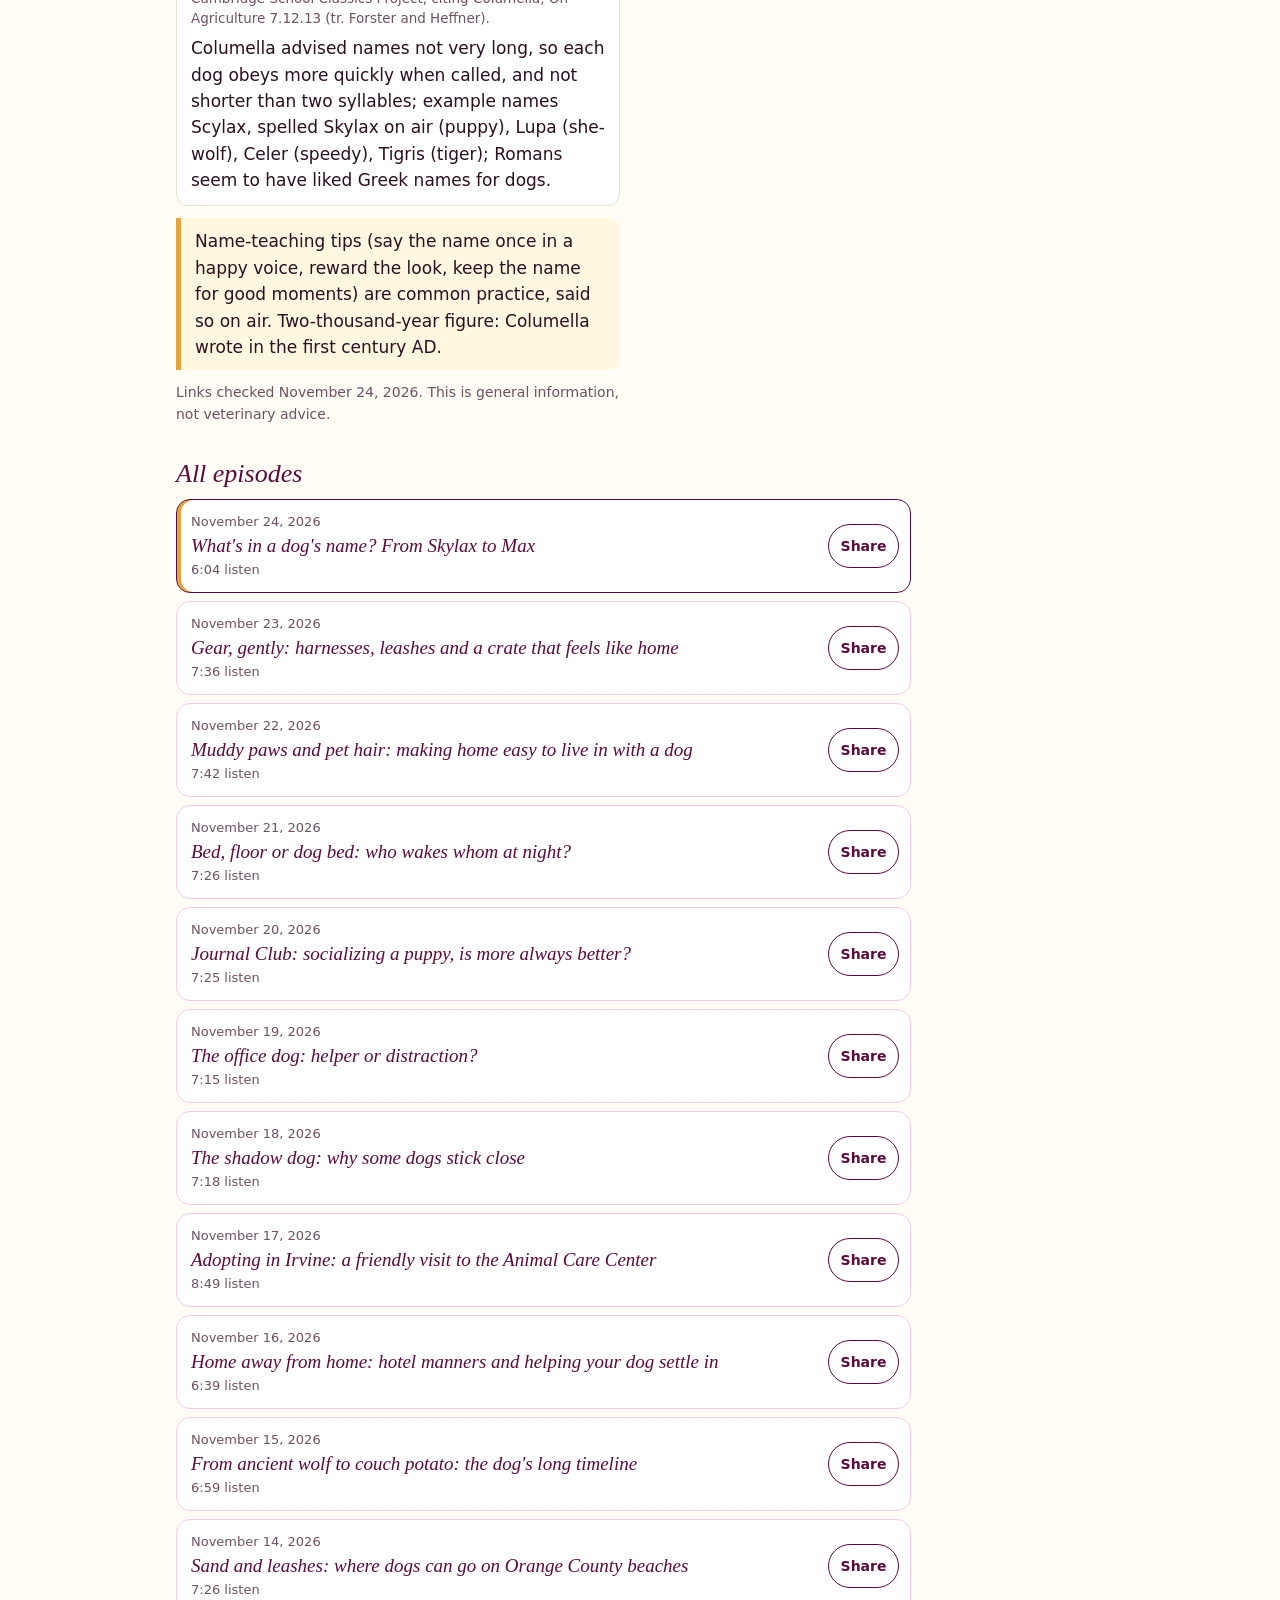
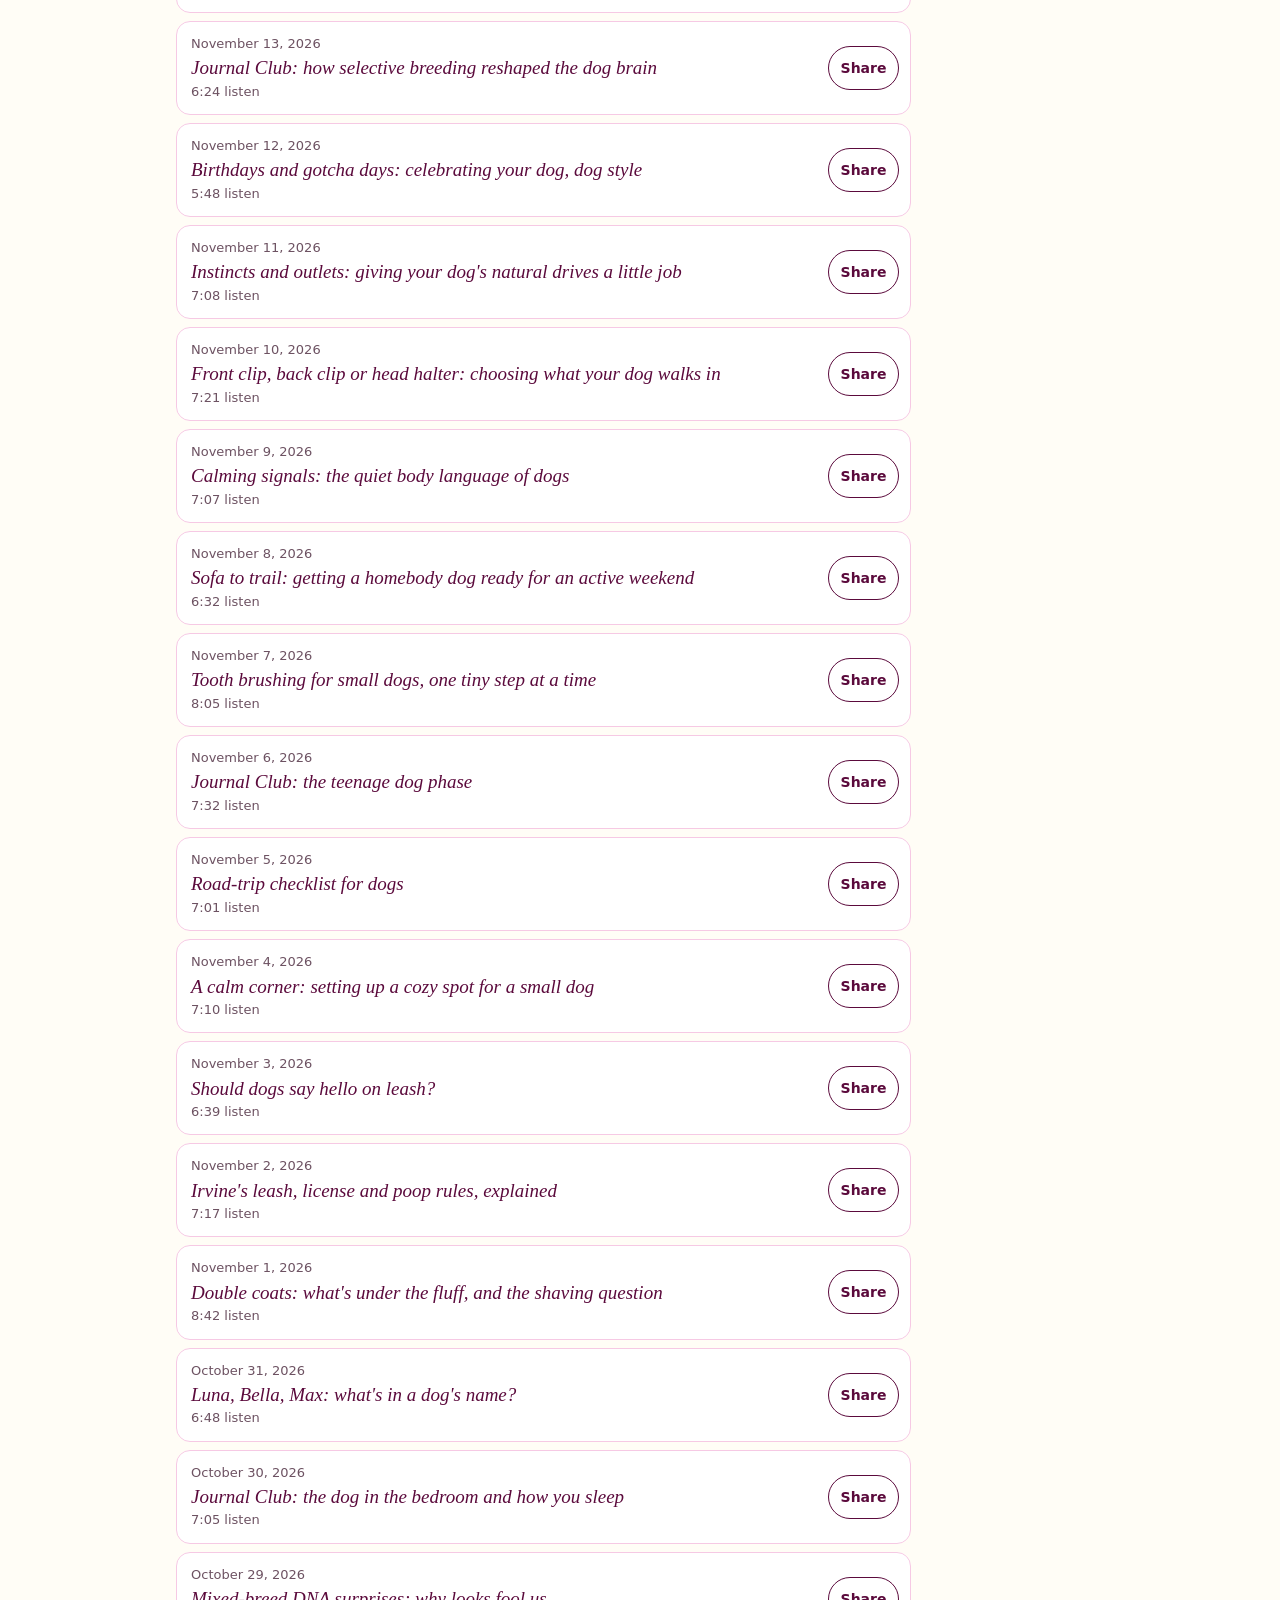
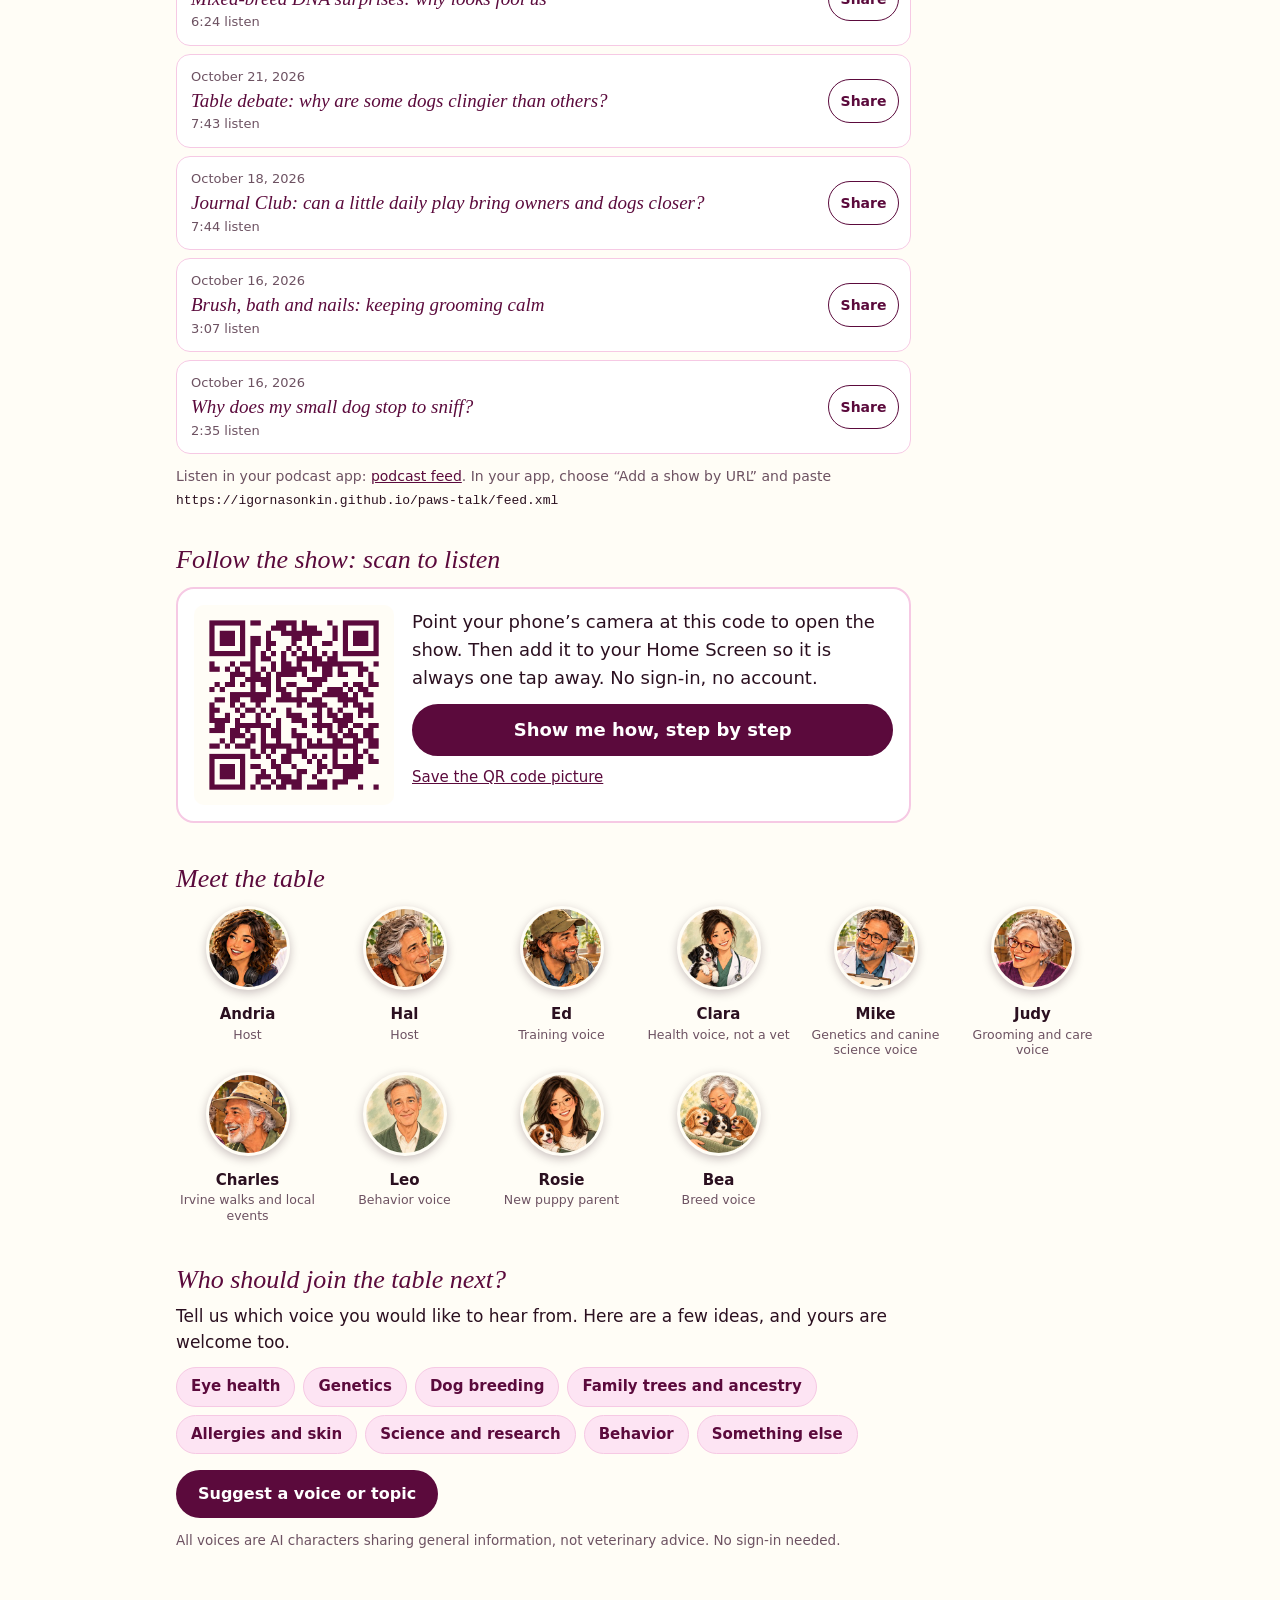
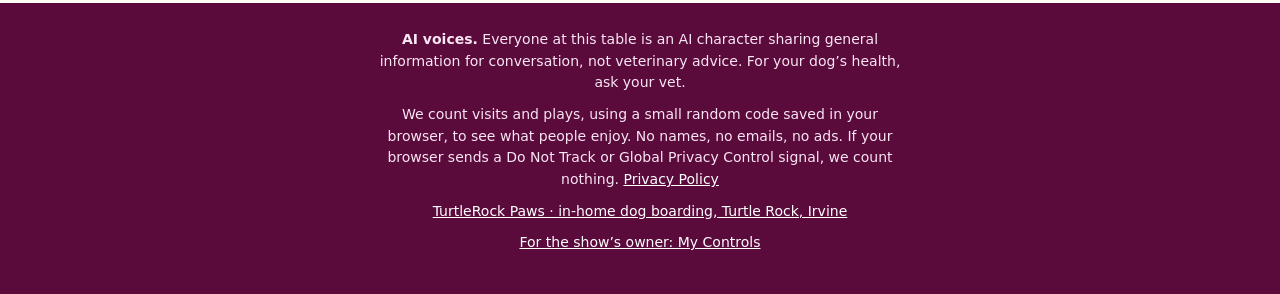
==== commit 0fc3ec45: "Episode 031: What's in a dog's name? From Skylax to Max Also: show a source without a link as plain " ====
--- a/index.html
+++ b/index.html
@@ -149,7 +149,7 @@
 <script src="track.js?v=4"></script>
 <script src="qrcode.js?v=1"></script>
 <script src="share.js?v=2"></script>
-<script src="player.js?v=12"></script>
+<script src="player.js?v=13"></script>
 <script src="dogs.js?v=3"></script>
 <script src="install.js?v=1" data-app="Walk &amp; Talk" data-url="https://igornasonkin.github.io/paws-talk/?s=qr-card"></script>
 <script>if("serviceWorker"in navigator){addEventListener("load",function(){navigator.serviceWorker.register("sw.js").catch(function(){})})}</script>
